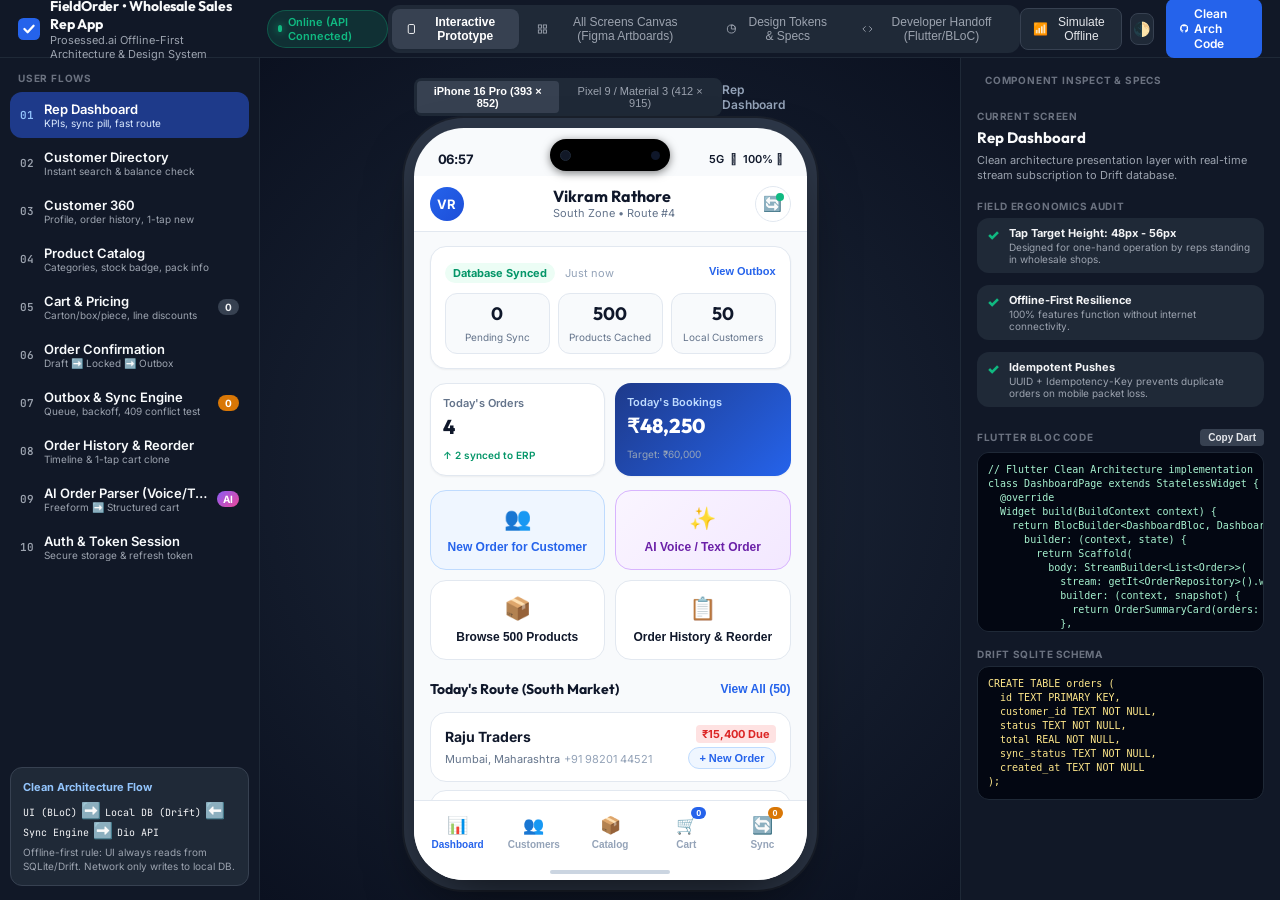
==== figma_design/index.html @ ee937886 "feat: complete FieldOrder MVP with Figma design studio, FastAPI backend, and Clean Architecture Flut" ====
<!DOCTYPE html>
<html lang="en">
<head>
  <meta charset="UTF-8">
  <meta name="viewport" content="width=device-width, initial-scale=1.0">
  <title>FieldOrder - Figma Design System & Interactive Prototype</title>
  <meta name="description" content="Offline-First Sales Rep Mobile App for Wholesale Distribution. Interactive Figma Design System, Prototype Canvas, and Developer Handoff Studio.">
  <!-- Google Fonts -->
  <link rel="preconnect" href="https://fonts.googleapis.com">
  <link rel="preconnect" href="https://fonts.gstatic.com" crossorigin>
  <link href="https://fonts.googleapis.com/css2?family=Inter:wght@300;400;500;600;700;800&family=JetBrains+Mono:wght@400;500;600&family=Outfit:wght@500;600;700;800&display=swap" rel="stylesheet">
  <link rel="stylesheet" href="styles.css">
</head>
<body class="figma-workspace">
  <!-- Top Application Bar (Figma Style) -->
  <header class="figma-header">
    <div class="header-left">
      <div class="figma-brand">
        <div class="brand-icon">
          <svg width="22" height="22" viewBox="0 0 24 24" fill="none">
            <rect width="24" height="24" rx="6" fill="#2563EB"/>
            <path d="M7 12L10.5 15.5L17 8.5" stroke="white" stroke-width="2.5" stroke-linecap="round" stroke-linejoin="round"/>
          </svg>
        </div>
        <div class="brand-info">
          <span class="project-title">FieldOrder • Wholesale Sales Rep App</span>
          <span class="project-subtitle">Prosessed.ai Offline-First Architecture & Design System</span>
        </div>
      </div>
      <div class="status-pill sync-status-pill online" id="globalNetIndicator">
        <span class="pulse-dot"></span>
        <span id="globalNetLabel">Online (API Connected)</span>
      </div>
    </div>

    <!-- Mode Selector Tabs -->
    <nav class="figma-tabs" role="tablist">
      <button class="tab-btn active" data-tab="prototype" role="tab" id="tabPrototype">
        <svg width="16" height="16" viewBox="0 0 24 24" fill="none" stroke="currentColor" stroke-width="2"><rect x="5" y="2" width="14" height="20" rx="3"/><line x1="12" y1="18" x2="12" y2="18"/></svg>
        Interactive Prototype
      </button>
      <button class="tab-btn" data-tab="canvas" role="tab" id="tabCanvas">
        <svg width="16" height="16" viewBox="0 0 24 24" fill="none" stroke="currentColor" stroke-width="2"><rect x="3" y="3" width="7" height="7"/><rect x="14" y="3" width="7" height="7"/><rect x="14" y="14" width="7" height="7"/><rect x="3" y="14" width="7" height="7"/></svg>
        All Screens Canvas (Figma Artboards)
      </button>
      <button class="tab-btn" data-tab="tokens" role="tab" id="tabTokens">
        <svg width="16" height="16" viewBox="0 0 24 24" fill="none" stroke="currentColor" stroke-width="2"><circle cx="12" cy="12" r="9"/><path d="M12 3a9 9 0 0 1 9 9h-9z"/></svg>
        Design Tokens & Specs
      </button>
      <button class="tab-btn" data-tab="inspect" role="tab" id="tabInspect">
        <svg width="16" height="16" viewBox="0 0 24 24" fill="none" stroke="currentColor" stroke-width="2"><polyline points="16 18 22 12 16 6"/><polyline points="8 6 2 12 8 18"/></svg>
        Developer Handoff (Flutter/BLoC)
      </button>
    </nav>

    <div class="header-right">
      <div class="simulation-controls">
        <button class="btn-toggle-net" id="btnToggleOffline" title="Toggle Offline Network Simulation">
          <span class="net-icon">📶</span>
          <span id="btnNetLabel">Simulate Offline</span>
        </button>
        <button class="btn-icon" id="btnThemeToggle" title="Toggle Light/Dark Theme">
          🌓
        </button>
      </div>
      <a href="#github-repo" class="btn-primary-action" id="btnOpenDocs">
        <svg width="15" height="15" viewBox="0 0 24 24" fill="currentColor"><path d="M12 0C5.37 0 0 5.37 0 12c0 5.31 3.435 9.795 8.205 11.385.6.105.825-.255.825-.57 0-.285-.015-1.23-.015-2.235-3.015.555-3.795-.735-4.035-1.41-.135-.345-.72-1.41-1.23-1.695-.42-.225-1.02-.78-.015-.795.945-.015 1.62.87 1.845 1.23 1.08 1.815 2.805 1.305 3.495.99.105-.78.42-1.305.765-1.605-2.67-.3-5.46-1.335-5.46-5.925 0-1.305.465-2.385 1.23-3.225-.12-.3-.54-1.53.12-3.18 0 0 1.005-.315 3.3 1.23.96-.27 1.98-.405 3-.405s2.04.135 3 .405c2.295-1.56 3.3-1.23 3.3-1.23.66 1.65.24 2.88.12 3.18.765.84 1.23 1.905 1.23 3.225 0 4.605-2.805 5.625-5.475 5.925.435.375.81 1.095.81 2.22 0 1.605-.015 2.895-.015 3.3 0 .315.225.69.825.57A12.02 12.02 0 0024 12c0-6.63-5.37-12-12-12z"/></svg>
        Clean Arch Code
      </a>
    </div>
  </header>

  <!-- Main Figma Work Area -->
  <main class="figma-body">

    <!-- VIEW 1: INTERACTIVE PROTOTYPE (Single Device with full state & flows) -->
    <section class="figma-view active" id="viewPrototype">
      <!-- Prototype Sidebar / Screen Selector -->
      <aside class="screen-flow-nav">
        <div class="sidebar-section-title">USER FLOWS</div>
        <ul class="flow-list">
          <li class="flow-item active" data-screen="dashboard">
            <span class="flow-num">01</span>
            <div class="flow-info">
              <span class="flow-name">Rep Dashboard</span>
              <span class="flow-desc">KPIs, sync pill, fast route</span>
            </div>
          </li>
          <li class="flow-item" data-screen="customers">
            <span class="flow-num">02</span>
            <div class="flow-info">
              <span class="flow-name">Customer Directory</span>
              <span class="flow-desc">Instant search & balance check</span>
            </div>
          </li>
          <li class="flow-item" data-screen="customer_detail">
            <span class="flow-num">03</span>
            <div class="flow-info">
              <span class="flow-name">Customer 360</span>
              <span class="flow-desc">Profile, order history, 1-tap new</span>
            </div>
          </li>
          <li class="flow-item" data-screen="products">
            <span class="flow-num">04</span>
            <div class="flow-info">
              <span class="flow-name">Product Catalog</span>
              <span class="flow-desc">Categories, stock badge, pack info</span>
            </div>
          </li>
          <li class="flow-item" data-screen="cart">
            <span class="flow-num">05</span>
            <div class="flow-info">
              <span class="flow-name">Cart & Pricing</span>
              <span class="flow-desc">Carton/box/piece, line discounts</span>
            </div>
            <span class="badge-count" id="navCartCount">0</span>
          </li>
          <li class="flow-item" data-screen="order_confirm">
            <span class="flow-num">06</span>
            <div class="flow-info">
              <span class="flow-name">Order Confirmation</span>
              <span class="flow-desc">Draft ➡️ Locked ➡️ Outbox</span>
            </div>
          </li>
          <li class="flow-item" data-screen="sync_manager">
            <span class="flow-num">07</span>
            <div class="flow-info">
              <span class="flow-name">Outbox & Sync Engine</span>
              <span class="flow-desc">Queue, backoff, 409 conflict test</span>
            </div>
            <span class="badge-count warning" id="navPendingCount">0</span>
          </li>
          <li class="flow-item" data-screen="order_history">
            <span class="flow-num">08</span>
            <div class="flow-info">
              <span class="flow-name">Order History & Reorder</span>
              <span class="flow-desc">Timeline & 1-tap cart clone</span>
            </div>
          </li>
          <li class="flow-item" data-screen="ai_order">
            <span class="flow-num">09</span>
            <div class="flow-info">
              <span class="flow-name">AI Order Parser (Voice/Text)</span>
              <span class="flow-desc">Freeform ➡️ Structured cart</span>
            </div>
            <span class="sparkle-tag">AI</span>
          </li>
          <li class="flow-item" data-screen="login">
            <span class="flow-num">10</span>
            <div class="flow-info">
              <span class="flow-name">Auth & Token Session</span>
              <span class="flow-desc">Secure storage & refresh token</span>
            </div>
          </li>
        </ul>

        <div class="sidebar-meta-card">
          <div class="meta-title">Clean Architecture Flow</div>
          <div class="meta-diagram">
            <code>UI (BLoC)</code> ➡️ <code>Local DB (Drift)</code> ⬅️ <code>Sync Engine</code> ➡️ <code>Dio API</code>
          </div>
          <p class="meta-note">Offline-first rule: UI always reads from SQLite/Drift. Network only writes to local DB.</p>
        </div>
      </aside>

      <!-- Center Device Stage -->
      <div class="device-stage">
        <!-- Device Top Toolbar -->
        <div class="stage-toolbar">
          <div class="device-selector">
            <button class="device-btn active" data-device="iphone">iPhone 16 Pro (393 × 852)</button>
            <button class="device-btn" data-device="pixel">Pixel 9 / Material 3 (412 × 915)</button>
          </div>
          <div class="stage-zoom">
            <span id="currentScreenTitle">Rep Dashboard</span>
          </div>
        </div>

        <!-- Phone Frame -->
        <div class="device-frame iphone-16" id="deviceFrame">
          <!-- Hardware Elements -->
          <div class="dynamic-island">
            <div class="island-camera"></div>
            <div class="island-sensor"></div>
          </div>

          <!-- Phone Status Bar -->
          <div class="phone-status-bar">
            <span class="status-time" id="statusTime">09:41</span>
            <div class="status-icons">
              <span class="status-net" id="phoneNetIcon">5G</span>
              <span class="status-wifi">􀙇</span>
              <span class="status-battery">100% 􀛨</span>
            </div>
          </div>

          <!-- Offline Global Warning Banner -->
          <div class="offline-global-banner hidden" id="offlineBanner">
            <div class="banner-content">
              <span class="banner-icon">⚠️</span>
              <span class="banner-text">Working Offline — Orders queued in local outbox</span>
            </div>
            <button class="btn-banner-sync" id="btnSyncBanner">Sync Now</button>
          </div>

          <!-- Device App Body (Screen Swapper) -->
          <div class="app-screen-container" id="screenContainer">
            <!-- Screen 1: Dashboard -->
            <div class="app-screen active" id="screen-dashboard">
              <div class="screen-appbar">
                <div class="rep-avatar">VR</div>
                <div class="appbar-title">
                  <h2>Vikram Rathore</h2>
                  <span class="rep-badge">South Zone • Route #4</span>
                </div>
                <button class="icon-btn-round" id="btnQuickSync" title="Sync Status">
                  <span class="sync-icon-rotate">🔄</span>
                  <span class="pill-dot warning" id="dashSyncDot"></span>
                </button>
              </div>

              <div class="screen-scrollable">
                <!-- Sync Health Card -->
                <div class="sync-summary-card" id="dashSyncCard">
                  <div class="sync-summary-top">
                    <div class="sync-indicator-group">
                      <span class="sync-status-badge synced" id="dashSyncBadge">Database Synced</span>
                      <span class="sync-time-stamp" id="dashSyncTime">Just now</span>
                    </div>
                    <button class="text-btn-accent" onclick="navigateTo('sync_manager')">View Outbox</button>
                  </div>
                  <div class="sync-metric-row">
                    <div class="sync-metric">
                      <span class="metric-val" id="kpiPendingCount">0</span>
                      <span class="metric-lbl">Pending Sync</span>
                    </div>
                    <div class="sync-metric">
                      <span class="metric-val">500</span>
                      <span class="metric-lbl">Products Cached</span>
                    </div>
                    <div class="sync-metric">
                      <span class="metric-val">50</span>
                      <span class="metric-lbl">Local Customers</span>
                    </div>
                  </div>
                </div>

                <!-- Daily Performance -->
                <div class="kpi-grid">
                  <div class="kpi-card">
                    <span class="kpi-label">Today's Orders</span>
                    <span class="kpi-value" id="kpiTodayOrders">4</span>
                    <span class="kpi-sub positive">↑ 2 synced to ERP</span>
                  </div>
                  <div class="kpi-card accent">
                    <span class="kpi-label">Today's Bookings</span>
                    <span class="kpi-value" id="kpiTodayRevenue">₹48,250</span>
                    <span class="kpi-sub">Target: ₹60,000</span>
                  </div>
                </div>

                <!-- Quick Actions -->
                <div class="quick-action-grid">
                  <button class="action-tile primary" onclick="navigateTo('customers')">
                    <span class="tile-icon">👥</span>
                    <span class="tile-text">New Order for Customer</span>
                  </button>
                  <button class="action-tile ai-glow" onclick="navigateTo('ai_order')">
                    <span class="tile-icon">✨</span>
                    <span class="tile-text">AI Voice / Text Order</span>
                  </button>
                  <button class="action-tile" onclick="navigateTo('products')">
                    <span class="tile-icon">📦</span>
                    <span class="tile-text">Browse 500 Products</span>
                  </button>
                  <button class="action-tile" onclick="navigateTo('order_history')">
                    <span class="tile-icon">📋</span>
                    <span class="tile-text">Order History & Reorder</span>
                  </button>
                </div>

                <!-- Today's Route Shops -->
                <div class="section-header-row">
                  <h3 class="section-title">Today's Route (South Market)</h3>
                  <button class="link-btn" onclick="navigateTo('customers')">View All (50)</button>
                </div>
                <div class="compact-customer-list" id="dashRecentCustomers">
                  <!-- Populated dynamically -->
                </div>
              </div>
            </div>

            <!-- Screen 2: Customers List -->
            <div class="app-screen" id="screen-customers">
              <div class="screen-appbar">
                <button class="back-btn" onclick="navigateTo('dashboard')">←</button>
                <div class="appbar-title">
                  <h2>Wholesale Customers</h2>
                  <span class="sub-text">50 Local Offline Accounts</span>
                </div>
                <button class="icon-btn-round" id="btnAddCustomerBtn" title="Add Customer">+</button>
              </div>

              <!-- Search Bar (<3s responsive filter) -->
              <div class="search-bar-wrap">
                <div class="search-input-box">
                  <span class="search-icon">🔍</span>
                  <input type="text" id="customerSearchInput" placeholder="Search customer, phone, or market..." autocomplete="off">
                  <button class="clear-btn hidden" id="clearCustomerSearch">✕</button>
                </div>
              </div>

              <!-- City / Filter Chips -->
              <div class="filter-chips-scroller" id="customerCityChips">
                <button class="chip active" data-city="all">All Cities</button>
                <button class="chip" data-city="Mumbai">Mumbai</button>
                <button class="chip" data-city="Pune">Pune</button>
                <button class="chip" data-city="Bengaluru">Bengaluru</button>
                <button class="chip" data-city="Ahmedabad">Ahmedabad</button>
                <button class="chip" data-city="Delhi">Delhi</button>
              </div>

              <div class="screen-scrollable">
                <div class="customer-cards-list" id="customerCardsContainer">
                  <!-- Rendered dynamically -->
                </div>
              </div>
            </div>

            <!-- Screen 3: Customer Detail (360) -->
            <div class="app-screen" id="screen-customer_detail">
              <div class="screen-appbar">
                <button class="back-btn" onclick="navigateTo('customers')">←</button>
                <div class="appbar-title">
                  <h2 id="cdName">Raju Traders</h2>
                  <span class="sub-text" id="cdId">cus_101</span>
                </div>
                <button class="icon-btn-round" title="Edit Customer" id="btnEditCust">✎</button>
              </div>

              <div class="screen-scrollable">
                <div class="customer-hero-card">
                  <div class="hero-header">
                    <div>
                      <h3 class="hero-cust-name" id="cdHeroName">Raju Traders</h3>
                      <p class="hero-cust-address" id="cdHeroAddress">Shop #45, Main Market, Road No 3, Mumbai</p>
                      <p class="hero-cust-phone" id="cdHeroPhone">+91 98201 44521</p>
                    </div>
                    <span class="status-pill green">Verified Account</span>
                  </div>

                  <div class="credit-metric-box">
                    <div class="credit-item">
                      <span class="metric-label">Outstanding Balance</span>
                      <span class="credit-amount danger" id="cdBalance">₹15,400</span>
                    </div>
                    <div class="credit-item">
                      <span class="metric-label">Last Order Date</span>
                      <span class="credit-amount" id="cdLastOrder">2 days ago</span>
                    </div>
                  </div>

                  <div class="hero-cta-row">
                    <button class="btn-primary-large" id="btnStartOrderForCust">
                      🛒 Start New Order for this Shop
                    </button>
                  </div>
                </div>

                <div class="section-header-row">
                  <h3 class="section-title">Past Orders for this Shop</h3>
                </div>
                <div class="customer-orders-timeline" id="cdPastOrders">
                  <!-- Populated dynamically -->
                </div>
              </div>
            </div>

            <!-- Screen 4: Product Catalog / Picker -->
            <div class="app-screen" id="screen-products">
              <div class="screen-appbar">
                <button class="back-btn" onclick="navigateTo('dashboard')">←</button>
                <div class="appbar-title">
                  <h2>Product Catalog</h2>
                  <span class="sub-text" id="catalogForCustomerText">All 500 Offline SKUs</span>
                </div>
                <button class="cart-appbar-btn" onclick="navigateTo('cart')">
                  🛒 <span class="cart-pill-count" id="catalogCartPill">0</span>
                </button>
              </div>

              <!-- Product Search -->
              <div class="search-bar-wrap">
                <div class="search-input-box">
                  <span class="search-icon">🔍</span>
                  <input type="text" id="productSearchInput" placeholder="Search by name, SKU, or barcode..." autocomplete="off">
                  <button class="clear-btn hidden" id="clearProductSearch">✕</button>
                </div>
              </div>

              <!-- Category Chips -->
              <div class="filter-chips-scroller" id="productCategoryChips">
                <button class="chip active" data-category="all">All (500)</button>
                <button class="chip" data-category="Packaged Foods">Packaged Foods</button>
                <button class="chip" data-category="Beverages">Beverages</button>
                <button class="chip" data-category="Biscuits & Snacks">Biscuits & Snacks</button>
                <button class="chip" data-category="Staples & Grains">Staples & Grains</button>
                <button class="chip" data-category="Personal Care">Personal Care</button>
                <button class="chip" data-category="Household & Cleaners">Household</button>
              </div>

              <div class="screen-scrollable">
                <div class="products-grid-list" id="productsListContainer">
                  <!-- Populated dynamically -->
                </div>
              </div>

              <!-- Floating Bottom Cart Bar -->
              <div class="bottom-floating-cart-bar hidden" id="floatingCartBar">
                <div class="bar-summary">
                  <span class="bar-count" id="floatingItemsCount">0 items</span>
                  <span class="bar-total" id="floatingTotalAmount">₹0.00</span>
                </div>
                <button class="btn-checkout-jump" onclick="navigateTo('cart')">
                  View Cart & Pricing →
                </button>
              </div>
            </div>

            <!-- Screen 5: Cart & Order Pricing Engine -->
            <div class="app-screen" id="screen-cart">
              <div class="screen-appbar">
                <button class="back-btn" onclick="navigateTo('products')">←</button>
                <div class="appbar-title">
                  <h2>Review Cart & Pricing</h2>
                  <span class="sub-text" id="cartCustomerSub">Customer: Raju Traders</span>
                </div>
                <button class="icon-btn-round" title="Clear Cart" id="btnClearCart">🗑</button>
              </div>

              <div class="screen-scrollable">
                <!-- Cart Lines List -->
                <div class="cart-items-wrapper" id="cartItemsList">
                  <!-- Populated dynamically -->
                </div>

                <!-- Order Notes & Delivery Date -->
                <div class="order-notes-box">
                  <label for="orderNotesInput">Delivery Instructions / Rep Notes</label>
                  <textarea id="orderNotesInput" rows="2" placeholder="e.g. Deliver Tuesday before 11 AM, invoice copy required"></textarea>
                </div>

                <!-- Price Breakdown Card -->
                <div class="pricing-summary-card">
                  <h4 class="card-heading">Price Breakdown</h4>
                  <div class="price-row">
                    <span>Gross Subtotal</span>
                    <span id="priceSubtotal">₹0.00</span>
                  </div>
                  <div class="price-row green">
                    <span>Discounts & Promotions</span>
                    <span id="priceDiscount">-₹0.00</span>
                  </div>
                  <div class="price-row">
                    <span>Tax / GST (Included)</span>
                    <span id="priceGst">₹0.00</span>
                  </div>
                  <div class="price-divider"></div>
                  <div class="price-row total-row">
                    <span>Net Total Payable</span>
                    <span class="grand-total" id="priceGrandTotal">₹0.00</span>
                  </div>
                </div>

                <!-- Action Button -->
                <div class="cart-action-section">
                  <button class="btn-confirm-order" id="btnSubmitOrderAction">
                    Confirm Order & Queue to Outbox 🔒
                  </button>
                  <p class="offline-guarantee-note">
                    ⚡ Guaranteed offline write: Saved to SQLite & Outbox in 1 transaction.
                  </p>
                </div>
              </div>
            </div>

            <!-- Screen 6: Order Confirmation & Lock State -->
            <div class="app-screen" id="screen-order_confirm">
              <div class="screen-scrollable text-center">
                <div class="confirm-celebration">
                  <div class="celebration-icon">✓</div>
                  <h2 class="confirm-title">Order Confirmed & Locked!</h2>
                  <p class="confirm-subtitle" id="confirmStatusText">Queued in Outbox for Auto-Sync</p>
                </div>

                <div class="order-ticket-card">
                  <div class="ticket-header">
                    <span class="ticket-id" id="confirmOrderId">ORD-UUID-7718</span>
                    <span class="status-pill pending" id="confirmSyncPill">Pending Sync</span>
                  </div>
                  <div class="ticket-divider"></div>
                  <div class="ticket-details">
                    <div class="td-row">
                      <span class="lbl">Customer</span>
                      <span class="val" id="confirmCustomer">Raju Traders</span>
                    </div>
                    <div class="td-row">
                      <span class="lbl">Total Items</span>
                      <span class="val" id="confirmLinesCount">2 Products</span>
                    </div>
                    <div class="td-row">
                      <span class="lbl">Total Payable</span>
                      <span class="val highlight" id="confirmTotalAmount">₹7,000.00</span>
                    </div>
                    <div class="td-row">
                      <span class="lbl">Idempotency Key</span>
                      <span class="val mono" id="confirmIdempotencyKey">idemp_665a...</span>
                    </div>
                  </div>
                </div>

                <!-- Sync Action Buttons -->
                <div class="confirm-actions">
                  <button class="btn-primary-large" onclick="triggerImmediateSync()">
                    ⚡ Test Sync to Server Now
                  </button>
                  <button class="btn-secondary-large" onclick="navigateTo('dashboard')">
                    Back to Dashboard
                  </button>
                  <button class="btn-outline-large" onclick="navigateTo('order_history')">
                    View in Order History
                  </button>
                </div>
              </div>
            </div>

            <!-- Screen 7: Outbox & Sync Manager -->
            <div class="app-screen" id="screen-sync_manager">
              <div class="screen-appbar">
                <button class="back-btn" onclick="navigateTo('dashboard')">←</button>
                <div class="appbar-title">
                  <h2>Sync Engine & Outbox</h2>
                  <span class="sub-text">Local-First Queue Manager</span>
                </div>
                <button class="icon-btn-round" onclick="triggerImmediateSync()" title="Run Sync Engine">⟳</button>
              </div>

              <div class="screen-scrollable">
                <!-- Sync Engine Status Banner -->
                <div class="sync-engine-banner">
                  <div class="banner-status-circle active"></div>
                  <div class="banner-status-info">
                    <h4 id="syncEngineStateTitle">Sync Engine Idle (Connected)</h4>
                    <p id="syncEngineStateDesc">Next scheduled WorkManager sync in 12m</p>
                  </div>
                  <button class="btn-sync-action" id="btnManualSyncNow" onclick="triggerImmediateSync()">
                    Sync Now
                  </button>
                </div>

                <!-- Simulation Controls Card -->
                <div class="sim-control-box">
                  <h4 class="box-title">Engine Testing Scenarios</h4>
                  <div class="sim-buttons-grid">
                    <button class="btn-sim" id="simToggleNetBtn" onclick="toggleNetwork()">
                      Toggle Offline / Online
                    </button>
                    <button class="btn-sim" onclick="simulate409Conflict()">
                      Simulate 409 Stock Conflict
                    </button>
                    <button class="btn-sim" onclick="simulate500Error()">
                      Simulate 500 Network Backoff
                    </button>
                  </div>
                </div>

                <!-- Outbox Queue Items -->
                <div class="section-header-row">
                  <h3 class="section-title">Transactional Outbox Queue (<span id="outboxCount">0</span>)</h3>
                  <span class="caption">Idempotent Pushes</span>
                </div>

                <div class="outbox-cards-list" id="outboxContainer">
                  <!-- Populated dynamically -->
                </div>
              </div>
            </div>

            <!-- Screen 8: Order History & 1-Tap Reorder -->
            <div class="app-screen" id="screen-order_history">
              <div class="screen-appbar">
                <button class="back-btn" onclick="navigateTo('dashboard')">←</button>
                <div class="appbar-title">
                  <h2>Order History</h2>
                  <span class="sub-text">Past Bookings & 1-Tap Reorder</span>
                </div>
              </div>

              <!-- Filter Tabs -->
              <div class="filter-chips-scroller" id="historyFilterTabs">
                <button class="chip active" data-filter="all">All Orders</button>
                <button class="chip" data-filter="synced">Synced (ERP)</button>
                <button class="chip" data-filter="pending">Pending Outbox</button>
                <button class="chip" data-filter="needs_review">Needs Review (409)</button>
              </div>

              <div class="screen-scrollable">
                <div class="history-cards-list" id="orderHistoryList">
                  <!-- Populated dynamically -->
                </div>
              </div>
            </div>

            <!-- Screen 9: AI Order Entry Assistant -->
            <div class="app-screen" id="screen-ai_order">
              <div class="screen-appbar">
                <button class="back-btn" onclick="navigateTo('dashboard')">←</button>
                <div class="appbar-title">
                  <h2>AI Free-Text Order</h2>
                  <span class="sub-text">Prosessed NLP Engine</span>
                </div>
                <span class="sparkle-tag">LLM Proxy</span>
              </div>

              <div class="screen-scrollable">
                <div class="ai-input-card">
                  <div class="ai-card-header">
                    <span class="ai-sparkle-icon">✨</span>
                    <div>
                      <h4 class="ai-box-heading">Type or Dictate Wholesale Order</h4>
                      <p class="ai-box-sub">Enter customer name, quantities and products in plain English or Hinglish.</p>
                    </div>
                  </div>

                  <textarea id="aiOrderTextInput" rows="4" placeholder="e.g. 10 cartons Maggi and 5 boxes Parle-G for Raju Traders"></textarea>

                  <div class="sample-prompts-row">
                    <span class="prompts-label">Try sample:</span>
                    <button class="prompt-pill" onclick="setAiPrompt('10 cartons Maggi and 5 boxes Parle-G for Raju Traders')">Maggi & Parle-G</button>
                    <button class="prompt-pill" onclick="setAiPrompt('20 cartons Tata Tea Gold, 15 boxes Fortune Sunlite Oil for Sharma General Store')">Tea & Oil</button>
                    <button class="prompt-pill" onclick="setAiPrompt('50 cartons Colgate Strong Teeth for Lakshmi Super Bazaar')">Colgate 50ctn</button>
                  </div>

                  <button class="btn-primary-large" id="btnParseAiOrder" onclick="runAiOrderParse()">
                    ⚡ Parse Free-Text into Structured Cart
                  </button>
                </div>

                <!-- AI Parsed Result Review Section -->
                <div class="ai-result-section hidden" id="aiResultSection">
                  <div class="section-header-row">
                    <h3 class="section-title">Parsed Cart Review</h3>
                    <span class="confidence-tag">Human-In-The-Loop</span>
                  </div>

                  <div class="parsed-customer-card">
                    <span class="lbl">Detected Customer:</span>
                    <span class="val" id="aiCustomerMatch">Raju Traders</span>
                  </div>

                  <div class="parsed-lines-list" id="aiParsedLines">
                    <!-- Populated dynamically -->
                  </div>

                  <div class="ai-actions-row">
                    <button class="btn-primary-large" id="btnAcceptAiCart" onclick="acceptAiOrderToCart()">
                      Confirm & Load into Cart 🛒
                    </button>
                  </div>
                </div>
              </div>
            </div>

            <!-- Screen 10: Auth / Login -->
            <div class="app-screen" id="screen-login">
              <div class="screen-scrollable">
                <div class="login-brand-header">
                  <div class="login-logo-box">FO</div>
                  <h2>FieldOrder</h2>
                  <p>Enterprise Wholesale Sales Rep Portal</p>
                </div>

                <div class="login-card">
                  <div class="form-group">
                    <label>Sales Rep Email</label>
                    <input type="email" id="loginEmail" value="rep@fieldorder.com" placeholder="rep@fieldorder.com">
                  </div>
                  <div class="form-group">
                    <label>Password</label>
                    <input type="password" id="loginPassword" value="password123" placeholder="••••••••">
                  </div>

                  <div class="remember-row">
                    <label class="checkbox-label">
                      <input type="checkbox" checked id="rememberRepSession">
                      <span>Remember on this device (Secure Storage)</span>
                    </label>
                  </div>

                  <button class="btn-primary-large" id="btnLoginSubmit" onclick="performLogin()">
                    Sign In to FieldOrder
                  </button>

                  <div class="security-badge-row">
                    <span>🔒 flutter_secure_storage + Dio Refresh Interceptor</span>
                  </div>
                </div>
              </div>
            </div>
          </div>

          <!-- Bottom Device Navigation Bar (4 Primary Tabs) -->
          <nav class="phone-bottom-nav" id="phoneBottomNav">
            <button class="nav-item active" data-target="dashboard" onclick="navigateTo('dashboard')">
              <span class="nav-icon">📊</span>
              <span class="nav-label">Dashboard</span>
            </button>
            <button class="nav-item" data-target="customers" onclick="navigateTo('customers')">
              <span class="nav-icon">👥</span>
              <span class="nav-label">Customers</span>
            </button>
            <button class="nav-item" data-target="products" onclick="navigateTo('products')">
              <span class="nav-icon">📦</span>
              <span class="nav-label">Catalog</span>
            </button>
            <button class="nav-item" data-target="cart" onclick="navigateTo('cart')">
              <span class="nav-icon">🛒</span>
              <span class="nav-label">Cart</span>
              <span class="nav-badge-pill" id="navBottomCartBadge">0</span>
            </button>
            <button class="nav-item" data-target="sync_manager" onclick="navigateTo('sync_manager')">
              <span class="nav-icon">🔄</span>
              <span class="nav-label">Sync</span>
              <span class="nav-badge-pill warning" id="navBottomSyncBadge">0</span>
            </button>
          </nav>

          <!-- iOS Home Indicator -->
          <div class="phone-home-indicator"></div>
        </div>
      </div>

      <!-- Right Properties & Inspection Panel -->
      <aside class="figma-properties-panel">
        <div class="panel-section-title">COMPONENT INSPECT & SPECS</div>

        <!-- Selected Screen Details -->
        <div class="prop-group">
          <label class="prop-label">CURRENT SCREEN</label>
          <div class="prop-val-highlight" id="inspectScreenName">Rep Dashboard</div>
          <div class="prop-desc" id="inspectScreenDesc">Clean architecture presentation layer with real-time stream subscription to Drift database.</div>
        </div>

        <!-- Ergonomic / Tap Target Specs -->
        <div class="prop-group">
          <label class="prop-label">FIELD ERGONOMICS AUDIT</label>
          <div class="audit-item pass">
            <span class="audit-icon">✓</span>
            <div>
              <strong>Tap Target Height: 48px - 56px</strong>
              <p>Designed for one-hand operation by reps standing in wholesale shops.</p>
            </div>
          </div>
          <div class="audit-item pass">
            <span class="audit-icon">✓</span>
            <div>
              <strong>Offline-First Resilience</strong>
              <p>100% features function without internet connectivity.</p>
            </div>
          </div>
          <div class="audit-item pass">
            <span class="audit-icon">✓</span>
            <div>
              <strong>Idempotent Pushes</strong>
              <p>UUID + Idempotency-Key prevents duplicate orders on mobile packet loss.</p>
            </div>
          </div>
        </div>

        <!-- Flutter Clean Arch Widget Snippet -->
        <div class="prop-group">
          <div class="code-header">
            <label class="prop-label">FLUTTER BLOC CODE</label>
            <button class="copy-snippet-btn" onclick="copyFlutterSnippet()">Copy Dart</button>
          </div>
          <pre class="dart-code-box" id="dartCodePreview"><code>// Flutter Clean Architecture implementation
class DashboardPage extends StatelessWidget {
  @override
  Widget build(BuildContext context) {
    return BlocBuilder&lt;DashboardBloc, DashboardState&gt;(
      builder: (context, state) {
        return Scaffold(
          body: StreamBuilder&lt;List&lt;Order&gt;&gt;(
            stream: getIt&lt;OrderRepository&gt;().watchTodayOrders(),
            builder: (context, snapshot) {
              return OrderSummaryCard(orders: snapshot.data ?? []);
            },
          ),
        );
      },
    );
  }
}</code></pre>
        </div>

        <!-- Drift Database Schema for this screen -->
        <div class="prop-group">
          <label class="prop-label">DRIFT SQLITE SCHEMA</label>
          <pre class="sql-code-box"><code>CREATE TABLE orders (
  id TEXT PRIMARY KEY,
  customer_id TEXT NOT NULL,
  status TEXT NOT NULL,
  total REAL NOT NULL,
  sync_status TEXT NOT NULL,
  created_at TEXT NOT NULL
);</code></pre>
        </div>
      </aside>
    </section>

    <!-- VIEW 2: ALL SCREENS FIGMA CANVAS (Artboards side-by-side) -->
    <section class="figma-view" id="viewCanvas">
      <div class="artboards-canvas-header">
        <h2>FieldOrder Complete Screen Flow (10 Artboards)</h2>
        <p>Material 3 Design System • 8pt Grid • High-Fidelity Wholesale ERP Mobile Design</p>
      </div>

      <div class="artboards-grid">
        <!-- Card 1 -->
        <div class="artboard-card" onclick="jumpToScreen('dashboard')">
          <div class="artboard-title-bar">01 • Rep Dashboard & KPIs</div>
          <div class="artboard-mini-screen">
            <div class="mini-kpi">₹48,250 Today</div>
            <div class="mini-btn">New Order</div>
            <div class="mini-sync-status">🟢 Synced</div>
          </div>
          <div class="artboard-caption">DashboardBloc • Drift Stream</div>
        </div>

        <!-- Card 2 -->
        <div class="artboard-card" onclick="jumpToScreen('customers')">
          <div class="artboard-title-bar">02 • Customer Directory</div>
          <div class="artboard-mini-screen">
            <div class="mini-search">🔍 Search &lt;3s...</div>
            <div class="mini-list-item">Raju Traders • ₹15,400</div>
            <div class="mini-list-item">Sharma General • ₹0</div>
          </div>
          <div class="artboard-caption">CustomerListBloc • Indexed DB</div>
        </div>

        <!-- Card 3 -->
        <div class="artboard-card" onclick="jumpToScreen('customer_detail')">
          <div class="artboard-title-bar">03 • Customer 360 View</div>
          <div class="artboard-mini-screen">
            <div class="mini-hero">Raju Traders (Mumbai)</div>
            <div class="mini-btn-full">🛒 Start New Order</div>
          </div>
          <div class="artboard-caption">CustomerDetailCubit</div>
        </div>

        <!-- Card 4 -->
        <div class="artboard-card" onclick="jumpToScreen('products')">
          <div class="artboard-title-bar">04 • 500 Product Catalog</div>
          <div class="artboard-mini-screen">
            <div class="mini-chips">Maggi • Parle • Tata</div>
            <div class="mini-p-card">Maggi 70g [Carton/Box/Pcs]</div>
          </div>
          <div class="artboard-caption">ProductListBloc • Debounced 300ms</div>
        </div>

        <!-- Card 5 -->
        <div class="artboard-card" onclick="jumpToScreen('cart')">
          <div class="artboard-title-bar">05 • Cart & Pricing Engine</div>
          <div class="artboard-mini-screen">
            <div class="mini-cart-line">10 Cartons × ₹480 = ₹4,800</div>
            <div class="mini-total">Net Total: ₹7,000</div>
          </div>
          <div class="artboard-caption">CartBloc • Multi-unit calculation</div>
        </div>

        <!-- Card 6 -->
        <div class="artboard-card" onclick="jumpToScreen('order_confirm')">
          <div class="artboard-title-bar">06 • Order Confirmation & Lock</div>
          <div class="artboard-mini-screen">
            <div class="mini-check">✓ Confirmed</div>
            <div class="mini-mono">ORD-UUID-7718</div>
          </div>
          <div class="artboard-caption">OrderSubmitCubit • Transactional Outbox</div>
        </div>

        <!-- Card 7 -->
        <div class="artboard-card" onclick="jumpToScreen('sync_manager')">
          <div class="artboard-title-bar">07 • Outbox Sync Engine</div>
          <div class="artboard-mini-screen">
            <div class="mini-outbox-pill">Exponential Backoff (30s)</div>
            <div class="mini-btn">Retry 409 Conflict</div>
          </div>
          <div class="artboard-caption">SyncEngine • WorkManager Background</div>
        </div>

        <!-- Card 8 -->
        <div class="artboard-card" onclick="jumpToScreen('order_history')">
          <div class="artboard-title-bar">08 • Order History & Reorder</div>
          <div class="artboard-mini-screen">
            <div class="mini-history-item">#1001 • ₹7,000 [Reorder ⟳]</div>
          </div>
          <div class="artboard-caption">OrderHistoryBloc • 1-Tap Re-pricing</div>
        </div>

        <!-- Card 9 -->
        <div class="artboard-card" onclick="jumpToScreen('ai_order')">
          <div class="artboard-title-bar">09 • AI Free-Text Parser</div>
          <div class="artboard-mini-screen">
            <div class="mini-ai">"10 ctn Maggi, 5 bx Parle-G"</div>
            <div class="mini-tag">Confidence 94%</div>
          </div>
          <div class="artboard-caption">AiOrderCubit • Backend Proxy</div>
        </div>

        <!-- Card 10 -->
        <div class="artboard-card" onclick="jumpToScreen('login')">
          <div class="artboard-title-bar">10 • Auth & Token Session</div>
          <div class="artboard-mini-screen">
            <div class="mini-auth">rep@fieldorder.com</div>
          </div>
          <div class="artboard-caption">AuthBloc • Secure Storage</div>
        </div>
      </div>
    </section>

    <!-- VIEW 3: DESIGN SYSTEM TOKENS & SPECS -->
    <section class="figma-view" id="viewTokens">
      <div class="tokens-container">
        <h2>FieldOrder Design System & Tokens</h2>
        <p class="tokens-intro">Curated Material 3 Design Tokens optimized for wholesale field sales representatives.</p>

        <!-- Color Tokens Palette -->
        <div class="token-category">
          <h3>1. Semantic Color Tokens</h3>
          <div class="color-swatches-grid">
            <div class="swatch-card" style="--c: #2563EB;">
              <div class="swatch-preview"></div>
              <div class="swatch-meta">
                <span class="token-name">color.primary.brand</span>
                <span class="token-hex">#2563EB</span>
                <span class="token-role">Brand Primary, Main CTA</span>
              </div>
            </div>
            <div class="swatch-card" style="--c: #1E3A8A;">
              <div class="swatch-preview"></div>
              <div class="swatch-meta">
                <span class="token-name">color.primary.navy</span>
                <span class="token-hex">#1E3A8A</span>
                <span class="token-role">Enterprise Dark, App Bars</span>
              </div>
            </div>
            <div class="swatch-card" style="--c: #059669;">
              <div class="swatch-preview"></div>
              <div class="swatch-meta">
                <span class="token-name">color.status.synced</span>
                <span class="token-hex">#059669</span>
                <span class="token-role">Online, Synced, In-Stock</span>
              </div>
            </div>
            <div class="swatch-card" style="--c: #D97706;">
              <div class="swatch-preview"></div>
              <div class="swatch-meta">
                <span class="token-name">color.status.pending</span>
                <span class="token-hex">#D97706</span>
                <span class="token-role">Outbox Pending, Low Stock</span>
              </div>
            </div>
            <div class="swatch-card" style="--c: #DC2626;">
              <div class="swatch-preview"></div>
              <div class="swatch-meta">
                <span class="token-name">color.status.conflict</span>
                <span class="token-hex">#DC2626</span>
                <span class="token-role">409 Conflict, Overdue Balance</span>
              </div>
            </div>
            <div class="swatch-card" style="--c: #0F172A;">
              <div class="swatch-preview"></div>
              <div class="swatch-meta">
                <span class="token-name">color.surface.dark</span>
                <span class="token-hex">#0F172A</span>
                <span class="token-role">Background, Dark Mode Cards</span>
              </div>
            </div>
          </div>
        </div>

        <!-- Typography Hierarchy -->
        <div class="token-category">
          <h3>2. Typography Scale (Inter & Outfit)</h3>
          <div class="typography-table">
            <div class="typo-row">
              <span class="typo-role">Display Large</span>
              <span class="typo-sample font-display">FieldOrder 28px Outfit SemiBold</span>
              <span class="typo-spec">28px / 36px • 600</span>
            </div>
            <div class="typo-row">
              <span class="typo-role">Headline Medium</span>
              <span class="typo-sample font-head">Customer 360 & Directory</span>
              <span class="typo-spec">20px / 28px • 600</span>
            </div>
            <div class="typo-row">
              <span class="typo-role">Body Regular</span>
              <span class="typo-sample">Maggi 2-Minute Noodles 70g (Pack of 12)</span>
              <span class="typo-spec">14px / 20px • 400</span>
            </div>
            <div class="typo-row">
              <span class="typo-role">Monospace ID</span>
              <span class="typo-sample font-mono">ORD-2026-1001 • idemp_8f91</span>
              <span class="typo-spec">12px / 16px • 500</span>
            </div>
          </div>
        </div>

        <!-- Touch Target Guidelines -->
        <div class="token-category">
          <h3>3. Wholesale Rep Field Ergonomics Guideline</h3>
          <div class="ergonomics-box">
            <div class="ergo-card">
              <h4>Thumb-Zone Action Placement</h4>
              <p>Primary CTA ("Confirm Order", "Add to Cart", "Sync Now") is anchored at the bottom 120px thumb reachable area.</p>
            </div>
            <div class="ergo-card">
              <h4>High-Contrast Price Badges</h4>
              <p>Wholesale prices and carton pack multipliers use high-contrast dark green or indigo badges for outdoor market readability.</p>
            </div>
            <div class="ergo-card">
              <h4>Haptic & Visual Feedback</h4>
              <p>Instant optimistic UI updates: clicking "Add" updates the cart count within 16ms before DB write completes.</p>
            </div>
          </div>
        </div>
      </div>
    </section>

    <!-- VIEW 4: DEVELOPER HANDOFF & CLEAN ARCHITECTURE CODE -->
    <section class="figma-view" id="viewInspect">
      <div class="inspect-container">
        <h2>Developer Handoff & Architecture Blueprint</h2>
        <p>Complete Clean Architecture implementation map for the Flutter & FastAPI engineering team.</p>

        <div class="handoff-grid">
          <!-- Architecture Flow Diagram -->
          <div class="handoff-card">
            <h3>Data Flow Contract (Offline-First)</h3>
            <div class="flow-code-diagram">
              <pre><code>+-------------------------------------------------------------+
|              UI Layer (Flutter BLoC / Widgets)              |
+-------------------------------------------------------------+
                               |
                        reads & observes
                               v
+-------------------------------------------------------------+
|           Local Database Layer (Drift SQLite DB)            |
|   - customers  - products  - orders  - order_lines - outbox  |
+-------------------------------------------------------------+
               ^                               ^
      writes   |                               | pushes pending
               |                               |
+------------------------------+ +----------------------------+
|         Delta Puller         | |    Sync Engine (Outbox)    |
|   GET /customers?updated_at  | |   POST /orders + Idemp-Key |
+------------------------------+ +----------------------------+
                               |
                        network connection
                               v
+-------------------------------------------------------------+
|               Remote Backend API (FastAPI)                  |
+-------------------------------------------------------------+</code></pre>
            </div>
          </div>

          <!-- Outbox & Idempotency Rules -->
          <div class="handoff-card">
            <h3>Outbox & Idempotency Specification</h3>
            <ul class="spec-bullet-list">
              <li><strong>Local-First:</strong> Every order creation writes to <code>orders</code> and <code>outbox</code> in a single SQLite transaction.</li>
              <li><strong>Idempotency-Key:</strong> Generated on the client using <code>idemp_${uuid}</code>. Retries with the same key return 200 OK without creating duplicate orders.</li>
              <li><strong>Exponential Backoff:</strong> Retries interval sequence: 30s ➡️ 1m ➡️ 2m ➡️ 5m ➡️ capped at 15m with jitter.</li>
              <li><strong>409 Conflict Handling:</strong> When stock is exhausted on server, order moves to <code>needs_review</code> status with line-level conflict indicators. Rep can edit quantity and resubmit.</li>
            </ul>
          </div>
        </div>
      </div>
    </section>

  </main>

  <!-- Add Customer Modal -->
  <dialog id="modalAddCustomer" class="figma-modal">
    <div class="modal-dialog-content">
      <div class="modal-header">
        <h3>Add New Wholesale Customer</h3>
        <button class="modal-close" onclick="closeAddCustomerModal()">✕</button>
      </div>
      <div class="modal-body">
        <div class="form-group">
          <label>Shop / Business Name</label>
          <input type="text" id="newCustName" placeholder="e.g. Maruti Super Mart">
        </div>
        <div class="form-group">
          <label>Owner Phone Number</label>
          <input type="tel" id="newCustPhone" placeholder="+91 98200 12345">
        </div>
        <div class="form-group">
          <label>City & Market Area</label>
          <input type="text" id="newCustCity" placeholder="Mumbai, Maharashtra">
        </div>
        <div class="form-group">
          <label>Address</label>
          <input type="text" id="newCustAddress" placeholder="Shop #12, APMC Wholesale Market">
        </div>
        <div class="form-group">
          <label>Opening Outstanding Balance (₹)</label>
          <input type="number" id="newCustBalance" value="0">
        </div>
      </div>
      <div class="modal-footer">
        <button class="btn-secondary" onclick="closeAddCustomerModal()">Cancel</button>
        <button class="btn-primary" onclick="saveNewCustomer()">Save Customer (Local DB)</button>
      </div>
    </div>
  </dialog>

  <script src="app.js"></script>
</body>
</html>
---- figma_design/styles.css ----
/* FieldOrder Figma Design Studio & Mobile Prototype Styling */
:root {
  --font-sans: 'Inter', -apple-system, BlinkMacSystemFont, 'Segoe UI', Roboto, sans-serif;
  --font-display: 'Outfit', sans-serif;
  --font-mono: 'JetBrains Mono', monospace;

  /* Figma Workspace Shell Colors */
  --bg-workspace: #0F172A;
  --bg-workspace-surface: #1E293B;
  --bg-workspace-border: #334155;
  --text-workspace-primary: #F8FAFC;
  --text-workspace-secondary: #94A3B8;

  /* Mobile App Material 3 Theme Tokens */
  --brand-primary: #2563EB;
  --brand-primary-hover: #1D4ED8;
  --brand-primary-container: #DBEAFE;
  --brand-on-primary-container: #1E40AF;

  --brand-dark-appbar: #1E293B;
  --app-bg: #F8FAFC;
  --card-bg: #FFFFFF;
  --card-border: #E2E8F0;
  --text-primary: #0F172A;
  --text-secondary: #64748B;
  --text-tertiary: #94A3B8;

  --status-synced: #059669;
  --status-synced-bg: #ECFDF5;
  --status-pending: #D97706;
  --status-pending-bg: #FEF3C7;
  --status-conflict: #DC2626;
  --status-conflict-bg: #FEE2E2;

  --unit-badge-carton: #4F46E5;
  --unit-badge-box: #0891B2;
  --unit-badge-piece: #475569;

  --radius-xs: 4px;
  --radius-sm: 8px;
  --radius-md: 12px;
  --radius-lg: 16px;
  --radius-xl: 24px;
  --radius-full: 9999px;

  --shadow-sm: 0 1px 2px rgba(0, 0, 0, 0.05);
  --shadow-md: 0 4px 6px -1px rgba(0, 0, 0, 0.1), 0 2px 4px -1px rgba(0, 0, 0, 0.06);
  --shadow-lg: 0 10px 15px -3px rgba(0, 0, 0, 0.1), 0 4px 6px -2px rgba(0, 0, 0, 0.05);
  --shadow-xl: 0 20px 25px -5px rgba(0, 0, 0, 0.15), 0 10px 10px -5px rgba(0, 0, 0, 0.04);
}

/* Light / Dark Mode Toggle on Device */
[data-theme="dark"] {
  --app-bg: #0B1120;
  --card-bg: #1E293B;
  --card-border: #334155;
  --text-primary: #F8FAFC;
  --text-secondary: #94A3B8;
  --text-tertiary: #64748B;
  --brand-primary-container: #1E3A8A;
  --brand-on-primary-container: #BFDBFE;
}

* {
  box-sizing: border-box;
  margin: 0;
  padding: 0;
}

body {
  font-family: var(--font-sans);
  background: var(--bg-workspace);
  color: var(--text-workspace-primary);
  height: 100vh;
  overflow: hidden;
  display: flex;
  flex-direction: column;
}

/* Figma Header Bar */
.figma-header {
  height: 58px;
  background: #111827;
  border-bottom: 1px solid #1F2937;
  display: flex;
  align-items: center;
  justify-content: space-between;
  padding: 0 18px;
  z-index: 100;
  flex-shrink: 0;
}

.header-left {
  display: flex;
  align-items: center;
  gap: 16px;
}

.figma-brand {
  display: flex;
  align-items: center;
  gap: 10px;
}

.brand-icon {
  display: flex;
  align-items: center;
}

.brand-info {
  display: flex;
  flex-direction: column;
}

.project-title {
  font-family: var(--font-display);
  font-size: 14px;
  font-weight: 700;
  color: #F9FAFB;
  letter-spacing: -0.2px;
}

.project-subtitle {
  font-size: 11px;
  color: #9CA3AF;
}

.status-pill {
  display: inline-flex;
  align-items: center;
  gap: 6px;
  padding: 4px 10px;
  border-radius: var(--radius-full);
  font-size: 11px;
  font-weight: 600;
}

.sync-status-pill.online {
  background: rgba(16, 185, 129, 0.15);
  color: #10B981;
  border: 1px solid rgba(16, 185, 129, 0.3);
}

.sync-status-pill.offline {
  background: rgba(239, 68, 68, 0.15);
  color: #EF4444;
  border: 1px solid rgba(239, 68, 68, 0.3);
}

.pulse-dot {
  width: 7px;
  height: 7px;
  border-radius: 50%;
  background: currentColor;
  box-shadow: 0 0 8px currentColor;
  animation: pulseAnim 2s infinite;
}

@keyframes pulseAnim {
  0% { transform: scale(0.9); opacity: 0.8; }
  50% { transform: scale(1.2); opacity: 1; }
  100% { transform: scale(0.9); opacity: 0.8; }
}

/* Tabs */
.figma-tabs {
  display: flex;
  background: #1F2937;
  padding: 4px;
  border-radius: var(--radius-md);
  gap: 4px;
}

.tab-btn {
  background: transparent;
  border: none;
  color: #9CA3AF;
  padding: 6px 14px;
  font-size: 12px;
  font-weight: 500;
  border-radius: var(--radius-sm);
  cursor: pointer;
  display: flex;
  align-items: center;
  gap: 8px;
  transition: all 0.15s ease;
}

.tab-btn:hover {
  color: #F3F4F6;
}

.tab-btn.active {
  background: #374151;
  color: #FFFFFF;
  font-weight: 600;
  box-shadow: var(--shadow-sm);
}

.header-right {
  display: flex;
  align-items: center;
  gap: 12px;
}

.simulation-controls {
  display: flex;
  align-items: center;
  gap: 8px;
}

.btn-toggle-net {
  background: #1F2937;
  border: 1px solid #374151;
  color: #E5E7EB;
  font-size: 12px;
  font-weight: 500;
  padding: 6px 12px;
  border-radius: var(--radius-sm);
  cursor: pointer;
  display: flex;
  align-items: center;
  gap: 6px;
  transition: all 0.2s;
}

.btn-toggle-net:hover {
  background: #374151;
}

.btn-toggle-net.offline-active {
  background: #7F1D1D;
  border-color: #DC2626;
  color: #FECACA;
}

.btn-icon {
  background: #1F2937;
  border: 1px solid #374151;
  color: #E5E7EB;
  width: 32px;
  height: 32px;
  border-radius: var(--radius-sm);
  cursor: pointer;
  display: flex;
  align-items: center;
  justify-content: center;
  font-size: 14px;
}

.btn-primary-action {
  background: var(--brand-primary);
  color: white;
  text-decoration: none;
  font-size: 12px;
  font-weight: 600;
  padding: 7px 14px;
  border-radius: var(--radius-sm);
  display: flex;
  align-items: center;
  gap: 6px;
  transition: background 0.15s;
}

.btn-primary-action:hover {
  background: var(--brand-primary-hover);
}

/* Figma Body Layout */
.figma-body {
  flex: 1;
  position: relative;
  overflow: hidden;
  display: flex;
}

.figma-view {
  position: absolute;
  top: 0;
  left: 0;
  right: 0;
  bottom: 0;
  display: none;
  background: #0B1120;
}

.figma-view.active {
  display: flex;
}

/* Prototype View: Left Nav, Center Phone, Right Inspect */
#viewPrototype {
  display: none;
}
#viewPrototype.active {
  display: flex;
  flex-direction: row;
}

.screen-flow-nav {
  width: 260px;
  background: #111827;
  border-right: 1px solid #1F2937;
  display: flex;
  flex-direction: column;
  padding: 14px 10px;
  overflow-y: auto;
  flex-shrink: 0;
}

.sidebar-section-title, .panel-section-title {
  font-size: 10px;
  font-weight: 700;
  letter-spacing: 0.8px;
  color: #6B7280;
  margin-bottom: 8px;
  padding: 0 8px;
}

.flow-list {
  list-style: none;
  display: flex;
  flex-direction: column;
  gap: 2px;
}

.flow-item {
  display: flex;
  align-items: center;
  gap: 10px;
  padding: 9px 10px;
  border-radius: var(--radius-md);
  cursor: pointer;
  transition: all 0.15s;
  position: relative;
}

.flow-item:hover {
  background: #1F2937;
}

.flow-item.active {
  background: #1E3A8A;
  color: #FFFFFF;
}

.flow-num {
  font-family: var(--font-mono);
  font-size: 11px;
  color: #9CA3AF;
  font-weight: 600;
}

.flow-item.active .flow-num {
  color: #93C5FD;
}

.flow-info {
  display: flex;
  flex-direction: column;
  flex: 1;
  min-width: 0;
}

.flow-name {
  font-size: 13px;
  font-weight: 600;
  white-space: nowrap;
  overflow: hidden;
  text-overflow: ellipsis;
}

.flow-desc {
  font-size: 10px;
  color: #9CA3AF;
  white-space: nowrap;
  overflow: hidden;
  text-overflow: ellipsis;
}

.flow-item.active .flow-desc {
  color: #DBEAFE;
}

.badge-count {
  background: #374151;
  color: #F3F4F6;
  font-size: 10px;
  font-weight: 700;
  padding: 2px 7px;
  border-radius: var(--radius-full);
}

.badge-count.warning {
  background: #D97706;
  color: white;
}

.sparkle-tag {
  background: linear-gradient(135deg, #8B5CF6, #EC4899);
  color: white;
  font-size: 10px;
  font-weight: 700;
  padding: 2px 6px;
  border-radius: var(--radius-full);
}

.sidebar-meta-card {
  margin-top: auto;
  background: #1F2937;
  border-radius: var(--radius-md);
  padding: 12px;
  border: 1px solid #374151;
}

.meta-title {
  font-size: 11px;
  font-weight: 700;
  color: #93C5FD;
  margin-bottom: 6px;
}

.meta-diagram code {
  font-family: var(--font-mono);
  font-size: 10px;
  color: #F3F4F6;
}

.meta-note {
  font-size: 10px;
  color: #9CA3AF;
  margin-top: 6px;
  line-height: 1.35;
}

/* Center Device Stage */
.device-stage {
  flex: 1;
  display: flex;
  flex-direction: column;
  align-items: center;
  justify-content: center;
  padding: 20px;
  background: radial-gradient(circle at center, #1E293B 0%, #0B1120 100%);
  overflow: hidden;
  position: relative;
}

.stage-toolbar {
  display: flex;
  align-items: center;
  justify-content: space-between;
  width: 393px;
  margin-bottom: 12px;
}

.device-selector {
  display: flex;
  background: #1F2937;
  padding: 3px;
  border-radius: var(--radius-sm);
  gap: 2px;
}

.device-btn {
  background: transparent;
  border: none;
  color: #9CA3AF;
  font-size: 11px;
  padding: 4px 8px;
  border-radius: 4px;
  cursor: pointer;
}

.device-btn.active {
  background: #374151;
  color: white;
  font-weight: 600;
}

.stage-zoom {
  font-size: 12px;
  font-weight: 600;
  color: #94A3B8;
}

/* iPhone Device Frame */
.device-frame {
  width: 393px;
  height: 800px;
  background: var(--app-bg);
  border-radius: 50px;
  box-shadow: 0 25px 60px -15px rgba(0, 0, 0, 0.7), 0 0 0 10px #2D3748, 0 0 0 12px #1A202C;
  position: relative;
  display: flex;
  flex-direction: column;
  overflow: hidden;
  color: var(--text-primary);
  user-select: none;
  transition: all 0.25s ease;
}

.device-frame.pixel-frame {
  width: 412px;
  border-radius: 36px;
}

/* Dynamic Island */
.dynamic-island {
  position: absolute;
  top: 11px;
  left: 50%;
  transform: translateX(-50%);
  width: 120px;
  height: 32px;
  background: #000000;
  border-radius: 20px;
  z-index: 100;
  display: flex;
  align-items: center;
  justify-content: space-between;
  padding: 0 10px;
  box-shadow: 0 2px 8px rgba(0, 0, 0, 0.5);
}

.island-camera {
  width: 11px;
  height: 11px;
  border-radius: 50%;
  background: #111827;
  border: 1px solid #1F2937;
}

.island-sensor {
  width: 9px;
  height: 9px;
  border-radius: 50%;
  background: #0F172A;
}

/* Phone Status Bar */
.phone-status-bar {
  height: 48px;
  padding: 14px 24px 0 24px;
  display: flex;
  align-items: center;
  justify-content: space-between;
  font-size: 13px;
  font-weight: 600;
  color: var(--text-primary);
  z-index: 90;
  background: transparent;
}

.status-time {
  font-weight: 700;
  letter-spacing: -0.2px;
}

.status-icons {
  display: flex;
  align-items: center;
  gap: 6px;
  font-size: 11px;
}

/* Global Offline Banner inside Phone */
.offline-global-banner {
  background: #DC2626;
  color: white;
  padding: 8px 14px;
  display: flex;
  align-items: center;
  justify-content: space-between;
  font-size: 11px;
  font-weight: 600;
  z-index: 85;
  box-shadow: var(--shadow-sm);
  animation: slideDown 0.25s ease;
}

.offline-global-banner.hidden {
  display: none;
}

@keyframes slideDown {
  from { transform: translateY(-100%); }
  to { transform: translateY(0); }
}

.banner-content {
  display: flex;
  align-items: center;
  gap: 6px;
}

.btn-banner-sync {
  background: rgba(255, 255, 255, 0.25);
  border: none;
  color: white;
  padding: 3px 8px;
  border-radius: var(--radius-xs);
  font-size: 10px;
  font-weight: 700;
  cursor: pointer;
}

/* Screen App Container */
.app-screen-container {
  flex: 1;
  position: relative;
  overflow: hidden;
  background: var(--app-bg);
}

.app-screen {
  position: absolute;
  top: 0;
  left: 0;
  right: 0;
  bottom: 0;
  display: none;
  flex-direction: column;
  background: var(--app-bg);
}

.app-screen.active {
  display: flex;
  animation: screenFadeIn 0.2s ease-out;
}

@keyframes screenFadeIn {
  from { opacity: 0; transform: scale(0.99); }
  to { opacity: 1; transform: scale(1); }
}

.screen-appbar {
  height: 56px;
  padding: 0 16px;
  display: flex;
  align-items: center;
  justify-content: space-between;
  background: var(--card-bg);
  border-bottom: 1px solid var(--card-border);
  flex-shrink: 0;
  z-index: 10;
}

.appbar-title h2 {
  font-family: var(--font-display);
  font-size: 16px;
  font-weight: 700;
  color: var(--text-primary);
  line-height: 1.2;
}

.appbar-title .sub-text, .rep-badge {
  font-size: 11px;
  color: var(--text-secondary);
  display: block;
}

.rep-avatar {
  width: 34px;
  height: 34px;
  border-radius: var(--radius-full);
  background: linear-gradient(135deg, #2563EB, #1D4ED8);
  color: white;
  font-weight: 700;
  font-size: 13px;
  display: flex;
  align-items: center;
  justify-content: center;
  margin-right: 10px;
}

.icon-btn-round {
  width: 36px;
  height: 36px;
  border-radius: var(--radius-full);
  border: 1px solid var(--card-border);
  background: var(--card-bg);
  color: var(--text-primary);
  font-size: 15px;
  cursor: pointer;
  display: flex;
  align-items: center;
  justify-content: center;
  position: relative;
  transition: all 0.15s;
}

.icon-btn-round:hover {
  background: var(--card-border);
}

.back-btn {
  background: transparent;
  border: none;
  font-size: 20px;
  color: var(--text-primary);
  cursor: pointer;
  margin-right: 8px;
  padding: 4px;
}

.cart-appbar-btn {
  background: var(--brand-primary);
  border: none;
  color: white;
  padding: 6px 12px;
  border-radius: var(--radius-full);
  font-size: 13px;
  font-weight: 600;
  cursor: pointer;
  display: flex;
  align-items: center;
  gap: 6px;
}

.pill-dot {
  position: absolute;
  top: 6px;
  right: 6px;
  width: 8px;
  height: 8px;
  border-radius: 50%;
  background: #10B981;
}

.pill-dot.warning {
  background: #D97706;
}

.screen-scrollable {
  flex: 1;
  overflow-y: auto;
  padding: 14px 16px 24px 16px;
  display: flex;
  flex-direction: column;
  gap: 14px;
}

/* Rep Dashboard Specifics */
.sync-summary-card {
  background: var(--card-bg);
  border-radius: var(--radius-lg);
  padding: 14px;
  border: 1px solid var(--card-border);
  box-shadow: var(--shadow-sm);
}

.sync-summary-top {
  display: flex;
  align-items: center;
  justify-content: space-between;
  margin-bottom: 12px;
}

.sync-status-badge {
  font-size: 11px;
  font-weight: 700;
  padding: 3px 8px;
  border-radius: var(--radius-full);
}

.sync-status-badge.synced {
  background: var(--status-synced-bg);
  color: var(--status-synced);
}

.sync-status-badge.pending {
  background: var(--status-pending-bg);
  color: var(--status-pending);
}

.sync-time-stamp {
  font-size: 11px;
  color: var(--text-tertiary);
  margin-left: 6px;
}

.text-btn-accent {
  background: transparent;
  border: none;
  color: var(--brand-primary);
  font-size: 11px;
  font-weight: 700;
  cursor: pointer;
}

.sync-metric-row {
  display: grid;
  grid-template-columns: repeat(3, 1fr);
  gap: 8px;
  text-align: center;
}

.sync-metric {
  background: var(--app-bg);
  padding: 8px 4px;
  border-radius: var(--radius-md);
  border: 1px solid var(--card-border);
}

.metric-val {
  display: block;
  font-family: var(--font-display);
  font-size: 18px;
  font-weight: 700;
  color: var(--text-primary);
}

.metric-lbl {
  font-size: 10px;
  color: var(--text-secondary);
}

/* KPI Cards */
.kpi-grid {
  display: grid;
  grid-template-columns: 1fr 1fr;
  gap: 10px;
}

.kpi-card {
  background: var(--card-bg);
  border: 1px solid var(--card-border);
  border-radius: var(--radius-lg);
  padding: 12px;
  box-shadow: var(--shadow-sm);
}

.kpi-card.accent {
  background: linear-gradient(135deg, #1E3A8A, #2563EB);
  color: white;
  border: none;
}

.kpi-label {
  font-size: 11px;
  font-weight: 600;
  color: var(--text-secondary);
  display: block;
}

.kpi-card.accent .kpi-label {
  color: #BFDBFE;
}

.kpi-value {
  font-family: var(--font-display);
  font-size: 20px;
  font-weight: 800;
  margin: 4px 0;
  display: block;
}

.kpi-sub {
  font-size: 10px;
  color: var(--text-tertiary);
}

.kpi-sub.positive {
  color: var(--status-synced);
  font-weight: 600;
}

/* Quick Action Tiles */
.quick-action-grid {
  display: grid;
  grid-template-columns: 1fr 1fr;
  gap: 10px;
}

.action-tile {
  background: var(--card-bg);
  border: 1px solid var(--card-border);
  border-radius: var(--radius-lg);
  padding: 14px 10px;
  display: flex;
  flex-direction: column;
  align-items: center;
  justify-content: center;
  text-align: center;
  gap: 8px;
  cursor: pointer;
  transition: all 0.15s ease;
  min-height: 80px;
}

.action-tile:hover {
  transform: translateY(-2px);
  box-shadow: var(--shadow-md);
}

.action-tile.primary {
  background: #EFF6FF;
  border-color: #BFDBFE;
  color: var(--brand-primary);
}

.action-tile.ai-glow {
  background: linear-gradient(135deg, #FAF5FF, #F3E8FF);
  border-color: #D8B4FE;
  color: #7E22CE;
}

.tile-icon {
  font-size: 22px;
}

.tile-text {
  font-size: 12px;
  font-weight: 600;
  color: var(--text-primary);
}

.action-tile.primary .tile-text {
  color: var(--brand-primary);
}

.action-tile.ai-glow .tile-text {
  color: #6B21A8;
}

/* Section Header */
.section-header-row {
  display: flex;
  align-items: center;
  justify-content: space-between;
  margin-top: 6px;
}

.section-title {
  font-family: var(--font-display);
  font-size: 14px;
  font-weight: 700;
  color: var(--text-primary);
}

.link-btn {
  background: transparent;
  border: none;
  color: var(--brand-primary);
  font-size: 12px;
  font-weight: 600;
  cursor: pointer;
}

/* Search Bar */
.search-bar-wrap {
  padding: 8px 16px;
  background: var(--card-bg);
  border-bottom: 1px solid var(--card-border);
}

.search-input-box {
  display: flex;
  align-items: center;
  background: var(--app-bg);
  border: 1px solid var(--card-border);
  border-radius: var(--radius-full);
  padding: 0 12px;
  height: 42px;
}

.search-icon {
  font-size: 14px;
  margin-right: 8px;
  opacity: 0.6;
}

.search-input-box input {
  flex: 1;
  background: transparent;
  border: none;
  outline: none;
  font-size: 13px;
  color: var(--text-primary);
}

.clear-btn {
  background: transparent;
  border: none;
  font-size: 12px;
  color: var(--text-tertiary);
  cursor: pointer;
}

/* Chips Scroller */
.filter-chips-scroller {
  display: flex;
  gap: 8px;
  padding: 8px 16px;
  overflow-x: auto;
  background: var(--card-bg);
  border-bottom: 1px solid var(--card-border);
  scrollbar-width: none;
}

.filter-chips-scroller::-webkit-scrollbar {
  display: none;
}

.chip {
  background: var(--app-bg);
  border: 1px solid var(--card-border);
  color: var(--text-secondary);
  font-size: 12px;
  font-weight: 500;
  padding: 6px 14px;
  border-radius: var(--radius-full);
  white-space: nowrap;
  cursor: pointer;
  transition: all 0.15s;
}

.chip.active {
  background: var(--brand-primary);
  color: white;
  border-color: var(--brand-primary);
  font-weight: 600;
}

/* Customer Card */
.customer-cards-list, .compact-customer-list {
  display: flex;
  flex-direction: column;
  gap: 8px;
}

.customer-card-item {
  background: var(--card-bg);
  border: 1px solid var(--card-border);
  border-radius: var(--radius-lg);
  padding: 12px 14px;
  display: flex;
  align-items: center;
  justify-content: space-between;
  cursor: pointer;
  transition: all 0.15s;
}

.customer-card-item:hover {
  border-color: #93C5FD;
  box-shadow: var(--shadow-sm);
}

.cust-item-main h4 {
  font-size: 14px;
  font-weight: 700;
  color: var(--text-primary);
  margin-bottom: 2px;
}

.cust-item-city {
  font-size: 11px;
  color: var(--text-secondary);
}

.cust-item-phone {
  font-size: 11px;
  color: var(--text-tertiary);
  margin-top: 2px;
}

.cust-item-right {
  display: flex;
  flex-direction: column;
  align-items: flex-end;
  gap: 4px;
}

.cust-balance-badge {
  font-size: 11px;
  font-weight: 700;
  color: var(--status-synced);
  background: var(--status-synced-bg);
  padding: 2px 6px;
  border-radius: var(--radius-xs);
}

.cust-balance-badge.due {
  color: var(--status-conflict);
  background: var(--status-conflict-bg);
}

.btn-new-order-small {
  background: #EFF6FF;
  border: 1px solid #BFDBFE;
  color: var(--brand-primary);
  font-size: 11px;
  font-weight: 700;
  padding: 4px 10px;
  border-radius: var(--radius-full);
  cursor: pointer;
}

/* Customer 360 Hero */
.customer-hero-card {
  background: var(--card-bg);
  border: 1px solid var(--card-border);
  border-radius: var(--radius-lg);
  padding: 16px;
  box-shadow: var(--shadow-sm);
}

.hero-header {
  display: flex;
  justify-content: space-between;
  align-items: flex-start;
  margin-bottom: 12px;
}

.hero-cust-name {
  font-family: var(--font-display);
  font-size: 18px;
  font-weight: 800;
  color: var(--text-primary);
}

.hero-cust-address, .hero-cust-phone {
  font-size: 12px;
  color: var(--text-secondary);
  margin-top: 2px;
}

.credit-metric-box {
  display: grid;
  grid-template-columns: 1fr 1fr;
  gap: 8px;
  background: var(--app-bg);
  padding: 10px;
  border-radius: var(--radius-md);
  margin-bottom: 14px;
}

.credit-amount {
  font-size: 15px;
  font-weight: 700;
  display: block;
}

.credit-amount.danger {
  color: var(--status-conflict);
}

.btn-primary-large {
  width: 100%;
  height: 48px;
  background: var(--brand-primary);
  color: white;
  border: none;
  border-radius: var(--radius-md);
  font-size: 14px;
  font-weight: 700;
  cursor: pointer;
  display: flex;
  align-items: center;
  justify-content: center;
  gap: 8px;
  transition: background 0.15s;
}

.btn-primary-large:hover {
  background: var(--brand-primary-hover);
}

/* Product Catalog Item */
.products-grid-list {
  display: flex;
  flex-direction: column;
  gap: 10px;
}

.product-item-card {
  background: var(--card-bg);
  border: 1px solid var(--card-border);
  border-radius: var(--radius-lg);
  padding: 12px 14px;
  display: flex;
  flex-direction: column;
  gap: 8px;
  box-shadow: var(--shadow-sm);
}

.p-header {
  display: flex;
  justify-content: space-between;
  align-items: flex-start;
}

.p-name {
  font-size: 14px;
  font-weight: 700;
  color: var(--text-primary);
  line-height: 1.3;
}

.p-sku {
  font-family: var(--font-mono);
  font-size: 10px;
  color: var(--text-tertiary);
}

.stock-tag {
  font-size: 10px;
  font-weight: 700;
  padding: 2px 6px;
  border-radius: var(--radius-full);
}

.stock-tag.in {
  background: var(--status-synced-bg);
  color: var(--status-synced);
}

.stock-tag.low {
  background: var(--status-pending-bg);
  color: var(--status-pending);
}

.stock-tag.out {
  background: var(--status-conflict-bg);
  color: var(--status-conflict);
}

.p-details-row {
  display: flex;
  align-items: center;
  justify-content: space-between;
}

.p-price {
  font-family: var(--font-display);
  font-size: 17px;
  font-weight: 800;
  color: var(--text-primary);
}

.p-pack-info {
  font-size: 11px;
  color: var(--text-secondary);
}

.p-actions-row {
  display: flex;
  align-items: center;
  justify-content: space-between;
  padding-top: 6px;
  border-top: 1px dashed var(--card-border);
}

/* Fast Unit Buttons (Carton / Box / Piece) */
.unit-quick-selector {
  display: flex;
  background: var(--app-bg);
  border-radius: var(--radius-sm);
  padding: 2px;
  gap: 2px;
}

.btn-unit-chip {
  background: transparent;
  border: none;
  font-size: 11px;
  font-weight: 600;
  padding: 4px 8px;
  border-radius: 4px;
  color: var(--text-secondary);
  cursor: pointer;
}

.btn-unit-chip.active {
  background: var(--brand-primary);
  color: white;
}

.btn-add-p-cart {
  background: #EFF6FF;
  border: 1px solid #BFDBFE;
  color: var(--brand-primary);
  font-size: 12px;
  font-weight: 700;
  padding: 6px 14px;
  border-radius: var(--radius-full);
  cursor: pointer;
  transition: all 0.15s;
}

.btn-add-p-cart:hover {
  background: var(--brand-primary);
  color: white;
}

/* Bottom Floating Cart Bar */
.bottom-floating-cart-bar {
  position: absolute;
  bottom: 60px;
  left: 16px;
  right: 16px;
  background: #1E293B;
  color: white;
  border-radius: var(--radius-xl);
  padding: 10px 16px;
  display: flex;
  align-items: center;
  justify-content: space-between;
  box-shadow: 0 10px 25px rgba(0, 0, 0, 0.4);
  z-index: 50;
  animation: bounceUp 0.3s ease;
}

.bottom-floating-cart-bar.hidden {
  display: none;
}

@keyframes bounceUp {
  from { transform: translateY(100%); }
  to { transform: translateY(0); }
}

.bar-summary {
  display: flex;
  flex-direction: column;
}

.bar-count {
  font-size: 11px;
  color: #94A3B8;
}

.bar-total {
  font-family: var(--font-display);
  font-size: 16px;
  font-weight: 800;
  color: #FFFFFF;
}

.btn-checkout-jump {
  background: var(--brand-primary);
  border: none;
  color: white;
  font-size: 12px;
  font-weight: 700;
  padding: 8px 14px;
  border-radius: var(--radius-full);
  cursor: pointer;
}

/* Cart Screen */
.cart-items-wrapper {
  display: flex;
  flex-direction: column;
  gap: 10px;
}

.cart-line-card {
  background: var(--card-bg);
  border: 1px solid var(--card-border);
  border-radius: var(--radius-lg);
  padding: 12px;
  display: flex;
  flex-direction: column;
  gap: 8px;
}

.cl-top {
  display: flex;
  justify-content: space-between;
  align-items: flex-start;
}

.cl-title {
  font-size: 13px;
  font-weight: 700;
  color: var(--text-primary);
}

.cl-remove {
  background: transparent;
  border: none;
  color: var(--text-tertiary);
  font-size: 14px;
  cursor: pointer;
}

.cl-controls {
  display: flex;
  align-items: center;
  justify-content: space-between;
}

.qty-counter {
  display: flex;
  align-items: center;
  background: var(--app-bg);
  border: 1px solid var(--card-border);
  border-radius: var(--radius-md);
}

.qty-btn {
  width: 32px;
  height: 32px;
  background: transparent;
  border: none;
  font-size: 16px;
  font-weight: 700;
  color: var(--text-primary);
  cursor: pointer;
}

.qty-display {
  font-family: var(--font-mono);
  font-size: 13px;
  font-weight: 700;
  padding: 0 8px;
}

.cl-unit-select {
  padding: 4px 8px;
  border-radius: var(--radius-sm);
  border: 1px solid var(--card-border);
  background: var(--card-bg);
  font-size: 12px;
  font-weight: 600;
  color: var(--text-primary);
}

.cl-price-val {
  font-family: var(--font-display);
  font-size: 15px;
  font-weight: 800;
  color: var(--text-primary);
}

.order-notes-box label {
  font-size: 11px;
  font-weight: 600;
  color: var(--text-secondary);
  display: block;
  margin-bottom: 4px;
}

.order-notes-box textarea {
  width: 100%;
  border-radius: var(--radius-md);
  border: 1px solid var(--card-border);
  background: var(--card-bg);
  padding: 8px 10px;
  font-size: 12px;
  color: var(--text-primary);
  resize: none;
}

/* Pricing Summary Card */
.pricing-summary-card {
  background: var(--card-bg);
  border: 1px solid var(--card-border);
  border-radius: var(--radius-lg);
  padding: 14px;
  display: flex;
  flex-direction: column;
  gap: 6px;
}

.card-heading {
  font-size: 12px;
  font-weight: 700;
  color: var(--text-secondary);
  margin-bottom: 4px;
}

.price-row {
  display: flex;
  justify-content: space-between;
  font-size: 13px;
  color: var(--text-secondary);
}

.price-row.green {
  color: var(--status-synced);
}

.price-divider {
  height: 1px;
  background: var(--card-border);
  margin: 4px 0;
}

.price-row.total-row {
  font-size: 16px;
  font-weight: 800;
  color: var(--text-primary);
}

.grand-total {
  font-family: var(--font-display);
  font-size: 20px;
  color: var(--brand-primary);
}

.btn-confirm-order {
  width: 100%;
  height: 50px;
  background: var(--brand-primary);
  color: white;
  border: none;
  border-radius: var(--radius-md);
  font-size: 15px;
  font-weight: 800;
  cursor: pointer;
  box-shadow: 0 4px 12px rgba(37, 99, 235, 0.3);
}

.offline-guarantee-note {
  font-size: 10px;
  color: var(--text-secondary);
  text-align: center;
  margin-top: 6px;
}

/* Order Confirmation Celebration */
.confirm-celebration {
  display: flex;
  flex-direction: column;
  align-items: center;
  margin-top: 10px;
}

.celebration-icon {
  width: 64px;
  height: 64px;
  border-radius: 50%;
  background: #10B981;
  color: white;
  font-size: 32px;
  font-weight: 900;
  display: flex;
  align-items: center;
  justify-content: center;
  box-shadow: 0 8px 20px rgba(16, 185, 129, 0.4);
  margin-bottom: 12px;
}

.confirm-title {
  font-family: var(--font-display);
  font-size: 20px;
  font-weight: 800;
  color: var(--text-primary);
}

.confirm-subtitle {
  font-size: 12px;
  color: var(--text-secondary);
}

.order-ticket-card {
  background: var(--card-bg);
  border: 1px solid var(--card-border);
  border-radius: var(--radius-lg);
  padding: 16px;
  margin-top: 14px;
  text-align: left;
}

.ticket-header {
  display: flex;
  justify-content: space-between;
  align-items: center;
}

.ticket-id {
  font-family: var(--font-mono);
  font-weight: 700;
  font-size: 14px;
}

.ticket-divider {
  border-top: 1px dashed var(--card-border);
  margin: 12px 0;
}

.td-row {
  display: flex;
  justify-content: space-between;
  font-size: 13px;
  margin-bottom: 6px;
}

.td-row .lbl {
  color: var(--text-secondary);
}

.td-row .val.highlight {
  font-family: var(--font-display);
  font-size: 17px;
  font-weight: 800;
  color: var(--brand-primary);
}

.td-row .val.mono {
  font-family: var(--font-mono);
  font-size: 11px;
}

.confirm-actions {
  display: flex;
  flex-direction: column;
  gap: 8px;
  margin-top: 16px;
}

.btn-secondary-large {
  width: 100%;
  height: 44px;
  background: var(--card-bg);
  border: 1px solid var(--card-border);
  color: var(--text-primary);
  font-size: 13px;
  font-weight: 700;
  border-radius: var(--radius-md);
  cursor: pointer;
}

.btn-outline-large {
  width: 100%;
  height: 40px;
  background: transparent;
  border: none;
  color: var(--brand-primary);
  font-size: 13px;
  font-weight: 600;
  cursor: pointer;
}

/* Outbox & Sync Manager */
.sync-engine-banner {
  background: var(--card-bg);
  border: 1px solid var(--card-border);
  border-radius: var(--radius-lg);
  padding: 14px;
  display: flex;
  align-items: center;
  gap: 12px;
}

.banner-status-circle {
  width: 14px;
  height: 14px;
  border-radius: 50%;
  background: var(--status-synced);
  box-shadow: 0 0 10px var(--status-synced);
}

.banner-status-info h4 {
  font-size: 13px;
  font-weight: 700;
}

.banner-status-info p {
  font-size: 11px;
  color: var(--text-secondary);
}

.btn-sync-action {
  margin-left: auto;
  background: var(--brand-primary);
  border: none;
  color: white;
  padding: 6px 14px;
  border-radius: var(--radius-full);
  font-size: 12px;
  font-weight: 700;
  cursor: pointer;
}

.sim-control-box {
  background: var(--card-bg);
  border: 1px solid var(--card-border);
  border-radius: var(--radius-lg);
  padding: 12px;
}

.box-title {
  font-size: 11px;
  font-weight: 700;
  color: var(--text-secondary);
  margin-bottom: 8px;
}

.sim-buttons-grid {
  display: flex;
  flex-direction: column;
  gap: 6px;
}

.btn-sim {
  background: var(--app-bg);
  border: 1px solid var(--card-border);
  color: var(--text-primary);
  font-size: 11px;
  font-weight: 600;
  padding: 8px 10px;
  border-radius: var(--radius-sm);
  cursor: pointer;
  text-align: left;
}

.btn-sim:hover {
  background: var(--card-border);
}

.outbox-cards-list {
  display: flex;
  flex-direction: column;
  gap: 8px;
}

.outbox-item-card {
  background: var(--card-bg);
  border: 1px solid var(--card-border);
  border-radius: var(--radius-md);
  padding: 10px 12px;
  display: flex;
  flex-direction: column;
  gap: 4px;
}

.outbox-top {
  display: flex;
  justify-content: space-between;
  align-items: center;
}

.outbox-id {
  font-family: var(--font-mono);
  font-size: 11px;
  font-weight: 700;
}

.outbox-meta {
  font-size: 11px;
  color: var(--text-secondary);
  display: flex;
  justify-content: space-between;
}

/* AI Order Parser */
.ai-input-card {
  background: var(--card-bg);
  border: 1px solid var(--card-border);
  border-radius: var(--radius-lg);
  padding: 14px;
}

.ai-card-header {
  display: flex;
  gap: 10px;
  align-items: flex-start;
  margin-bottom: 10px;
}

.ai-sparkle-icon {
  font-size: 20px;
}

.ai-box-heading {
  font-size: 13px;
  font-weight: 700;
}

.ai-box-sub {
  font-size: 11px;
  color: var(--text-secondary);
}

#aiOrderTextInput {
  width: 100%;
  border-radius: var(--radius-md);
  border: 1px solid var(--card-border);
  background: var(--app-bg);
  padding: 10px;
  font-size: 13px;
  color: var(--text-primary);
  resize: vertical;
  margin-bottom: 8px;
}

.sample-prompts-row {
  display: flex;
  align-items: center;
  gap: 6px;
  overflow-x: auto;
  margin-bottom: 12px;
}

.prompts-label {
  font-size: 10px;
  color: var(--text-tertiary);
  white-space: nowrap;
}

.prompt-pill {
  background: var(--app-bg);
  border: 1px solid var(--card-border);
  color: var(--text-secondary);
  font-size: 10px;
  font-weight: 600;
  padding: 3px 8px;
  border-radius: var(--radius-full);
  cursor: pointer;
  white-space: nowrap;
}

.ai-result-section {
  background: var(--card-bg);
  border: 1px solid var(--card-border);
  border-radius: var(--radius-lg);
  padding: 14px;
}

.ai-result-section.hidden {
  display: none;
}

.parsed-customer-card {
  background: #EFF6FF;
  border: 1px solid #BFDBFE;
  padding: 8px 12px;
  border-radius: var(--radius-sm);
  font-size: 12px;
  margin-bottom: 10px;
}

.parsed-lines-list {
  display: flex;
  flex-direction: column;
  gap: 6px;
  margin-bottom: 12px;
}

.parsed-line-item {
  background: var(--app-bg);
  border: 1px solid var(--card-border);
  padding: 8px 10px;
  border-radius: var(--radius-sm);
  display: flex;
  justify-content: space-between;
  align-items: center;
  font-size: 12px;
}

.confidence-chip {
  background: #ECFDF5;
  color: #059669;
  font-size: 10px;
  font-weight: 700;
  padding: 2px 6px;
  border-radius: var(--radius-full);
}

/* Login Screen */
.login-brand-header {
  text-align: center;
  margin: 40px 0 20px 0;
}

.login-logo-box {
  width: 56px;
  height: 56px;
  background: var(--brand-primary);
  color: white;
  font-family: var(--font-display);
  font-size: 24px;
  font-weight: 900;
  border-radius: var(--radius-lg);
  display: flex;
  align-items: center;
  justify-content: center;
  margin: 0 auto 12px auto;
  box-shadow: 0 10px 20px rgba(37, 99, 235, 0.4);
}

.login-brand-header h2 {
  font-family: var(--font-display);
  font-size: 22px;
  font-weight: 800;
}

.login-brand-header p {
  font-size: 12px;
  color: var(--text-secondary);
}

.login-card {
  background: var(--card-bg);
  border: 1px solid var(--card-border);
  border-radius: var(--radius-xl);
  padding: 20px;
  display: flex;
  flex-direction: column;
  gap: 12px;
}

.form-group {
  display: flex;
  flex-direction: column;
  gap: 4px;
}

.form-group label {
  font-size: 11px;
  font-weight: 600;
  color: var(--text-secondary);
}

.form-group input {
  height: 42px;
  border-radius: var(--radius-md);
  border: 1px solid var(--card-border);
  background: var(--app-bg);
  padding: 0 12px;
  font-size: 13px;
  color: var(--text-primary);
}

.checkbox-label {
  display: flex;
  align-items: center;
  gap: 8px;
  font-size: 11px;
  color: var(--text-secondary);
  cursor: pointer;
}

.security-badge-row {
  text-align: center;
  font-size: 10px;
  color: var(--text-tertiary);
  margin-top: 4px;
}

/* Phone Bottom Navigation */
.phone-bottom-nav {
  height: 64px;
  background: var(--card-bg);
  border-top: 1px solid var(--card-border);
  display: flex;
  align-items: center;
  justify-content: space-around;
  padding: 0 6px;
  z-index: 60;
  flex-shrink: 0;
}

.nav-item {
  flex: 1;
  background: transparent;
  border: none;
  display: flex;
  flex-direction: column;
  align-items: center;
  justify-content: center;
  gap: 3px;
  height: 100%;
  cursor: pointer;
  color: var(--text-tertiary);
  position: relative;
  transition: all 0.15s;
}

.nav-item.active {
  color: var(--brand-primary);
}

.nav-icon {
  font-size: 17px;
}

.nav-label {
  font-size: 10px;
  font-weight: 600;
}

.nav-badge-pill {
  position: absolute;
  top: 6px;
  right: 18px;
  background: var(--brand-primary);
  color: white;
  font-size: 9px;
  font-weight: 800;
  padding: 1px 5px;
  border-radius: var(--radius-full);
}

.nav-badge-pill.warning {
  background: #D97706;
}

/* iPhone Home Indicator */
.phone-home-indicator {
  height: 16px;
  display: flex;
  align-items: center;
  justify-content: center;
  background: var(--card-bg);
}

.phone-home-indicator::after {
  content: '';
  width: 120px;
  height: 4px;
  background: #CBD5E1;
  border-radius: 2px;
}

/* Right Figma Properties Panel */
.figma-properties-panel {
  width: 320px;
  background: #111827;
  border-left: 1px solid #1F2937;
  padding: 16px;
  overflow-y: auto;
  display: flex;
  flex-direction: column;
  gap: 16px;
  flex-shrink: 0;
}

.prop-group {
  display: flex;
  flex-direction: column;
  gap: 6px;
}

.prop-label {
  font-size: 10px;
  font-weight: 700;
  letter-spacing: 0.6px;
  color: #6B7280;
}

.prop-val-highlight {
  font-family: var(--font-display);
  font-size: 15px;
  font-weight: 700;
  color: #F9FAFB;
}

.prop-desc {
  font-size: 11px;
  color: #9CA3AF;
  line-height: 1.4;
}

.audit-item {
  display: flex;
  gap: 10px;
  background: #1F2937;
  border-radius: var(--radius-md);
  padding: 8px 10px;
  margin-bottom: 6px;
}

.audit-icon {
  color: #10B981;
  font-weight: 900;
  font-size: 14px;
}

.audit-item strong {
  font-size: 11px;
  color: #F3F4F6;
  display: block;
}

.audit-item p {
  font-size: 10px;
  color: #9CA3AF;
  margin-top: 1px;
}

.code-header {
  display: flex;
  justify-content: space-between;
  align-items: center;
}

.copy-snippet-btn {
  background: #374151;
  border: none;
  color: #E5E7EB;
  font-size: 10px;
  font-weight: 600;
  padding: 3px 8px;
  border-radius: 4px;
  cursor: pointer;
}

.copy-snippet-btn:hover {
  background: var(--brand-primary);
  color: white;
}

.dart-code-box, .sql-code-box {
  background: #030712;
  border: 1px solid #1F2937;
  border-radius: var(--radius-md);
  padding: 10px;
  font-family: var(--font-mono);
  font-size: 10px;
  color: #A7F3D0;
  overflow-x: auto;
  line-height: 1.4;
  max-height: 180px;
}

.sql-code-box {
  color: #FDE68A;
}

/* VIEW 2: ARTBOARDS CANVAS */
#viewCanvas {
  overflow-y: auto;
  padding: 30px;
  display: none;
  flex-direction: column;
}

#viewCanvas.active {
  display: flex;
}

.artboards-canvas-header {
  margin-bottom: 24px;
}

.artboards-canvas-header h2 {
  font-family: var(--font-display);
  font-size: 22px;
  font-weight: 800;
  color: #FFFFFF;
}

.artboards-canvas-header p {
  font-size: 13px;
  color: #94A3B8;
}

.artboards-grid {
  display: grid;
  grid-template-columns: repeat(auto-fill, minmax(220px, 1fr));
  gap: 20px;
}

.artboard-card {
  background: #1E293B;
  border: 1px solid #334155;
  border-radius: var(--radius-lg);
  padding: 12px;
  cursor: pointer;
  transition: all 0.2s ease;
  display: flex;
  flex-direction: column;
  gap: 8px;
}

.artboard-card:hover {
  transform: translateY(-4px);
  border-color: #3B82F6;
  box-shadow: 0 10px 25px rgba(0, 0, 0, 0.4);
}

.artboard-title-bar {
  font-size: 12px;
  font-weight: 700;
  color: #93C5FD;
}

.artboard-mini-screen {
  height: 180px;
  background: #0F172A;
  border-radius: var(--radius-md);
  border: 1px solid #1E293B;
  padding: 10px;
  display: flex;
  flex-direction: column;
  justify-content: center;
  align-items: center;
  gap: 8px;
  text-align: center;
}

.mini-kpi {
  font-family: var(--font-display);
  font-size: 16px;
  font-weight: 800;
  color: #10B981;
}

.mini-btn {
  background: var(--brand-primary);
  color: white;
  padding: 4px 10px;
  border-radius: var(--radius-full);
  font-size: 10px;
  font-weight: 700;
}

.mini-sync-status {
  font-size: 10px;
  color: #94A3B8;
}

.mini-search {
  background: #1E293B;
  color: #64748B;
  padding: 4px 12px;
  border-radius: var(--radius-full);
  font-size: 10px;
  width: 90%;
}

.mini-list-item {
  font-size: 10px;
  color: #CBD5E1;
  background: #1E293B;
  padding: 4px 8px;
  border-radius: 4px;
  width: 90%;
}

.mini-hero {
  font-weight: 700;
  font-size: 12px;
  color: #F8FAFC;
}

.mini-btn-full {
  background: #2563EB;
  color: white;
  padding: 6px 10px;
  border-radius: 6px;
  font-size: 10px;
  font-weight: 700;
  width: 85%;
}

.mini-chips {
  font-size: 9px;
  color: #93C5FD;
}

.mini-p-card {
  font-size: 10px;
  color: #E2E8F0;
  background: #1E293B;
  padding: 6px;
  border-radius: 4px;
  width: 90%;
}

.mini-cart-line {
  font-size: 10px;
  color: #E2E8F0;
}

.mini-total {
  font-family: var(--font-display);
  font-size: 12px;
  font-weight: 800;
  color: #38BDF8;
}

.mini-check {
  font-size: 24px;
  color: #10B981;
}

.mini-mono {
  font-family: var(--font-mono);
  font-size: 10px;
  color: #94A3B8;
}

.mini-outbox-pill {
  background: #D97706;
  color: white;
  font-size: 9px;
  padding: 2px 6px;
  border-radius: var(--radius-full);
}

.mini-history-item {
  font-size: 10px;
  color: #E2E8F0;
}

.mini-ai {
  font-style: italic;
  font-size: 10px;
  color: #C084FC;
}

.mini-tag {
  background: #4C1D95;
  color: #E9D5FF;
  font-size: 9px;
  padding: 2px 6px;
  border-radius: var(--radius-full);
}

.mini-auth {
  font-family: var(--font-mono);
  font-size: 10px;
  color: #94A3B8;
}

.artboard-caption {
  font-family: var(--font-mono);
  font-size: 10px;
  color: #94A3B8;
}

/* VIEW 3: TOKENS & SPECS */
#viewTokens {
  overflow-y: auto;
  padding: 30px;
  display: none;
}

#viewTokens.active {
  display: block;
}

.tokens-container {
  max-width: 900px;
  margin: 0 auto;
}

.tokens-container h2 {
  font-family: var(--font-display);
  font-size: 24px;
  font-weight: 800;
  color: #FFFFFF;
}

.tokens-intro {
  font-size: 13px;
  color: #94A3B8;
  margin-bottom: 24px;
}

.token-category {
  margin-bottom: 30px;
}

.token-category h3 {
  font-size: 15px;
  font-weight: 700;
  color: #93C5FD;
  margin-bottom: 12px;
  border-bottom: 1px solid #1E293B;
  padding-bottom: 6px;
}

.color-swatches-grid {
  display: grid;
  grid-template-columns: repeat(auto-fill, minmax(240px, 1fr));
  gap: 12px;
}

.swatch-card {
  background: #1E293B;
  border: 1px solid #334155;
  border-radius: var(--radius-md);
  padding: 10px;
  display: flex;
  align-items: center;
  gap: 12px;
}

.swatch-preview {
  width: 44px;
  height: 44px;
  border-radius: var(--radius-sm);
  background: var(--c);
  flex-shrink: 0;
  box-shadow: var(--shadow-sm);
}

.swatch-meta {
  display: flex;
  flex-direction: column;
}

.token-name {
  font-family: var(--font-mono);
  font-size: 11px;
  font-weight: 600;
  color: #F8FAFC;
}

.token-hex {
  font-family: var(--font-mono);
  font-size: 10px;
  color: #94A3B8;
}

.token-role {
  font-size: 10px;
  color: #CBD5E1;
  margin-top: 2px;
}

.typography-table {
  background: #1E293B;
  border-radius: var(--radius-md);
  border: 1px solid #334155;
  overflow: hidden;
}

.typo-row {
  display: grid;
  grid-template-columns: 140px 1fr 140px;
  padding: 12px 16px;
  align-items: center;
  border-bottom: 1px solid #334155;
}

.typo-row:last-child {
  border-bottom: none;
}

.typo-role {
  font-family: var(--font-mono);
  font-size: 11px;
  color: #93C5FD;
}

.typo-sample {
  color: #F8FAFC;
}

.font-display { font-family: var(--font-display); font-size: 18px; }
.font-head { font-family: var(--font-display); font-size: 15px; }
.font-mono { font-family: var(--font-mono); }

.typo-spec {
  font-family: var(--font-mono);
  font-size: 10px;
  color: #94A3B8;
  text-align: right;
}

.ergonomics-box {
  display: grid;
  grid-template-columns: repeat(3, 1fr);
  gap: 12px;
}

.ergo-card {
  background: #1E293B;
  border: 1px solid #334155;
  border-radius: var(--radius-md);
  padding: 14px;
}

.ergo-card h4 {
  font-size: 13px;
  font-weight: 700;
  color: #F8FAFC;
  margin-bottom: 6px;
}

.ergo-card p {
  font-size: 11px;
  color: #94A3B8;
  line-height: 1.4;
}

/* VIEW 4: INSPECT / HANDOFF */
#viewInspect {
  overflow-y: auto;
  padding: 30px;
  display: none;
}

#viewInspect.active {
  display: block;
}

.inspect-container {
  max-width: 900px;
  margin: 0 auto;
}

.inspect-container h2 {
  font-family: var(--font-display);
  font-size: 24px;
  font-weight: 800;
  color: #FFFFFF;
}

.handoff-grid {
  display: grid;
  grid-template-columns: 1fr;
  gap: 20px;
  margin-top: 20px;
}

.handoff-card {
  background: #1E293B;
  border: 1px solid #334155;
  border-radius: var(--radius-lg);
  padding: 16px;
}

.handoff-card h3 {
  font-size: 15px;
  font-weight: 700;
  color: #93C5FD;
  margin-bottom: 12px;
}

.flow-code-diagram pre {
  background: #030712;
  border-radius: var(--radius-md);
  padding: 14px;
  font-family: var(--font-mono);
  font-size: 11px;
  color: #A7F3D0;
  overflow-x: auto;
  line-height: 1.4;
}

.spec-bullet-list {
  list-style: none;
  display: flex;
  flex-direction: column;
  gap: 10px;
}

.spec-bullet-list li {
  font-size: 13px;
  color: #CBD5E1;
  line-height: 1.5;
  padding-left: 18px;
  position: relative;
}

.spec-bullet-list li::before {
  content: '▸';
  position: absolute;
  left: 0;
  color: #38BDF8;
}

.spec-bullet-list code {
  background: #0F172A;
  color: #F472B6;
  padding: 2px 6px;
  border-radius: 4px;
  font-family: var(--font-mono);
  font-size: 12px;
}

/* Modal Dialog */
.figma-modal {
  margin: auto;
  border: none;
  border-radius: var(--radius-xl);
  background: #1E293B;
  color: #F8FAFC;
  box-shadow: 0 25px 50px -12px rgba(0, 0, 0, 0.7);
  padding: 0;
  max-width: 420px;
  width: 90%;
}

.figma-modal::backdrop {
  background: rgba(0, 0, 0, 0.6);
  backdrop-filter: blur(4px);
}

.modal-dialog-content {
  display: flex;
  flex-direction: column;
}

.modal-header {
  display: flex;
  justify-content: space-between;
  align-items: center;
  padding: 16px 20px;
  border-bottom: 1px solid #334155;
}

.modal-header h3 {
  font-size: 15px;
  font-weight: 700;
}

.modal-close {
  background: transparent;
  border: none;
  color: #94A3B8;
  font-size: 16px;
  cursor: pointer;
}

.modal-body {
  padding: 20px;
  display: flex;
  flex-direction: column;
  gap: 12px;
}

.modal-footer {
  padding: 14px 20px;
  border-top: 1px solid #334155;
  display: flex;
  justify-content: flex-end;
  gap: 10px;
}

.btn-secondary {
  background: #334155;
  border: none;
  color: white;
  padding: 8px 14px;
  border-radius: var(--radius-sm);
  cursor: pointer;
  font-size: 12px;
  font-weight: 600;
}

.btn-primary {
  background: var(--brand-primary);
  border: none;
  color: white;
  padding: 8px 16px;
  border-radius: var(--radius-sm);
  cursor: pointer;
  font-size: 12px;
  font-weight: 700;
}
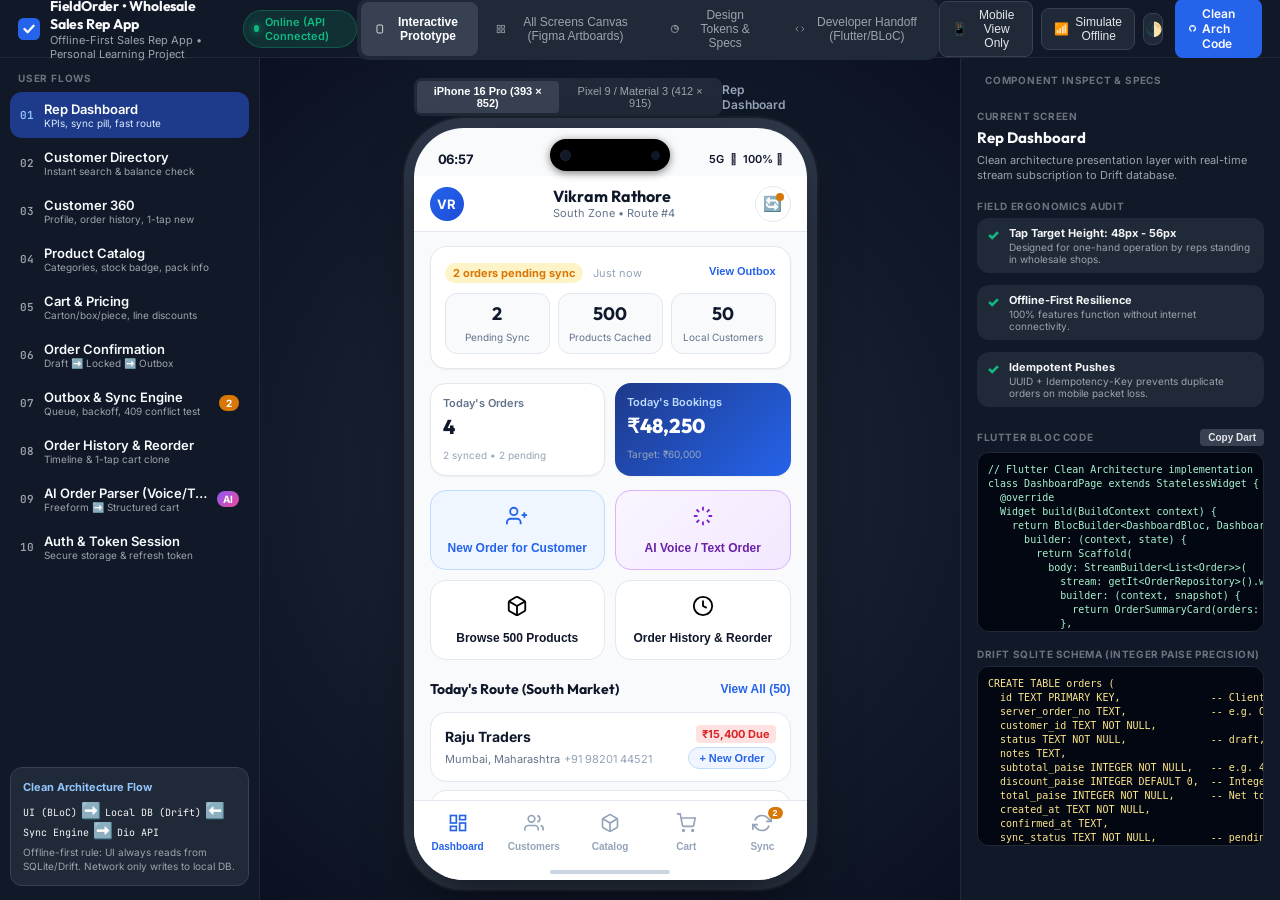
==== commit 76f518eb: "fix: resolve review points - hide 0-badges, consistent pending count, remove external branding, 96px" ====
--- a/figma_design/index.html
+++ b/figma_design/index.html
@@ -3,8 +3,8 @@
 <head>
   <meta charset="UTF-8">
   <meta name="viewport" content="width=device-width, initial-scale=1.0">
-  <title>FieldOrder - Figma Design System & Interactive Prototype</title>
-  <meta name="description" content="Offline-First Sales Rep Mobile App for Wholesale Distribution. Interactive Figma Design System, Prototype Canvas, and Developer Handoff Studio.">
+  <title>FieldOrder • Offline-First Sales Rep App (Personal Project)</title>
+  <meta name="description" content="Offline-First Sales Rep Mobile App for Wholesale Distribution. Personal Learning Project with Drift SQLite Outbox, Idempotent Sync, and BLoC Architecture.">
   <!-- Google Fonts -->
   <link rel="preconnect" href="https://fonts.googleapis.com">
   <link rel="preconnect" href="https://fonts.gstatic.com" crossorigin>
@@ -24,7 +24,7 @@
         </div>
         <div class="brand-info">
           <span class="project-title">FieldOrder • Wholesale Sales Rep App</span>
-          <span class="project-subtitle">Prosessed.ai Offline-First Architecture & Design System</span>
+          <span class="project-subtitle">Offline-First Sales Rep App • Personal Learning Project</span>
         </div>
       </div>
       <div class="status-pill sync-status-pill online" id="globalNetIndicator">
@@ -55,6 +55,10 @@
 
     <div class="header-right">
       <div class="simulation-controls">
+        <button class="btn-toggle-net" id="btnOnlyPhone" title="Toggle Pure Mobile View (Hide Sidebars)">
+          <span>📱</span>
+          <span id="btnPhoneViewLabel">Mobile View Only</span>
+        </button>
         <button class="btn-toggle-net" id="btnToggleOffline" title="Toggle Offline Network Simulation">
           <span class="net-icon">📶</span>
           <span id="btnNetLabel">Simulate Offline</span>
@@ -113,7 +117,7 @@
               <span class="flow-name">Cart & Pricing</span>
               <span class="flow-desc">Carton/box/piece, line discounts</span>
             </div>
-            <span class="badge-count" id="navCartCount">0</span>
+            <span class="badge-count badge-hidden" id="navCartCount" style="display:none;"></span>
           </li>
           <li class="flow-item" data-screen="order_confirm">
             <span class="flow-num">06</span>
@@ -128,7 +132,7 @@
               <span class="flow-name">Outbox & Sync Engine</span>
               <span class="flow-desc">Queue, backoff, 409 conflict test</span>
             </div>
-            <span class="badge-count warning" id="navPendingCount">0</span>
+            <span class="badge-count warning" id="navPendingCount">2</span>
           </li>
           <li class="flow-item" data-screen="order_history">
             <span class="flow-num">08</span>
@@ -224,14 +228,14 @@
                 <div class="sync-summary-card" id="dashSyncCard">
                   <div class="sync-summary-top">
                     <div class="sync-indicator-group">
-                      <span class="sync-status-badge synced" id="dashSyncBadge">Database Synced</span>
+                      <span class="sync-status-badge pending" id="dashSyncBadge">2 orders pending sync</span>
                       <span class="sync-time-stamp" id="dashSyncTime">Just now</span>
                     </div>
                     <button class="text-btn-accent" onclick="navigateTo('sync_manager')">View Outbox</button>
                   </div>
                   <div class="sync-metric-row">
                     <div class="sync-metric">
-                      <span class="metric-val" id="kpiPendingCount">0</span>
+                      <span class="metric-val" id="kpiPendingCount">2</span>
                       <span class="metric-lbl">Pending Sync</span>
                     </div>
                     <div class="sync-metric">
@@ -250,7 +254,7 @@
                   <div class="kpi-card">
                     <span class="kpi-label">Today's Orders</span>
                     <span class="kpi-value" id="kpiTodayOrders">4</span>
-                    <span class="kpi-sub positive">↑ 2 synced to ERP</span>
+                    <span class="kpi-sub" id="kpiTodaySub">2 synced • 2 pending</span>
                   </div>
                   <div class="kpi-card accent">
                     <span class="kpi-label">Today's Bookings</span>
@@ -262,19 +266,27 @@
                 <!-- Quick Actions -->
                 <div class="quick-action-grid">
                   <button class="action-tile primary" onclick="navigateTo('customers')">
-                    <span class="tile-icon">👥</span>
+                    <span class="tile-icon">
+                      <svg width="22" height="22" viewBox="0 0 24 24" fill="none" stroke="currentColor" stroke-width="2"><path d="M16 21v-2a4 4 0 0 0-4-4H5a4 4 0 0 0-4 4v2"/><circle cx="8.5" cy="7" r="4"/><line x1="20" y1="8" x2="20" y2="14"/><line x1="23" y1="11" x2="17" y2="11"/></svg>
+                    </span>
                     <span class="tile-text">New Order for Customer</span>
                   </button>
                   <button class="action-tile ai-glow" onclick="navigateTo('ai_order')">
-                    <span class="tile-icon">✨</span>
+                    <span class="tile-icon">
+                      <svg width="22" height="22" viewBox="0 0 24 24" fill="none" stroke="currentColor" stroke-width="2"><path d="M12 2v4M12 18v4M4.93 4.93l2.83 2.83M16.24 16.24l2.83 2.83M2 12h4M18 12h4M4.93 19.07l2.83-2.83M16.24 7.76l2.83-2.83"/></svg>
+                    </span>
                     <span class="tile-text">AI Voice / Text Order</span>
                   </button>
                   <button class="action-tile" onclick="navigateTo('products')">
-                    <span class="tile-icon">📦</span>
+                    <span class="tile-icon">
+                      <svg width="22" height="22" viewBox="0 0 24 24" fill="none" stroke="currentColor" stroke-width="2"><path d="M21 16V8a2 2 0 0 0-1-1.73l-7-4a2 2 0 0 0-2 0l-7 4A2 2 0 0 0 3 8v8a2 2 0 0 0 1 1.73l7 4a2 2 0 0 0 2 0l7-4A2 2 0 0 0 21 16z"/><polyline points="3.27 6.96 12 12.01 20.73 6.96"/><line x1="12" y1="22.08" x2="12" y2="12"/></svg>
+                    </span>
                     <span class="tile-text">Browse 500 Products</span>
                   </button>
                   <button class="action-tile" onclick="navigateTo('order_history')">
-                    <span class="tile-icon">📋</span>
+                    <span class="tile-icon">
+                      <svg width="22" height="22" viewBox="0 0 24 24" fill="none" stroke="currentColor" stroke-width="2"><circle cx="12" cy="12" r="10"/><polyline points="12 6 12 12 16 14"/></svg>
+                    </span>
                     <span class="tile-text">Order History & Reorder</span>
                   </button>
                 </div>
@@ -709,29 +721,39 @@
             </div>
           </div>
 
-          <!-- Bottom Device Navigation Bar (4 Primary Tabs) -->
+          <!-- Bottom Device Navigation Bar (5 Primary Tabs) -->
           <nav class="phone-bottom-nav" id="phoneBottomNav">
             <button class="nav-item active" data-target="dashboard" onclick="navigateTo('dashboard')">
-              <span class="nav-icon">📊</span>
+              <span class="nav-icon">
+                <svg width="20" height="20" viewBox="0 0 24 24" fill="none" stroke="currentColor" stroke-width="2"><rect x="3" y="3" width="7" height="9"/><rect x="14" y="3" width="7" height="5"/><rect x="14" y="12" width="7" height="9"/><rect x="3" y="16" width="7" height="5"/></svg>
+              </span>
               <span class="nav-label">Dashboard</span>
             </button>
             <button class="nav-item" data-target="customers" onclick="navigateTo('customers')">
-              <span class="nav-icon">👥</span>
+              <span class="nav-icon">
+                <svg width="20" height="20" viewBox="0 0 24 24" fill="none" stroke="currentColor" stroke-width="2"><path d="M17 21v-2a4 4 0 0 0-4-4H5a4 4 0 0 0-4 4v2"/><circle cx="9" cy="7" r="4"/><path d="M23 21v-2a4 4 0 0 0-3-3.87"/><path d="M16 3.13a4 4 0 0 1 0 7.75"/></svg>
+              </span>
               <span class="nav-label">Customers</span>
             </button>
             <button class="nav-item" data-target="products" onclick="navigateTo('products')">
-              <span class="nav-icon">📦</span>
+              <span class="nav-icon">
+                <svg width="20" height="20" viewBox="0 0 24 24" fill="none" stroke="currentColor" stroke-width="2"><path d="M21 16V8a2 2 0 0 0-1-1.73l-7-4a2 2 0 0 0-2 0l-7 4A2 2 0 0 0 3 8v8a2 2 0 0 0 1 1.73l7 4a2 2 0 0 0 2 0l7-4A2 2 0 0 0 21 16z"/><polyline points="3.27 6.96 12 12.01 20.73 6.96"/><line x1="12" y1="22.08" x2="12" y2="12"/></svg>
+              </span>
               <span class="nav-label">Catalog</span>
             </button>
             <button class="nav-item" data-target="cart" onclick="navigateTo('cart')">
-              <span class="nav-icon">🛒</span>
+              <span class="nav-icon">
+                <svg width="20" height="20" viewBox="0 0 24 24" fill="none" stroke="currentColor" stroke-width="2"><circle cx="9" cy="21" r="1"/><circle cx="20" cy="21" r="1"/><path d="M1 1h4l2.68 13.39a2 2 0 0 0 2 1.61h9.72a2 2 0 0 0 2-1.61L23 6H6"/></svg>
+              </span>
               <span class="nav-label">Cart</span>
-              <span class="nav-badge-pill" id="navBottomCartBadge">0</span>
+              <span class="nav-badge-pill badge-hidden" id="navBottomCartBadge" style="display:none;"></span>
             </button>
             <button class="nav-item" data-target="sync_manager" onclick="navigateTo('sync_manager')">
-              <span class="nav-icon">🔄</span>
+              <span class="nav-icon">
+                <svg width="20" height="20" viewBox="0 0 24 24" fill="none" stroke="currentColor" stroke-width="2"><polyline points="23 4 23 10 17 10"/><polyline points="1 20 1 14 7 14"/><path d="M3.51 9a9 9 0 0 1 14.85-3.36L23 10M1 14l4.64 4.36A9 9 0 0 0 20.49 15"/></svg>
+              </span>
               <span class="nav-label">Sync</span>
-              <span class="nav-badge-pill warning" id="navBottomSyncBadge">0</span>
+              <span class="nav-badge-pill warning" id="navBottomSyncBadge">2</span>
             </button>
           </nav>
 
@@ -805,14 +827,21 @@
 
         <!-- Drift Database Schema for this screen -->
         <div class="prop-group">
-          <label class="prop-label">DRIFT SQLITE SCHEMA</label>
+          <label class="prop-label">DRIFT SQLITE SCHEMA (INTEGER PAISE PRECISION)</label>
           <pre class="sql-code-box"><code>CREATE TABLE orders (
-  id TEXT PRIMARY KEY,
+  id TEXT PRIMARY KEY,               -- Client UUID
+  server_order_no TEXT,              -- e.g. ORD-2026-1002
   customer_id TEXT NOT NULL,
-  status TEXT NOT NULL,
-  total REAL NOT NULL,
-  sync_status TEXT NOT NULL,
-  created_at TEXT NOT NULL
+  status TEXT NOT NULL,              -- draft, confirmed, syncing, synced, needs_review, failed
+  notes TEXT,
+  subtotal_paise INTEGER NOT NULL,   -- e.g. 480000 (= ₹4,800.00)
+  discount_paise INTEGER DEFAULT 0,  -- Integer paise eliminates float error
+  total_paise INTEGER NOT NULL,      -- Net total in paise
+  created_at TEXT NOT NULL,
+  confirmed_at TEXT,
+  sync_status TEXT NOT NULL,         -- pending, synced, failed, needs_review
+  sync_error TEXT,
+  retry_count INTEGER DEFAULT 0
 );</code></pre>
         </div>
       </aside>
--- a/figma_design/styles.css
+++ b/figma_design/styles.css
@@ -295,6 +295,17 @@
 #viewPrototype.active {
   display: flex;
   flex-direction: row;
+}
+
+/* Pure Mobile-Only Mode (Hides Figma Sidebars) */
+body.phone-only-mode .screen-flow-nav,
+body.phone-only-mode .figma-properties-panel {
+  display: none !important;
+}
+
+body.phone-only-mode .device-stage {
+  padding: 10px;
+  background: #0B1120;
 }
 
 .screen-flow-nav {
@@ -735,10 +746,17 @@
 .screen-scrollable {
   flex: 1;
   overflow-y: auto;
-  padding: 14px 16px 24px 16px;
+  padding: 14px 16px 96px 16px;
   display: flex;
   flex-direction: column;
   gap: 14px;
+}
+
+/* Hide 0 / Empty Badges */
+.badge-hidden,
+.badge-count:empty,
+.nav-badge-pill:empty {
+  display: none !important;
 }
 
 /* Rep Dashboard Specifics */
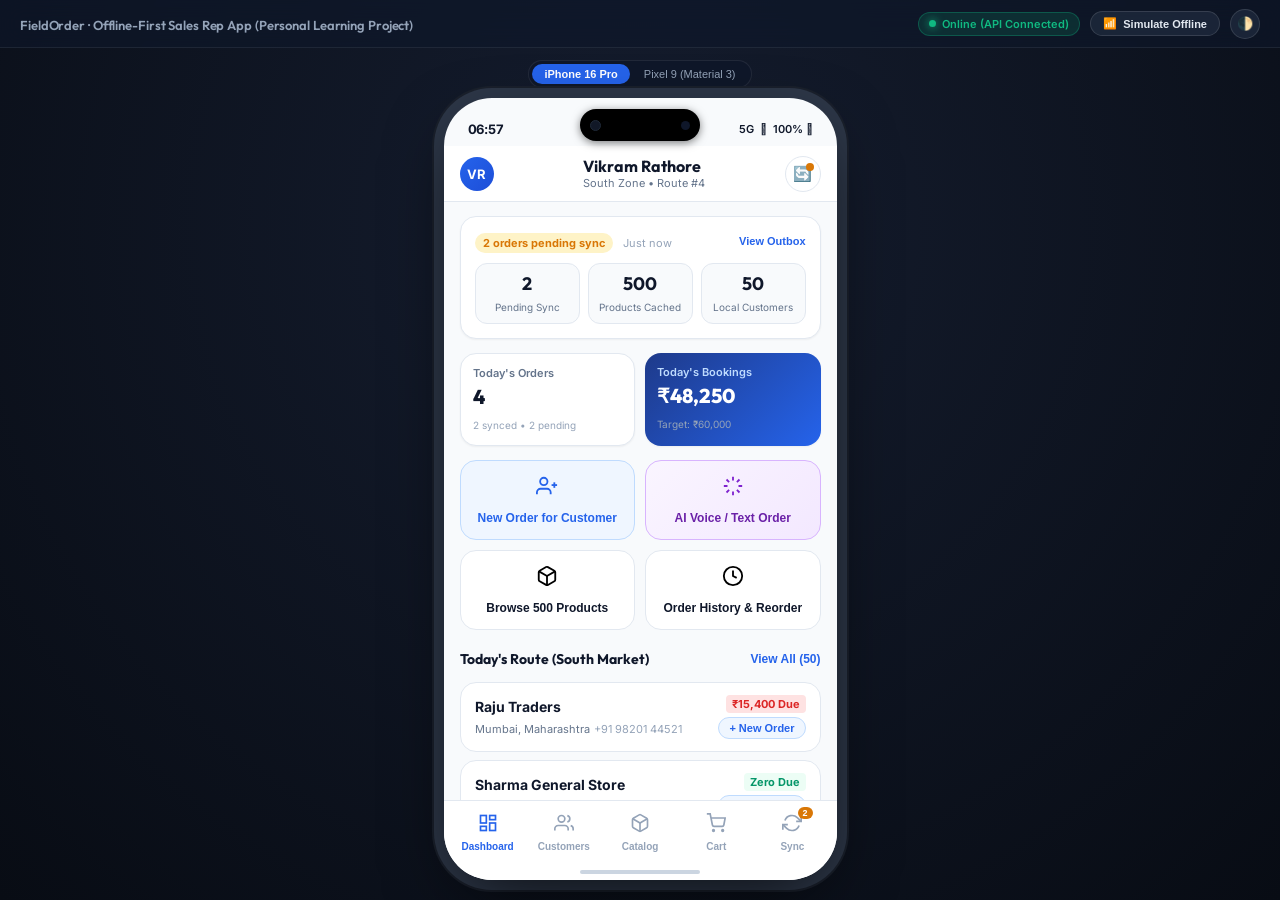
==== commit 8c4ceda7: "feat(prototype): convert FieldOrder prototype to clean centered phone showcase" ====
--- a/figma_design/index.html
+++ b/figma_design/index.html
@@ -3,7 +3,7 @@
 <head>
   <meta charset="UTF-8">
   <meta name="viewport" content="width=device-width, initial-scale=1.0">
-  <title>FieldOrder • Offline-First Sales Rep App (Personal Project)</title>
+  <title>FieldOrder · Offline-First Sales Rep App (Personal Learning Project)</title>
   <meta name="description" content="Offline-First Sales Rep Mobile App for Wholesale Distribution. Personal Learning Project with Drift SQLite Outbox, Idempotent Sync, and BLoC Architecture.">
   <!-- Google Fonts -->
   <link rel="preconnect" href="https://fonts.googleapis.com">
@@ -11,1112 +11,619 @@
   <link href="https://fonts.googleapis.com/css2?family=Inter:wght@300;400;500;600;700;800&family=JetBrains+Mono:wght@400;500;600&family=Outfit:wght@500;600;700;800&display=swap" rel="stylesheet">
   <link rel="stylesheet" href="styles.css">
 </head>
-<body class="figma-workspace">
-  <!-- Top Application Bar (Figma Style) -->
-  <header class="figma-header">
-    <div class="header-left">
-      <div class="figma-brand">
-        <div class="brand-icon">
-          <svg width="22" height="22" viewBox="0 0 24 24" fill="none">
-            <rect width="24" height="24" rx="6" fill="#2563EB"/>
-            <path d="M7 12L10.5 15.5L17 8.5" stroke="white" stroke-width="2.5" stroke-linecap="round" stroke-linejoin="round"/>
-          </svg>
-        </div>
-        <div class="brand-info">
-          <span class="project-title">FieldOrder • Wholesale Sales Rep App</span>
-          <span class="project-subtitle">Offline-First Sales Rep App • Personal Learning Project</span>
-        </div>
-      </div>
+<body class="clean-demo-body">
+  <!-- Minimal Header Bar -->
+  <header class="demo-header">
+    <div class="header-brand-title">
+      <span class="project-title">FieldOrder · Offline-First Sales Rep App (Personal Learning Project)</span>
+    </div>
+
+    <!-- Small Floating Controls (Top-Right) -->
+    <div class="header-floating-controls">
       <div class="status-pill sync-status-pill online" id="globalNetIndicator">
         <span class="pulse-dot"></span>
         <span id="globalNetLabel">Online (API Connected)</span>
       </div>
-    </div>
-
-    <!-- Mode Selector Tabs -->
-    <nav class="figma-tabs" role="tablist">
-      <button class="tab-btn active" data-tab="prototype" role="tab" id="tabPrototype">
-        <svg width="16" height="16" viewBox="0 0 24 24" fill="none" stroke="currentColor" stroke-width="2"><rect x="5" y="2" width="14" height="20" rx="3"/><line x1="12" y1="18" x2="12" y2="18"/></svg>
-        Interactive Prototype
+      <button class="btn-control" id="btnToggleOffline" title="Toggle Offline Network Simulation">
+        <span class="net-icon">📶</span>
+        <span id="btnNetLabel">Simulate Offline</span>
       </button>
-      <button class="tab-btn" data-tab="canvas" role="tab" id="tabCanvas">
-        <svg width="16" height="16" viewBox="0 0 24 24" fill="none" stroke="currentColor" stroke-width="2"><rect x="3" y="3" width="7" height="7"/><rect x="14" y="3" width="7" height="7"/><rect x="14" y="14" width="7" height="7"/><rect x="3" y="14" width="7" height="7"/></svg>
-        All Screens Canvas (Figma Artboards)
+      <button class="btn-control-icon" id="btnThemeToggle" title="Toggle Light/Dark Theme">
+        🌓
       </button>
-      <button class="tab-btn" data-tab="tokens" role="tab" id="tabTokens">
-        <svg width="16" height="16" viewBox="0 0 24 24" fill="none" stroke="currentColor" stroke-width="2"><circle cx="12" cy="12" r="9"/><path d="M12 3a9 9 0 0 1 9 9h-9z"/></svg>
-        Design Tokens & Specs
-      </button>
-      <button class="tab-btn" data-tab="inspect" role="tab" id="tabInspect">
-        <svg width="16" height="16" viewBox="0 0 24 24" fill="none" stroke="currentColor" stroke-width="2"><polyline points="16 18 22 12 16 6"/><polyline points="8 6 2 12 8 18"/></svg>
-        Developer Handoff (Flutter/BLoC)
-      </button>
-    </nav>
-
-    <div class="header-right">
-      <div class="simulation-controls">
-        <button class="btn-toggle-net" id="btnOnlyPhone" title="Toggle Pure Mobile View (Hide Sidebars)">
-          <span>📱</span>
-          <span id="btnPhoneViewLabel">Mobile View Only</span>
-        </button>
-        <button class="btn-toggle-net" id="btnToggleOffline" title="Toggle Offline Network Simulation">
-          <span class="net-icon">📶</span>
-          <span id="btnNetLabel">Simulate Offline</span>
-        </button>
-        <button class="btn-icon" id="btnThemeToggle" title="Toggle Light/Dark Theme">
-          🌓
-        </button>
-      </div>
-      <a href="#github-repo" class="btn-primary-action" id="btnOpenDocs">
-        <svg width="15" height="15" viewBox="0 0 24 24" fill="currentColor"><path d="M12 0C5.37 0 0 5.37 0 12c0 5.31 3.435 9.795 8.205 11.385.6.105.825-.255.825-.57 0-.285-.015-1.23-.015-2.235-3.015.555-3.795-.735-4.035-1.41-.135-.345-.72-1.41-1.23-1.695-.42-.225-1.02-.78-.015-.795.945-.015 1.62.87 1.845 1.23 1.08 1.815 2.805 1.305 3.495.99.105-.78.42-1.305.765-1.605-2.67-.3-5.46-1.335-5.46-5.925 0-1.305.465-2.385 1.23-3.225-.12-.3-.54-1.53.12-3.18 0 0 1.005-.315 3.3 1.23.96-.27 1.98-.405 3-.405s2.04.135 3 .405c2.295-1.56 3.3-1.23 3.3-1.23.66 1.65.24 2.88.12 3.18.765.84 1.23 1.905 1.23 3.225 0 4.605-2.805 5.625-5.475 5.925.435.375.81 1.095.81 2.22 0 1.605-.015 2.895-.015 3.3 0 .315.225.69.825.57A12.02 12.02 0 0024 12c0-6.63-5.37-12-12-12z"/></svg>
-        Clean Arch Code
-      </a>
     </div>
   </header>
 
-  <!-- Main Figma Work Area -->
-  <main class="figma-body">
-
-    <!-- VIEW 1: INTERACTIVE PROTOTYPE (Single Device with full state & flows) -->
-    <section class="figma-view active" id="viewPrototype">
-      <!-- Prototype Sidebar / Screen Selector -->
-      <aside class="screen-flow-nav">
-        <div class="sidebar-section-title">USER FLOWS</div>
-        <ul class="flow-list">
-          <li class="flow-item active" data-screen="dashboard">
-            <span class="flow-num">01</span>
-            <div class="flow-info">
-              <span class="flow-name">Rep Dashboard</span>
-              <span class="flow-desc">KPIs, sync pill, fast route</span>
-            </div>
-          </li>
-          <li class="flow-item" data-screen="customers">
-            <span class="flow-num">02</span>
-            <div class="flow-info">
-              <span class="flow-name">Customer Directory</span>
-              <span class="flow-desc">Instant search & balance check</span>
-            </div>
-          </li>
-          <li class="flow-item" data-screen="customer_detail">
-            <span class="flow-num">03</span>
-            <div class="flow-info">
-              <span class="flow-name">Customer 360</span>
-              <span class="flow-desc">Profile, order history, 1-tap new</span>
-            </div>
-          </li>
-          <li class="flow-item" data-screen="products">
-            <span class="flow-num">04</span>
-            <div class="flow-info">
-              <span class="flow-name">Product Catalog</span>
-              <span class="flow-desc">Categories, stock badge, pack info</span>
-            </div>
-          </li>
-          <li class="flow-item" data-screen="cart">
-            <span class="flow-num">05</span>
-            <div class="flow-info">
-              <span class="flow-name">Cart & Pricing</span>
-              <span class="flow-desc">Carton/box/piece, line discounts</span>
-            </div>
-            <span class="badge-count badge-hidden" id="navCartCount" style="display:none;"></span>
-          </li>
-          <li class="flow-item" data-screen="order_confirm">
-            <span class="flow-num">06</span>
-            <div class="flow-info">
-              <span class="flow-name">Order Confirmation</span>
-              <span class="flow-desc">Draft ➡️ Locked ➡️ Outbox</span>
-            </div>
-          </li>
-          <li class="flow-item" data-screen="sync_manager">
-            <span class="flow-num">07</span>
-            <div class="flow-info">
-              <span class="flow-name">Outbox & Sync Engine</span>
-              <span class="flow-desc">Queue, backoff, 409 conflict test</span>
-            </div>
-            <span class="badge-count warning" id="navPendingCount">2</span>
-          </li>
-          <li class="flow-item" data-screen="order_history">
-            <span class="flow-num">08</span>
-            <div class="flow-info">
-              <span class="flow-name">Order History & Reorder</span>
-              <span class="flow-desc">Timeline & 1-tap cart clone</span>
-            </div>
-          </li>
-          <li class="flow-item" data-screen="ai_order">
-            <span class="flow-num">09</span>
-            <div class="flow-info">
-              <span class="flow-name">AI Order Parser (Voice/Text)</span>
-              <span class="flow-desc">Freeform ➡️ Structured cart</span>
-            </div>
-            <span class="sparkle-tag">AI</span>
-          </li>
-          <li class="flow-item" data-screen="login">
-            <span class="flow-num">10</span>
-            <div class="flow-info">
-              <span class="flow-name">Auth & Token Session</span>
-              <span class="flow-desc">Secure storage & refresh token</span>
-            </div>
-          </li>
-        </ul>
-
-        <div class="sidebar-meta-card">
-          <div class="meta-title">Clean Architecture Flow</div>
-          <div class="meta-diagram">
-            <code>UI (BLoC)</code> ➡️ <code>Local DB (Drift)</code> ⬅️ <code>Sync Engine</code> ➡️ <code>Dio API</code>
-          </div>
-          <p class="meta-note">Offline-first rule: UI always reads from SQLite/Drift. Network only writes to local DB.</p>
-        </div>
-      </aside>
-
-      <!-- Center Device Stage -->
-      <div class="device-stage">
-        <!-- Device Top Toolbar -->
-        <div class="stage-toolbar">
-          <div class="device-selector">
-            <button class="device-btn active" data-device="iphone">iPhone 16 Pro (393 × 852)</button>
-            <button class="device-btn" data-device="pixel">Pixel 9 / Material 3 (412 × 915)</button>
-          </div>
-          <div class="stage-zoom">
-            <span id="currentScreenTitle">Rep Dashboard</span>
-          </div>
-        </div>
-
-        <!-- Phone Frame -->
-        <div class="device-frame iphone-16" id="deviceFrame">
-          <!-- Hardware Elements -->
-          <div class="dynamic-island">
-            <div class="island-camera"></div>
-            <div class="island-sensor"></div>
-          </div>
-
-          <!-- Phone Status Bar -->
-          <div class="phone-status-bar">
-            <span class="status-time" id="statusTime">09:41</span>
-            <div class="status-icons">
-              <span class="status-net" id="phoneNetIcon">5G</span>
-              <span class="status-wifi">􀙇</span>
-              <span class="status-battery">100% 􀛨</span>
-            </div>
-          </div>
-
-          <!-- Offline Global Warning Banner -->
-          <div class="offline-global-banner hidden" id="offlineBanner">
-            <div class="banner-content">
-              <span class="banner-icon">⚠️</span>
-              <span class="banner-text">Working Offline — Orders queued in local outbox</span>
-            </div>
-            <button class="btn-banner-sync" id="btnSyncBanner">Sync Now</button>
-          </div>
-
-          <!-- Device App Body (Screen Swapper) -->
-          <div class="app-screen-container" id="screenContainer">
-            <!-- Screen 1: Dashboard -->
-            <div class="app-screen active" id="screen-dashboard">
-              <div class="screen-appbar">
-                <div class="rep-avatar">VR</div>
-                <div class="appbar-title">
-                  <h2>Vikram Rathore</h2>
-                  <span class="rep-badge">South Zone • Route #4</span>
-                </div>
-                <button class="icon-btn-round" id="btnQuickSync" title="Sync Status">
-                  <span class="sync-icon-rotate">🔄</span>
-                  <span class="pill-dot warning" id="dashSyncDot"></span>
+  <!-- Main Phone Stage (Horizontally & Vertically Centred) -->
+  <main class="phone-stage">
+    <!-- Small Device Switcher Above Phone -->
+    <div class="device-switch-bar">
+      <div class="device-selector">
+        <button class="device-btn active" data-device="iphone">iPhone 16 Pro</button>
+        <button class="device-btn" data-device="pixel">Pixel 9 (Material 3)</button>
+      </div>
+    </div>
+
+    <!-- Phone Frame -->
+    <div class="device-frame iphone-16" id="deviceFrame">
+      <!-- Hardware Elements -->
+      <div class="dynamic-island">
+        <div class="island-camera"></div>
+        <div class="island-sensor"></div>
+      </div>
+
+      <!-- Phone Status Bar -->
+      <div class="phone-status-bar">
+        <span class="status-time" id="statusTime">09:41</span>
+        <div class="status-icons">
+          <span class="status-net" id="phoneNetIcon">5G</span>
+          <span class="status-wifi">􀙇</span>
+          <span class="status-battery">100% 􀛨</span>
+        </div>
+      </div>
+
+      <!-- Offline Global Warning Banner -->
+      <div class="offline-global-banner hidden" id="offlineBanner">
+        <div class="banner-content">
+          <span class="banner-icon">⚠️</span>
+          <span class="banner-text">Working Offline — Orders queued in local outbox</span>
+        </div>
+        <button class="btn-banner-sync" id="btnSyncBanner">Sync Now</button>
+      </div>
+
+      <!-- Device App Body (Screen Swapper) -->
+      <div class="app-screen-container" id="screenContainer">
+        <!-- Screen 1: Dashboard -->
+        <div class="app-screen active" id="screen-dashboard">
+          <div class="screen-appbar">
+            <div class="rep-avatar" onclick="navigateTo('login')" title="Account / Switch Rep" style="cursor:pointer;">VR</div>
+            <div class="appbar-title">
+              <h2>Vikram Rathore</h2>
+              <span class="rep-badge">South Zone • Route #4</span>
+            </div>
+            <button class="icon-btn-round" id="btnQuickSync" onclick="navigateTo('sync_manager')" title="Sync Status">
+              <span class="sync-icon-rotate">🔄</span>
+              <span class="pill-dot warning" id="dashSyncDot"></span>
+            </button>
+          </div>
+
+          <div class="screen-scrollable">
+            <!-- Sync Health Card -->
+            <div class="sync-summary-card" id="dashSyncCard">
+              <div class="sync-summary-top">
+                <div class="sync-indicator-group">
+                  <span class="sync-status-badge pending" id="dashSyncBadge">2 orders pending sync</span>
+                  <span class="sync-time-stamp" id="dashSyncTime">Just now</span>
+                </div>
+                <button class="text-btn-accent" onclick="navigateTo('sync_manager')">View Outbox</button>
+              </div>
+              <div class="sync-metric-row">
+                <div class="sync-metric">
+                  <span class="metric-val" id="kpiPendingCount">2</span>
+                  <span class="metric-lbl">Pending Sync</span>
+                </div>
+                <div class="sync-metric">
+                  <span class="metric-val">500</span>
+                  <span class="metric-lbl">Products Cached</span>
+                </div>
+                <div class="sync-metric">
+                  <span class="metric-val">50</span>
+                  <span class="metric-lbl">Local Customers</span>
+                </div>
+              </div>
+            </div>
+
+            <!-- Daily Performance -->
+            <div class="kpi-grid">
+              <div class="kpi-card">
+                <span class="kpi-label">Today's Orders</span>
+                <span class="kpi-value" id="kpiTodayOrders">4</span>
+                <span class="kpi-sub" id="kpiTodaySub">2 synced • 2 pending</span>
+              </div>
+              <div class="kpi-card accent">
+                <span class="kpi-label">Today's Bookings</span>
+                <span class="kpi-value" id="kpiTodayRevenue">₹48,250</span>
+                <span class="kpi-sub">Target: ₹60,000</span>
+              </div>
+            </div>
+
+            <!-- Quick Actions -->
+            <div class="quick-action-grid">
+              <button class="action-tile primary" onclick="navigateTo('customers')">
+                <span class="tile-icon">
+                  <svg width="22" height="22" viewBox="0 0 24 24" fill="none" stroke="currentColor" stroke-width="2"><path d="M16 21v-2a4 4 0 0 0-4-4H5a4 4 0 0 0-4 4v2"/><circle cx="8.5" cy="7" r="4"/><line x1="20" y1="8" x2="20" y2="14"/><line x1="23" y1="11" x2="17" y2="11"/></svg>
+                </span>
+                <span class="tile-text">New Order for Customer</span>
+              </button>
+              <button class="action-tile ai-glow" onclick="navigateTo('ai_order')">
+                <span class="tile-icon">
+                  <svg width="22" height="22" viewBox="0 0 24 24" fill="none" stroke="currentColor" stroke-width="2"><path d="M12 2v4M12 18v4M4.93 4.93l2.83 2.83M16.24 16.24l2.83 2.83M2 12h4M18 12h4M4.93 19.07l2.83-2.83M16.24 7.76l2.83-2.83"/></svg>
+                </span>
+                <span class="tile-text">AI Voice / Text Order</span>
+              </button>
+              <button class="action-tile" onclick="navigateTo('products')">
+                <span class="tile-icon">
+                  <svg width="22" height="22" viewBox="0 0 24 24" fill="none" stroke="currentColor" stroke-width="2"><path d="M21 16V8a2 2 0 0 0-1-1.73l-7-4a2 2 0 0 0-2 0l-7 4A2 2 0 0 0 3 8v8a2 2 0 0 0 1 1.73l7 4a2 2 0 0 0 2 0l7-4A2 2 0 0 0 21 16z"/><polyline points="3.27 6.96 12 12.01 20.73 6.96"/><line x1="12" y1="22.08" x2="12" y2="12"/></svg>
+                </span>
+                <span class="tile-text">Browse 500 Products</span>
+              </button>
+              <button class="action-tile" onclick="navigateTo('order_history')">
+                <span class="tile-icon">
+                  <svg width="22" height="22" viewBox="0 0 24 24" fill="none" stroke="currentColor" stroke-width="2"><circle cx="12" cy="12" r="10"/><polyline points="12 6 12 12 16 14"/></svg>
+                </span>
+                <span class="tile-text">Order History & Reorder</span>
+              </button>
+            </div>
+
+            <!-- Today's Route Shops -->
+            <div class="section-header-row">
+              <h3 class="section-title">Today's Route (South Market)</h3>
+              <button class="link-btn" onclick="navigateTo('customers')">View All (50)</button>
+            </div>
+            <div class="compact-customer-list" id="dashRecentCustomers">
+              <!-- Populated dynamically -->
+            </div>
+          </div>
+        </div>
+
+        <!-- Screen 2: Customers List -->
+        <div class="app-screen" id="screen-customers">
+          <div class="screen-appbar">
+            <button class="back-btn" onclick="navigateTo('dashboard')">←</button>
+            <div class="appbar-title">
+              <h2>Wholesale Customers</h2>
+              <span class="sub-text">50 Local Offline Accounts</span>
+            </div>
+            <button class="icon-btn-round" id="btnAddCustomerBtn" title="Add Customer">+</button>
+          </div>
+
+          <!-- Search Bar (<3s responsive filter) -->
+          <div class="search-bar-wrap">
+            <div class="search-input-box">
+              <span class="search-icon">🔍</span>
+              <input type="text" id="customerSearchInput" placeholder="Search customer, phone, or market..." autocomplete="off">
+              <button class="clear-btn hidden" id="clearCustomerSearch">✕</button>
+            </div>
+          </div>
+
+          <!-- City / Filter Chips -->
+          <div class="filter-chips-scroller" id="customerCityChips">
+            <button class="chip active" data-city="all">All Cities</button>
+            <button class="chip" data-city="Mumbai">Mumbai</button>
+            <button class="chip" data-city="Pune">Pune</button>
+            <button class="chip" data-city="Bengaluru">Bengaluru</button>
+            <button class="chip" data-city="Ahmedabad">Ahmedabad</button>
+            <button class="chip" data-city="Delhi">Delhi</button>
+          </div>
+
+          <div class="screen-scrollable">
+            <div class="customer-cards-list" id="customerCardsContainer">
+              <!-- Rendered dynamically -->
+            </div>
+          </div>
+        </div>
+
+        <!-- Screen 3: Customer Detail (360) -->
+        <div class="app-screen" id="screen-customer_detail">
+          <div class="screen-appbar">
+            <button class="back-btn" onclick="navigateTo('customers')">←</button>
+            <div class="appbar-title">
+              <h2 id="cdName">Raju Traders</h2>
+              <span class="sub-text" id="cdId">cus_101</span>
+            </div>
+            <button class="icon-btn-round" title="Edit Customer" id="btnEditCust">✎</button>
+          </div>
+
+          <div class="screen-scrollable">
+            <div class="customer-hero-card">
+              <div class="hero-header">
+                <div>
+                  <h3 class="hero-cust-name" id="cdHeroName">Raju Traders</h3>
+                  <p class="hero-cust-address" id="cdHeroAddress">Shop #45, Main Market, Road No 3, Mumbai</p>
+                  <p class="hero-cust-phone" id="cdHeroPhone">+91 98201 44521</p>
+                </div>
+                <span class="status-pill green">Verified Account</span>
+              </div>
+
+              <div class="credit-metric-box">
+                <div class="credit-item">
+                  <span class="metric-label">Outstanding Balance</span>
+                  <span class="credit-amount danger" id="cdBalance">₹15,400</span>
+                </div>
+                <div class="credit-item">
+                  <span class="metric-label">Last Order Date</span>
+                  <span class="credit-amount" id="cdLastOrder">2 days ago</span>
+                </div>
+              </div>
+
+              <div class="hero-cta-row">
+                <button class="btn-primary-large" id="btnStartOrderForCust">
+                  🛒 Start New Order for this Shop
                 </button>
               </div>
-
-              <div class="screen-scrollable">
-                <!-- Sync Health Card -->
-                <div class="sync-summary-card" id="dashSyncCard">
-                  <div class="sync-summary-top">
-                    <div class="sync-indicator-group">
-                      <span class="sync-status-badge pending" id="dashSyncBadge">2 orders pending sync</span>
-                      <span class="sync-time-stamp" id="dashSyncTime">Just now</span>
-                    </div>
-                    <button class="text-btn-accent" onclick="navigateTo('sync_manager')">View Outbox</button>
-                  </div>
-                  <div class="sync-metric-row">
-                    <div class="sync-metric">
-                      <span class="metric-val" id="kpiPendingCount">2</span>
-                      <span class="metric-lbl">Pending Sync</span>
-                    </div>
-                    <div class="sync-metric">
-                      <span class="metric-val">500</span>
-                      <span class="metric-lbl">Products Cached</span>
-                    </div>
-                    <div class="sync-metric">
-                      <span class="metric-val">50</span>
-                      <span class="metric-lbl">Local Customers</span>
-                    </div>
-                  </div>
-                </div>
-
-                <!-- Daily Performance -->
-                <div class="kpi-grid">
-                  <div class="kpi-card">
-                    <span class="kpi-label">Today's Orders</span>
-                    <span class="kpi-value" id="kpiTodayOrders">4</span>
-                    <span class="kpi-sub" id="kpiTodaySub">2 synced • 2 pending</span>
-                  </div>
-                  <div class="kpi-card accent">
-                    <span class="kpi-label">Today's Bookings</span>
-                    <span class="kpi-value" id="kpiTodayRevenue">₹48,250</span>
-                    <span class="kpi-sub">Target: ₹60,000</span>
-                  </div>
-                </div>
-
-                <!-- Quick Actions -->
-                <div class="quick-action-grid">
-                  <button class="action-tile primary" onclick="navigateTo('customers')">
-                    <span class="tile-icon">
-                      <svg width="22" height="22" viewBox="0 0 24 24" fill="none" stroke="currentColor" stroke-width="2"><path d="M16 21v-2a4 4 0 0 0-4-4H5a4 4 0 0 0-4 4v2"/><circle cx="8.5" cy="7" r="4"/><line x1="20" y1="8" x2="20" y2="14"/><line x1="23" y1="11" x2="17" y2="11"/></svg>
-                    </span>
-                    <span class="tile-text">New Order for Customer</span>
-                  </button>
-                  <button class="action-tile ai-glow" onclick="navigateTo('ai_order')">
-                    <span class="tile-icon">
-                      <svg width="22" height="22" viewBox="0 0 24 24" fill="none" stroke="currentColor" stroke-width="2"><path d="M12 2v4M12 18v4M4.93 4.93l2.83 2.83M16.24 16.24l2.83 2.83M2 12h4M18 12h4M4.93 19.07l2.83-2.83M16.24 7.76l2.83-2.83"/></svg>
-                    </span>
-                    <span class="tile-text">AI Voice / Text Order</span>
-                  </button>
-                  <button class="action-tile" onclick="navigateTo('products')">
-                    <span class="tile-icon">
-                      <svg width="22" height="22" viewBox="0 0 24 24" fill="none" stroke="currentColor" stroke-width="2"><path d="M21 16V8a2 2 0 0 0-1-1.73l-7-4a2 2 0 0 0-2 0l-7 4A2 2 0 0 0 3 8v8a2 2 0 0 0 1 1.73l7 4a2 2 0 0 0 2 0l7-4A2 2 0 0 0 21 16z"/><polyline points="3.27 6.96 12 12.01 20.73 6.96"/><line x1="12" y1="22.08" x2="12" y2="12"/></svg>
-                    </span>
-                    <span class="tile-text">Browse 500 Products</span>
-                  </button>
-                  <button class="action-tile" onclick="navigateTo('order_history')">
-                    <span class="tile-icon">
-                      <svg width="22" height="22" viewBox="0 0 24 24" fill="none" stroke="currentColor" stroke-width="2"><circle cx="12" cy="12" r="10"/><polyline points="12 6 12 12 16 14"/></svg>
-                    </span>
-                    <span class="tile-text">Order History & Reorder</span>
-                  </button>
-                </div>
-
-                <!-- Today's Route Shops -->
-                <div class="section-header-row">
-                  <h3 class="section-title">Today's Route (South Market)</h3>
-                  <button class="link-btn" onclick="navigateTo('customers')">View All (50)</button>
-                </div>
-                <div class="compact-customer-list" id="dashRecentCustomers">
-                  <!-- Populated dynamically -->
-                </div>
-              </div>
-            </div>
-
-            <!-- Screen 2: Customers List -->
-            <div class="app-screen" id="screen-customers">
-              <div class="screen-appbar">
-                <button class="back-btn" onclick="navigateTo('dashboard')">←</button>
-                <div class="appbar-title">
-                  <h2>Wholesale Customers</h2>
-                  <span class="sub-text">50 Local Offline Accounts</span>
-                </div>
-                <button class="icon-btn-round" id="btnAddCustomerBtn" title="Add Customer">+</button>
-              </div>
-
-              <!-- Search Bar (<3s responsive filter) -->
-              <div class="search-bar-wrap">
-                <div class="search-input-box">
-                  <span class="search-icon">🔍</span>
-                  <input type="text" id="customerSearchInput" placeholder="Search customer, phone, or market..." autocomplete="off">
-                  <button class="clear-btn hidden" id="clearCustomerSearch">✕</button>
-                </div>
-              </div>
-
-              <!-- City / Filter Chips -->
-              <div class="filter-chips-scroller" id="customerCityChips">
-                <button class="chip active" data-city="all">All Cities</button>
-                <button class="chip" data-city="Mumbai">Mumbai</button>
-                <button class="chip" data-city="Pune">Pune</button>
-                <button class="chip" data-city="Bengaluru">Bengaluru</button>
-                <button class="chip" data-city="Ahmedabad">Ahmedabad</button>
-                <button class="chip" data-city="Delhi">Delhi</button>
-              </div>
-
-              <div class="screen-scrollable">
-                <div class="customer-cards-list" id="customerCardsContainer">
-                  <!-- Rendered dynamically -->
-                </div>
-              </div>
-            </div>
-
-            <!-- Screen 3: Customer Detail (360) -->
-            <div class="app-screen" id="screen-customer_detail">
-              <div class="screen-appbar">
-                <button class="back-btn" onclick="navigateTo('customers')">←</button>
-                <div class="appbar-title">
-                  <h2 id="cdName">Raju Traders</h2>
-                  <span class="sub-text" id="cdId">cus_101</span>
-                </div>
-                <button class="icon-btn-round" title="Edit Customer" id="btnEditCust">✎</button>
-              </div>
-
-              <div class="screen-scrollable">
-                <div class="customer-hero-card">
-                  <div class="hero-header">
-                    <div>
-                      <h3 class="hero-cust-name" id="cdHeroName">Raju Traders</h3>
-                      <p class="hero-cust-address" id="cdHeroAddress">Shop #45, Main Market, Road No 3, Mumbai</p>
-                      <p class="hero-cust-phone" id="cdHeroPhone">+91 98201 44521</p>
-                    </div>
-                    <span class="status-pill green">Verified Account</span>
-                  </div>
-
-                  <div class="credit-metric-box">
-                    <div class="credit-item">
-                      <span class="metric-label">Outstanding Balance</span>
-                      <span class="credit-amount danger" id="cdBalance">₹15,400</span>
-                    </div>
-                    <div class="credit-item">
-                      <span class="metric-label">Last Order Date</span>
-                      <span class="credit-amount" id="cdLastOrder">2 days ago</span>
-                    </div>
-                  </div>
-
-                  <div class="hero-cta-row">
-                    <button class="btn-primary-large" id="btnStartOrderForCust">
-                      🛒 Start New Order for this Shop
-                    </button>
-                  </div>
-                </div>
-
-                <div class="section-header-row">
-                  <h3 class="section-title">Past Orders for this Shop</h3>
-                </div>
-                <div class="customer-orders-timeline" id="cdPastOrders">
-                  <!-- Populated dynamically -->
-                </div>
-              </div>
-            </div>
-
-            <!-- Screen 4: Product Catalog / Picker -->
-            <div class="app-screen" id="screen-products">
-              <div class="screen-appbar">
-                <button class="back-btn" onclick="navigateTo('dashboard')">←</button>
-                <div class="appbar-title">
-                  <h2>Product Catalog</h2>
-                  <span class="sub-text" id="catalogForCustomerText">All 500 Offline SKUs</span>
-                </div>
-                <button class="cart-appbar-btn" onclick="navigateTo('cart')">
-                  🛒 <span class="cart-pill-count" id="catalogCartPill">0</span>
+            </div>
+
+            <div class="section-header-row">
+              <h3 class="section-title">Past Orders for this Shop</h3>
+            </div>
+            <div class="customer-orders-timeline" id="cdPastOrders">
+              <!-- Populated dynamically -->
+            </div>
+          </div>
+        </div>
+
+        <!-- Screen 4: Product Catalog / Picker -->
+        <div class="app-screen" id="screen-products">
+          <div class="screen-appbar">
+            <button class="back-btn" onclick="navigateTo('dashboard')">←</button>
+            <div class="appbar-title">
+              <h2>Product Catalog</h2>
+              <span class="sub-text" id="catalogForCustomerText">All 500 Offline SKUs</span>
+            </div>
+            <button class="cart-appbar-btn" onclick="navigateTo('cart')">
+              🛒 <span class="cart-pill-count" id="catalogCartPill"></span>
+            </button>
+          </div>
+
+          <!-- Product Search -->
+          <div class="search-bar-wrap">
+            <div class="search-input-box">
+              <span class="search-icon">🔍</span>
+              <input type="text" id="productSearchInput" placeholder="Search by name, SKU, or barcode..." autocomplete="off">
+              <button class="clear-btn hidden" id="clearProductSearch">✕</button>
+            </div>
+          </div>
+
+          <!-- Category Chips -->
+          <div class="filter-chips-scroller" id="productCategoryChips">
+            <button class="chip active" data-category="all">All (500)</button>
+            <button class="chip" data-category="Packaged Foods">Packaged Foods</button>
+            <button class="chip" data-category="Beverages">Beverages</button>
+            <button class="chip" data-category="Biscuits & Snacks">Biscuits & Snacks</button>
+            <button class="chip" data-category="Staples & Grains">Staples & Grains</button>
+            <button class="chip" data-category="Personal Care">Personal Care</button>
+            <button class="chip" data-category="Household & Cleaners">Household</button>
+          </div>
+
+          <div class="screen-scrollable">
+            <div class="products-grid-list" id="productsListContainer">
+              <!-- Populated dynamically -->
+            </div>
+          </div>
+
+          <!-- Floating Bottom Cart Bar -->
+          <div class="bottom-floating-cart-bar hidden" id="floatingCartBar">
+            <div class="bar-summary">
+              <span class="bar-count" id="floatingItemsCount">0 items</span>
+              <span class="bar-total" id="floatingTotalAmount">₹0.00</span>
+            </div>
+            <button class="btn-checkout-jump" onclick="navigateTo('cart')">
+              View Cart & Pricing →
+            </button>
+          </div>
+        </div>
+
+        <!-- Screen 5: Cart & Order Pricing Engine -->
+        <div class="app-screen" id="screen-cart">
+          <div class="screen-appbar">
+            <button class="back-btn" onclick="navigateTo('products')">←</button>
+            <div class="appbar-title">
+              <h2>Review Cart & Pricing</h2>
+              <span class="sub-text" id="cartCustomerSub">Customer: Raju Traders</span>
+            </div>
+            <button class="icon-btn-round" title="Clear Cart" id="btnClearCart">🗑</button>
+          </div>
+
+          <div class="screen-scrollable">
+            <!-- Cart Lines List -->
+            <div class="cart-items-wrapper" id="cartItemsList">
+              <!-- Populated dynamically -->
+            </div>
+
+            <!-- Order Notes & Delivery Date -->
+            <div class="order-notes-box">
+              <label for="orderNotesInput">Delivery Instructions / Rep Notes</label>
+              <textarea id="orderNotesInput" rows="2" placeholder="e.g. Deliver Tuesday before 11 AM, invoice copy required"></textarea>
+            </div>
+
+            <!-- Price Breakdown Card -->
+            <div class="pricing-summary-card">
+              <h4 class="card-heading">Price Breakdown</h4>
+              <div class="price-row">
+                <span>Gross Subtotal</span>
+                <span id="priceSubtotal">₹0.00</span>
+              </div>
+              <div class="price-row green">
+                <span>Discounts & Promotions</span>
+                <span id="priceDiscount">-₹0.00</span>
+              </div>
+              <div class="price-row">
+                <span>Tax / GST (Included)</span>
+                <span id="priceGst">₹0.00</span>
+              </div>
+              <div class="price-divider"></div>
+              <div class="price-row total-row">
+                <span>Net Total Payable</span>
+                <span class="grand-total" id="priceGrandTotal">₹0.00</span>
+              </div>
+            </div>
+
+            <!-- Action Button -->
+            <div class="cart-action-section">
+              <button class="btn-confirm-order" id="btnSubmitOrderAction">
+                Confirm Order & Queue to Outbox 🔒
+              </button>
+              <p class="offline-guarantee-note">
+                ⚡ Guaranteed offline write: Saved to SQLite & Outbox in 1 transaction.
+              </p>
+            </div>
+          </div>
+        </div>
+
+        <!-- Screen 6: Order Confirmation & Lock State -->
+        <div class="app-screen" id="screen-order_confirm">
+          <div class="screen-scrollable text-center">
+            <div class="confirm-celebration">
+              <div class="celebration-icon">✓</div>
+              <h2 class="confirm-title">Order Confirmed & Locked!</h2>
+              <p class="confirm-subtitle" id="confirmStatusText">Queued in Outbox for Auto-Sync</p>
+            </div>
+
+            <div class="order-ticket-card">
+              <div class="ticket-header">
+                <span class="ticket-id" id="confirmOrderId">ORD-UUID-7718</span>
+                <span class="status-pill pending" id="confirmSyncPill">Pending Sync</span>
+              </div>
+              <div class="ticket-divider"></div>
+              <div class="ticket-details">
+                <div class="td-row">
+                  <span class="lbl">Customer</span>
+                  <span class="val" id="confirmCustomer">Raju Traders</span>
+                </div>
+                <div class="td-row">
+                  <span class="lbl">Total Items</span>
+                  <span class="val" id="confirmLinesCount">2 Products</span>
+                </div>
+                <div class="td-row">
+                  <span class="lbl">Total Payable</span>
+                  <span class="val highlight" id="confirmTotalAmount">₹7,000.00</span>
+                </div>
+                <div class="td-row">
+                  <span class="lbl">Idempotency Key</span>
+                  <span class="val mono" id="confirmIdempotencyKey">idemp_665a...</span>
+                </div>
+              </div>
+            </div>
+
+            <!-- Sync Action Buttons -->
+            <div class="confirm-actions">
+              <button class="btn-primary-large" onclick="triggerImmediateSync()">
+                ⚡ Test Sync to Server Now
+              </button>
+              <button class="btn-secondary-large" onclick="navigateTo('dashboard')">
+                Back to Dashboard
+              </button>
+              <button class="btn-outline-large" onclick="navigateTo('order_history')">
+                View in Order History
+              </button>
+            </div>
+          </div>
+        </div>
+
+        <!-- Screen 7: Outbox & Sync Manager -->
+        <div class="app-screen" id="screen-sync_manager">
+          <div class="screen-appbar">
+            <button class="back-btn" onclick="navigateTo('dashboard')">←</button>
+            <div class="appbar-title">
+              <h2>Sync Engine & Outbox</h2>
+              <span class="sub-text">Local-First Queue Manager</span>
+            </div>
+            <button class="icon-btn-round" onclick="triggerImmediateSync()" title="Run Sync Engine">⟳</button>
+          </div>
+
+          <div class="screen-scrollable">
+            <!-- Sync Engine Status Banner -->
+            <div class="sync-engine-banner">
+              <div class="banner-status-circle active"></div>
+              <div class="banner-status-info">
+                <h4 id="syncEngineStateTitle">Sync Engine Active</h4>
+                <p id="syncEngineStateDesc">Next scheduled WorkManager sync in 12m</p>
+              </div>
+              <button class="btn-sync-action" id="btnManualSyncNow" onclick="triggerImmediateSync()">
+                Sync Now
+              </button>
+            </div>
+
+            <!-- Simulation Controls Card -->
+            <div class="sim-control-box">
+              <h4 class="box-title">Engine Testing Scenarios</h4>
+              <div class="sim-buttons-grid">
+                <button class="btn-sim" id="simToggleNetBtn" onclick="toggleNetwork()">
+                  Toggle Offline / Online
                 </button>
-              </div>
-
-              <!-- Product Search -->
-              <div class="search-bar-wrap">
-                <div class="search-input-box">
-                  <span class="search-icon">🔍</span>
-                  <input type="text" id="productSearchInput" placeholder="Search by name, SKU, or barcode..." autocomplete="off">
-                  <button class="clear-btn hidden" id="clearProductSearch">✕</button>
-                </div>
-              </div>
-
-              <!-- Category Chips -->
-              <div class="filter-chips-scroller" id="productCategoryChips">
-                <button class="chip active" data-category="all">All (500)</button>
-                <button class="chip" data-category="Packaged Foods">Packaged Foods</button>
-                <button class="chip" data-category="Beverages">Beverages</button>
-                <button class="chip" data-category="Biscuits & Snacks">Biscuits & Snacks</button>
-                <button class="chip" data-category="Staples & Grains">Staples & Grains</button>
-                <button class="chip" data-category="Personal Care">Personal Care</button>
-                <button class="chip" data-category="Household & Cleaners">Household</button>
-              </div>
-
-              <div class="screen-scrollable">
-                <div class="products-grid-list" id="productsListContainer">
-                  <!-- Populated dynamically -->
-                </div>
-              </div>
-
-              <!-- Floating Bottom Cart Bar -->
-              <div class="bottom-floating-cart-bar hidden" id="floatingCartBar">
-                <div class="bar-summary">
-                  <span class="bar-count" id="floatingItemsCount">0 items</span>
-                  <span class="bar-total" id="floatingTotalAmount">₹0.00</span>
-                </div>
-                <button class="btn-checkout-jump" onclick="navigateTo('cart')">
-                  View Cart & Pricing →
+                <button class="btn-sim" onclick="simulate409Conflict()">
+                  Simulate 409 Stock Conflict
                 </button>
-              </div>
-            </div>
-
-            <!-- Screen 5: Cart & Order Pricing Engine -->
-            <div class="app-screen" id="screen-cart">
-              <div class="screen-appbar">
-                <button class="back-btn" onclick="navigateTo('products')">←</button>
-                <div class="appbar-title">
-                  <h2>Review Cart & Pricing</h2>
-                  <span class="sub-text" id="cartCustomerSub">Customer: Raju Traders</span>
-                </div>
-                <button class="icon-btn-round" title="Clear Cart" id="btnClearCart">🗑</button>
-              </div>
-
-              <div class="screen-scrollable">
-                <!-- Cart Lines List -->
-                <div class="cart-items-wrapper" id="cartItemsList">
-                  <!-- Populated dynamically -->
-                </div>
-
-                <!-- Order Notes & Delivery Date -->
-                <div class="order-notes-box">
-                  <label for="orderNotesInput">Delivery Instructions / Rep Notes</label>
-                  <textarea id="orderNotesInput" rows="2" placeholder="e.g. Deliver Tuesday before 11 AM, invoice copy required"></textarea>
-                </div>
-
-                <!-- Price Breakdown Card -->
-                <div class="pricing-summary-card">
-                  <h4 class="card-heading">Price Breakdown</h4>
-                  <div class="price-row">
-                    <span>Gross Subtotal</span>
-                    <span id="priceSubtotal">₹0.00</span>
-                  </div>
-                  <div class="price-row green">
-                    <span>Discounts & Promotions</span>
-                    <span id="priceDiscount">-₹0.00</span>
-                  </div>
-                  <div class="price-row">
-                    <span>Tax / GST (Included)</span>
-                    <span id="priceGst">₹0.00</span>
-                  </div>
-                  <div class="price-divider"></div>
-                  <div class="price-row total-row">
-                    <span>Net Total Payable</span>
-                    <span class="grand-total" id="priceGrandTotal">₹0.00</span>
-                  </div>
-                </div>
-
-                <!-- Action Button -->
-                <div class="cart-action-section">
-                  <button class="btn-confirm-order" id="btnSubmitOrderAction">
-                    Confirm Order & Queue to Outbox 🔒
-                  </button>
-                  <p class="offline-guarantee-note">
-                    ⚡ Guaranteed offline write: Saved to SQLite & Outbox in 1 transaction.
-                  </p>
-                </div>
-              </div>
-            </div>
-
-            <!-- Screen 6: Order Confirmation & Lock State -->
-            <div class="app-screen" id="screen-order_confirm">
-              <div class="screen-scrollable text-center">
-                <div class="confirm-celebration">
-                  <div class="celebration-icon">✓</div>
-                  <h2 class="confirm-title">Order Confirmed & Locked!</h2>
-                  <p class="confirm-subtitle" id="confirmStatusText">Queued in Outbox for Auto-Sync</p>
-                </div>
-
-                <div class="order-ticket-card">
-                  <div class="ticket-header">
-                    <span class="ticket-id" id="confirmOrderId">ORD-UUID-7718</span>
-                    <span class="status-pill pending" id="confirmSyncPill">Pending Sync</span>
-                  </div>
-                  <div class="ticket-divider"></div>
-                  <div class="ticket-details">
-                    <div class="td-row">
-                      <span class="lbl">Customer</span>
-                      <span class="val" id="confirmCustomer">Raju Traders</span>
-                    </div>
-                    <div class="td-row">
-                      <span class="lbl">Total Items</span>
-                      <span class="val" id="confirmLinesCount">2 Products</span>
-                    </div>
-                    <div class="td-row">
-                      <span class="lbl">Total Payable</span>
-                      <span class="val highlight" id="confirmTotalAmount">₹7,000.00</span>
-                    </div>
-                    <div class="td-row">
-                      <span class="lbl">Idempotency Key</span>
-                      <span class="val mono" id="confirmIdempotencyKey">idemp_665a...</span>
-                    </div>
-                  </div>
-                </div>
-
-                <!-- Sync Action Buttons -->
-                <div class="confirm-actions">
-                  <button class="btn-primary-large" onclick="triggerImmediateSync()">
-                    ⚡ Test Sync to Server Now
-                  </button>
-                  <button class="btn-secondary-large" onclick="navigateTo('dashboard')">
-                    Back to Dashboard
-                  </button>
-                  <button class="btn-outline-large" onclick="navigateTo('order_history')">
-                    View in Order History
-                  </button>
-                </div>
-              </div>
-            </div>
-
-            <!-- Screen 7: Outbox & Sync Manager -->
-            <div class="app-screen" id="screen-sync_manager">
-              <div class="screen-appbar">
-                <button class="back-btn" onclick="navigateTo('dashboard')">←</button>
-                <div class="appbar-title">
-                  <h2>Sync Engine & Outbox</h2>
-                  <span class="sub-text">Local-First Queue Manager</span>
-                </div>
-                <button class="icon-btn-round" onclick="triggerImmediateSync()" title="Run Sync Engine">⟳</button>
-              </div>
-
-              <div class="screen-scrollable">
-                <!-- Sync Engine Status Banner -->
-                <div class="sync-engine-banner">
-                  <div class="banner-status-circle active"></div>
-                  <div class="banner-status-info">
-                    <h4 id="syncEngineStateTitle">Sync Engine Idle (Connected)</h4>
-                    <p id="syncEngineStateDesc">Next scheduled WorkManager sync in 12m</p>
-                  </div>
-                  <button class="btn-sync-action" id="btnManualSyncNow" onclick="triggerImmediateSync()">
-                    Sync Now
-                  </button>
-                </div>
-
-                <!-- Simulation Controls Card -->
-                <div class="sim-control-box">
-                  <h4 class="box-title">Engine Testing Scenarios</h4>
-                  <div class="sim-buttons-grid">
-                    <button class="btn-sim" id="simToggleNetBtn" onclick="toggleNetwork()">
-                      Toggle Offline / Online
-                    </button>
-                    <button class="btn-sim" onclick="simulate409Conflict()">
-                      Simulate 409 Stock Conflict
-                    </button>
-                    <button class="btn-sim" onclick="simulate500Error()">
-                      Simulate 500 Network Backoff
-                    </button>
-                  </div>
-                </div>
-
-                <!-- Outbox Queue Items -->
-                <div class="section-header-row">
-                  <h3 class="section-title">Transactional Outbox Queue (<span id="outboxCount">0</span>)</h3>
-                  <span class="caption">Idempotent Pushes</span>
-                </div>
-
-                <div class="outbox-cards-list" id="outboxContainer">
-                  <!-- Populated dynamically -->
-                </div>
-              </div>
-            </div>
-
-            <!-- Screen 8: Order History & 1-Tap Reorder -->
-            <div class="app-screen" id="screen-order_history">
-              <div class="screen-appbar">
-                <button class="back-btn" onclick="navigateTo('dashboard')">←</button>
-                <div class="appbar-title">
-                  <h2>Order History</h2>
-                  <span class="sub-text">Past Bookings & 1-Tap Reorder</span>
-                </div>
-              </div>
-
-              <!-- Filter Tabs -->
-              <div class="filter-chips-scroller" id="historyFilterTabs">
-                <button class="chip active" data-filter="all">All Orders</button>
-                <button class="chip" data-filter="synced">Synced (ERP)</button>
-                <button class="chip" data-filter="pending">Pending Outbox</button>
-                <button class="chip" data-filter="needs_review">Needs Review (409)</button>
-              </div>
-
-              <div class="screen-scrollable">
-                <div class="history-cards-list" id="orderHistoryList">
-                  <!-- Populated dynamically -->
-                </div>
-              </div>
-            </div>
-
-            <!-- Screen 9: AI Order Entry Assistant -->
-            <div class="app-screen" id="screen-ai_order">
-              <div class="screen-appbar">
-                <button class="back-btn" onclick="navigateTo('dashboard')">←</button>
-                <div class="appbar-title">
-                  <h2>AI Free-Text Order</h2>
-                  <span class="sub-text">Prosessed NLP Engine</span>
-                </div>
-                <span class="sparkle-tag">LLM Proxy</span>
-              </div>
-
-              <div class="screen-scrollable">
-                <div class="ai-input-card">
-                  <div class="ai-card-header">
-                    <span class="ai-sparkle-icon">✨</span>
-                    <div>
-                      <h4 class="ai-box-heading">Type or Dictate Wholesale Order</h4>
-                      <p class="ai-box-sub">Enter customer name, quantities and products in plain English or Hinglish.</p>
-                    </div>
-                  </div>
-
-                  <textarea id="aiOrderTextInput" rows="4" placeholder="e.g. 10 cartons Maggi and 5 boxes Parle-G for Raju Traders"></textarea>
-
-                  <div class="sample-prompts-row">
-                    <span class="prompts-label">Try sample:</span>
-                    <button class="prompt-pill" onclick="setAiPrompt('10 cartons Maggi and 5 boxes Parle-G for Raju Traders')">Maggi & Parle-G</button>
-                    <button class="prompt-pill" onclick="setAiPrompt('20 cartons Tata Tea Gold, 15 boxes Fortune Sunlite Oil for Sharma General Store')">Tea & Oil</button>
-                    <button class="prompt-pill" onclick="setAiPrompt('50 cartons Colgate Strong Teeth for Lakshmi Super Bazaar')">Colgate 50ctn</button>
-                  </div>
-
-                  <button class="btn-primary-large" id="btnParseAiOrder" onclick="runAiOrderParse()">
-                    ⚡ Parse Free-Text into Structured Cart
-                  </button>
-                </div>
-
-                <!-- AI Parsed Result Review Section -->
-                <div class="ai-result-section hidden" id="aiResultSection">
-                  <div class="section-header-row">
-                    <h3 class="section-title">Parsed Cart Review</h3>
-                    <span class="confidence-tag">Human-In-The-Loop</span>
-                  </div>
-
-                  <div class="parsed-customer-card">
-                    <span class="lbl">Detected Customer:</span>
-                    <span class="val" id="aiCustomerMatch">Raju Traders</span>
-                  </div>
-
-                  <div class="parsed-lines-list" id="aiParsedLines">
-                    <!-- Populated dynamically -->
-                  </div>
-
-                  <div class="ai-actions-row">
-                    <button class="btn-primary-large" id="btnAcceptAiCart" onclick="acceptAiOrderToCart()">
-                      Confirm & Load into Cart 🛒
-                    </button>
-                  </div>
-                </div>
-              </div>
-            </div>
-
-            <!-- Screen 10: Auth / Login -->
-            <div class="app-screen" id="screen-login">
-              <div class="screen-scrollable">
-                <div class="login-brand-header">
-                  <div class="login-logo-box">FO</div>
-                  <h2>FieldOrder</h2>
-                  <p>Enterprise Wholesale Sales Rep Portal</p>
-                </div>
-
-                <div class="login-card">
-                  <div class="form-group">
-                    <label>Sales Rep Email</label>
-                    <input type="email" id="loginEmail" value="rep@fieldorder.com" placeholder="rep@fieldorder.com">
-                  </div>
-                  <div class="form-group">
-                    <label>Password</label>
-                    <input type="password" id="loginPassword" value="password123" placeholder="••••••••">
-                  </div>
-
-                  <div class="remember-row">
-                    <label class="checkbox-label">
-                      <input type="checkbox" checked id="rememberRepSession">
-                      <span>Remember on this device (Secure Storage)</span>
-                    </label>
-                  </div>
-
-                  <button class="btn-primary-large" id="btnLoginSubmit" onclick="performLogin()">
-                    Sign In to FieldOrder
-                  </button>
-
-                  <div class="security-badge-row">
-                    <span>🔒 flutter_secure_storage + Dio Refresh Interceptor</span>
-                  </div>
-                </div>
-              </div>
-            </div>
-          </div>
-
-          <!-- Bottom Device Navigation Bar (5 Primary Tabs) -->
-          <nav class="phone-bottom-nav" id="phoneBottomNav">
-            <button class="nav-item active" data-target="dashboard" onclick="navigateTo('dashboard')">
-              <span class="nav-icon">
-                <svg width="20" height="20" viewBox="0 0 24 24" fill="none" stroke="currentColor" stroke-width="2"><rect x="3" y="3" width="7" height="9"/><rect x="14" y="3" width="7" height="5"/><rect x="14" y="12" width="7" height="9"/><rect x="3" y="16" width="7" height="5"/></svg>
-              </span>
-              <span class="nav-label">Dashboard</span>
-            </button>
-            <button class="nav-item" data-target="customers" onclick="navigateTo('customers')">
-              <span class="nav-icon">
-                <svg width="20" height="20" viewBox="0 0 24 24" fill="none" stroke="currentColor" stroke-width="2"><path d="M17 21v-2a4 4 0 0 0-4-4H5a4 4 0 0 0-4 4v2"/><circle cx="9" cy="7" r="4"/><path d="M23 21v-2a4 4 0 0 0-3-3.87"/><path d="M16 3.13a4 4 0 0 1 0 7.75"/></svg>
-              </span>
-              <span class="nav-label">Customers</span>
-            </button>
-            <button class="nav-item" data-target="products" onclick="navigateTo('products')">
-              <span class="nav-icon">
-                <svg width="20" height="20" viewBox="0 0 24 24" fill="none" stroke="currentColor" stroke-width="2"><path d="M21 16V8a2 2 0 0 0-1-1.73l-7-4a2 2 0 0 0-2 0l-7 4A2 2 0 0 0 3 8v8a2 2 0 0 0 1 1.73l7 4a2 2 0 0 0 2 0l7-4A2 2 0 0 0 21 16z"/><polyline points="3.27 6.96 12 12.01 20.73 6.96"/><line x1="12" y1="22.08" x2="12" y2="12"/></svg>
-              </span>
-              <span class="nav-label">Catalog</span>
-            </button>
-            <button class="nav-item" data-target="cart" onclick="navigateTo('cart')">
-              <span class="nav-icon">
-                <svg width="20" height="20" viewBox="0 0 24 24" fill="none" stroke="currentColor" stroke-width="2"><circle cx="9" cy="21" r="1"/><circle cx="20" cy="21" r="1"/><path d="M1 1h4l2.68 13.39a2 2 0 0 0 2 1.61h9.72a2 2 0 0 0 2-1.61L23 6H6"/></svg>
-              </span>
-              <span class="nav-label">Cart</span>
-              <span class="nav-badge-pill badge-hidden" id="navBottomCartBadge" style="display:none;"></span>
-            </button>
-            <button class="nav-item" data-target="sync_manager" onclick="navigateTo('sync_manager')">
-              <span class="nav-icon">
-                <svg width="20" height="20" viewBox="0 0 24 24" fill="none" stroke="currentColor" stroke-width="2"><polyline points="23 4 23 10 17 10"/><polyline points="1 20 1 14 7 14"/><path d="M3.51 9a9 9 0 0 1 14.85-3.36L23 10M1 14l4.64 4.36A9 9 0 0 0 20.49 15"/></svg>
-              </span>
-              <span class="nav-label">Sync</span>
-              <span class="nav-badge-pill warning" id="navBottomSyncBadge">2</span>
-            </button>
-          </nav>
-
-          <!-- iOS Home Indicator -->
-          <div class="phone-home-indicator"></div>
-        </div>
-      </div>
-
-      <!-- Right Properties & Inspection Panel -->
-      <aside class="figma-properties-panel">
-        <div class="panel-section-title">COMPONENT INSPECT & SPECS</div>
-
-        <!-- Selected Screen Details -->
-        <div class="prop-group">
-          <label class="prop-label">CURRENT SCREEN</label>
-          <div class="prop-val-highlight" id="inspectScreenName">Rep Dashboard</div>
-          <div class="prop-desc" id="inspectScreenDesc">Clean architecture presentation layer with real-time stream subscription to Drift database.</div>
-        </div>
-
-        <!-- Ergonomic / Tap Target Specs -->
-        <div class="prop-group">
-          <label class="prop-label">FIELD ERGONOMICS AUDIT</label>
-          <div class="audit-item pass">
-            <span class="audit-icon">✓</span>
-            <div>
-              <strong>Tap Target Height: 48px - 56px</strong>
-              <p>Designed for one-hand operation by reps standing in wholesale shops.</p>
-            </div>
-          </div>
-          <div class="audit-item pass">
-            <span class="audit-icon">✓</span>
-            <div>
-              <strong>Offline-First Resilience</strong>
-              <p>100% features function without internet connectivity.</p>
-            </div>
-          </div>
-          <div class="audit-item pass">
-            <span class="audit-icon">✓</span>
-            <div>
-              <strong>Idempotent Pushes</strong>
-              <p>UUID + Idempotency-Key prevents duplicate orders on mobile packet loss.</p>
-            </div>
-          </div>
-        </div>
-
-        <!-- Flutter Clean Arch Widget Snippet -->
-        <div class="prop-group">
-          <div class="code-header">
-            <label class="prop-label">FLUTTER BLOC CODE</label>
-            <button class="copy-snippet-btn" onclick="copyFlutterSnippet()">Copy Dart</button>
-          </div>
-          <pre class="dart-code-box" id="dartCodePreview"><code>// Flutter Clean Architecture implementation
-class DashboardPage extends StatelessWidget {
-  @override
-  Widget build(BuildContext context) {
-    return BlocBuilder&lt;DashboardBloc, DashboardState&gt;(
-      builder: (context, state) {
-        return Scaffold(
-          body: StreamBuilder&lt;List&lt;Order&gt;&gt;(
-            stream: getIt&lt;OrderRepository&gt;().watchTodayOrders(),
-            builder: (context, snapshot) {
-              return OrderSummaryCard(orders: snapshot.data ?? []);
-            },
-          ),
-        );
-      },
-    );
-  }
-}</code></pre>
-        </div>
-
-        <!-- Drift Database Schema for this screen -->
-        <div class="prop-group">
-          <label class="prop-label">DRIFT SQLITE SCHEMA (INTEGER PAISE PRECISION)</label>
-          <pre class="sql-code-box"><code>CREATE TABLE orders (
-  id TEXT PRIMARY KEY,               -- Client UUID
-  server_order_no TEXT,              -- e.g. ORD-2026-1002
-  customer_id TEXT NOT NULL,
-  status TEXT NOT NULL,              -- draft, confirmed, syncing, synced, needs_review, failed
-  notes TEXT,
-  subtotal_paise INTEGER NOT NULL,   -- e.g. 480000 (= ₹4,800.00)
-  discount_paise INTEGER DEFAULT 0,  -- Integer paise eliminates float error
-  total_paise INTEGER NOT NULL,      -- Net total in paise
-  created_at TEXT NOT NULL,
-  confirmed_at TEXT,
-  sync_status TEXT NOT NULL,         -- pending, synced, failed, needs_review
-  sync_error TEXT,
-  retry_count INTEGER DEFAULT 0
-);</code></pre>
-        </div>
-      </aside>
-    </section>
-
-    <!-- VIEW 2: ALL SCREENS FIGMA CANVAS (Artboards side-by-side) -->
-    <section class="figma-view" id="viewCanvas">
-      <div class="artboards-canvas-header">
-        <h2>FieldOrder Complete Screen Flow (10 Artboards)</h2>
-        <p>Material 3 Design System • 8pt Grid • High-Fidelity Wholesale ERP Mobile Design</p>
-      </div>
-
-      <div class="artboards-grid">
-        <!-- Card 1 -->
-        <div class="artboard-card" onclick="jumpToScreen('dashboard')">
-          <div class="artboard-title-bar">01 • Rep Dashboard & KPIs</div>
-          <div class="artboard-mini-screen">
-            <div class="mini-kpi">₹48,250 Today</div>
-            <div class="mini-btn">New Order</div>
-            <div class="mini-sync-status">🟢 Synced</div>
-          </div>
-          <div class="artboard-caption">DashboardBloc • Drift Stream</div>
-        </div>
-
-        <!-- Card 2 -->
-        <div class="artboard-card" onclick="jumpToScreen('customers')">
-          <div class="artboard-title-bar">02 • Customer Directory</div>
-          <div class="artboard-mini-screen">
-            <div class="mini-search">🔍 Search &lt;3s...</div>
-            <div class="mini-list-item">Raju Traders • ₹15,400</div>
-            <div class="mini-list-item">Sharma General • ₹0</div>
-          </div>
-          <div class="artboard-caption">CustomerListBloc • Indexed DB</div>
-        </div>
-
-        <!-- Card 3 -->
-        <div class="artboard-card" onclick="jumpToScreen('customer_detail')">
-          <div class="artboard-title-bar">03 • Customer 360 View</div>
-          <div class="artboard-mini-screen">
-            <div class="mini-hero">Raju Traders (Mumbai)</div>
-            <div class="mini-btn-full">🛒 Start New Order</div>
-          </div>
-          <div class="artboard-caption">CustomerDetailCubit</div>
-        </div>
-
-        <!-- Card 4 -->
-        <div class="artboard-card" onclick="jumpToScreen('products')">
-          <div class="artboard-title-bar">04 • 500 Product Catalog</div>
-          <div class="artboard-mini-screen">
-            <div class="mini-chips">Maggi • Parle • Tata</div>
-            <div class="mini-p-card">Maggi 70g [Carton/Box/Pcs]</div>
-          </div>
-          <div class="artboard-caption">ProductListBloc • Debounced 300ms</div>
-        </div>
-
-        <!-- Card 5 -->
-        <div class="artboard-card" onclick="jumpToScreen('cart')">
-          <div class="artboard-title-bar">05 • Cart & Pricing Engine</div>
-          <div class="artboard-mini-screen">
-            <div class="mini-cart-line">10 Cartons × ₹480 = ₹4,800</div>
-            <div class="mini-total">Net Total: ₹7,000</div>
-          </div>
-          <div class="artboard-caption">CartBloc • Multi-unit calculation</div>
-        </div>
-
-        <!-- Card 6 -->
-        <div class="artboard-card" onclick="jumpToScreen('order_confirm')">
-          <div class="artboard-title-bar">06 • Order Confirmation & Lock</div>
-          <div class="artboard-mini-screen">
-            <div class="mini-check">✓ Confirmed</div>
-            <div class="mini-mono">ORD-UUID-7718</div>
-          </div>
-          <div class="artboard-caption">OrderSubmitCubit • Transactional Outbox</div>
-        </div>
-
-        <!-- Card 7 -->
-        <div class="artboard-card" onclick="jumpToScreen('sync_manager')">
-          <div class="artboard-title-bar">07 • Outbox Sync Engine</div>
-          <div class="artboard-mini-screen">
-            <div class="mini-outbox-pill">Exponential Backoff (30s)</div>
-            <div class="mini-btn">Retry 409 Conflict</div>
-          </div>
-          <div class="artboard-caption">SyncEngine • WorkManager Background</div>
-        </div>
-
-        <!-- Card 8 -->
-        <div class="artboard-card" onclick="jumpToScreen('order_history')">
-          <div class="artboard-title-bar">08 • Order History & Reorder</div>
-          <div class="artboard-mini-screen">
-            <div class="mini-history-item">#1001 • ₹7,000 [Reorder ⟳]</div>
-          </div>
-          <div class="artboard-caption">OrderHistoryBloc • 1-Tap Re-pricing</div>
-        </div>
-
-        <!-- Card 9 -->
-        <div class="artboard-card" onclick="jumpToScreen('ai_order')">
-          <div class="artboard-title-bar">09 • AI Free-Text Parser</div>
-          <div class="artboard-mini-screen">
-            <div class="mini-ai">"10 ctn Maggi, 5 bx Parle-G"</div>
-            <div class="mini-tag">Confidence 94%</div>
-          </div>
-          <div class="artboard-caption">AiOrderCubit • Backend Proxy</div>
-        </div>
-
-        <!-- Card 10 -->
-        <div class="artboard-card" onclick="jumpToScreen('login')">
-          <div class="artboard-title-bar">10 • Auth & Token Session</div>
-          <div class="artboard-mini-screen">
-            <div class="mini-auth">rep@fieldorder.com</div>
-          </div>
-          <div class="artboard-caption">AuthBloc • Secure Storage</div>
-        </div>
-      </div>
-    </section>
-
-    <!-- VIEW 3: DESIGN SYSTEM TOKENS & SPECS -->
-    <section class="figma-view" id="viewTokens">
-      <div class="tokens-container">
-        <h2>FieldOrder Design System & Tokens</h2>
-        <p class="tokens-intro">Curated Material 3 Design Tokens optimized for wholesale field sales representatives.</p>
-
-        <!-- Color Tokens Palette -->
-        <div class="token-category">
-          <h3>1. Semantic Color Tokens</h3>
-          <div class="color-swatches-grid">
-            <div class="swatch-card" style="--c: #2563EB;">
-              <div class="swatch-preview"></div>
-              <div class="swatch-meta">
-                <span class="token-name">color.primary.brand</span>
-                <span class="token-hex">#2563EB</span>
-                <span class="token-role">Brand Primary, Main CTA</span>
-              </div>
-            </div>
-            <div class="swatch-card" style="--c: #1E3A8A;">
-              <div class="swatch-preview"></div>
-              <div class="swatch-meta">
-                <span class="token-name">color.primary.navy</span>
-                <span class="token-hex">#1E3A8A</span>
-                <span class="token-role">Enterprise Dark, App Bars</span>
-              </div>
-            </div>
-            <div class="swatch-card" style="--c: #059669;">
-              <div class="swatch-preview"></div>
-              <div class="swatch-meta">
-                <span class="token-name">color.status.synced</span>
-                <span class="token-hex">#059669</span>
-                <span class="token-role">Online, Synced, In-Stock</span>
-              </div>
-            </div>
-            <div class="swatch-card" style="--c: #D97706;">
-              <div class="swatch-preview"></div>
-              <div class="swatch-meta">
-                <span class="token-name">color.status.pending</span>
-                <span class="token-hex">#D97706</span>
-                <span class="token-role">Outbox Pending, Low Stock</span>
-              </div>
-            </div>
-            <div class="swatch-card" style="--c: #DC2626;">
-              <div class="swatch-preview"></div>
-              <div class="swatch-meta">
-                <span class="token-name">color.status.conflict</span>
-                <span class="token-hex">#DC2626</span>
-                <span class="token-role">409 Conflict, Overdue Balance</span>
-              </div>
-            </div>
-            <div class="swatch-card" style="--c: #0F172A;">
-              <div class="swatch-preview"></div>
-              <div class="swatch-meta">
-                <span class="token-name">color.surface.dark</span>
-                <span class="token-hex">#0F172A</span>
-                <span class="token-role">Background, Dark Mode Cards</span>
-              </div>
-            </div>
-          </div>
-        </div>
-
-        <!-- Typography Hierarchy -->
-        <div class="token-category">
-          <h3>2. Typography Scale (Inter & Outfit)</h3>
-          <div class="typography-table">
-            <div class="typo-row">
-              <span class="typo-role">Display Large</span>
-              <span class="typo-sample font-display">FieldOrder 28px Outfit SemiBold</span>
-              <span class="typo-spec">28px / 36px • 600</span>
-            </div>
-            <div class="typo-row">
-              <span class="typo-role">Headline Medium</span>
-              <span class="typo-sample font-head">Customer 360 & Directory</span>
-              <span class="typo-spec">20px / 28px • 600</span>
-            </div>
-            <div class="typo-row">
-              <span class="typo-role">Body Regular</span>
-              <span class="typo-sample">Maggi 2-Minute Noodles 70g (Pack of 12)</span>
-              <span class="typo-spec">14px / 20px • 400</span>
-            </div>
-            <div class="typo-row">
-              <span class="typo-role">Monospace ID</span>
-              <span class="typo-sample font-mono">ORD-2026-1001 • idemp_8f91</span>
-              <span class="typo-spec">12px / 16px • 500</span>
-            </div>
-          </div>
-        </div>
-
-        <!-- Touch Target Guidelines -->
-        <div class="token-category">
-          <h3>3. Wholesale Rep Field Ergonomics Guideline</h3>
-          <div class="ergonomics-box">
-            <div class="ergo-card">
-              <h4>Thumb-Zone Action Placement</h4>
-              <p>Primary CTA ("Confirm Order", "Add to Cart", "Sync Now") is anchored at the bottom 120px thumb reachable area.</p>
-            </div>
-            <div class="ergo-card">
-              <h4>High-Contrast Price Badges</h4>
-              <p>Wholesale prices and carton pack multipliers use high-contrast dark green or indigo badges for outdoor market readability.</p>
-            </div>
-            <div class="ergo-card">
-              <h4>Haptic & Visual Feedback</h4>
-              <p>Instant optimistic UI updates: clicking "Add" updates the cart count within 16ms before DB write completes.</p>
-            </div>
-          </div>
-        </div>
-      </div>
-    </section>
-
-    <!-- VIEW 4: DEVELOPER HANDOFF & CLEAN ARCHITECTURE CODE -->
-    <section class="figma-view" id="viewInspect">
-      <div class="inspect-container">
-        <h2>Developer Handoff & Architecture Blueprint</h2>
-        <p>Complete Clean Architecture implementation map for the Flutter & FastAPI engineering team.</p>
-
-        <div class="handoff-grid">
-          <!-- Architecture Flow Diagram -->
-          <div class="handoff-card">
-            <h3>Data Flow Contract (Offline-First)</h3>
-            <div class="flow-code-diagram">
-              <pre><code>+-------------------------------------------------------------+
-|              UI Layer (Flutter BLoC / Widgets)              |
-+-------------------------------------------------------------+
-                               |
-                        reads & observes
-                               v
-+-------------------------------------------------------------+
-|           Local Database Layer (Drift SQLite DB)            |
-|   - customers  - products  - orders  - order_lines - outbox  |
-+-------------------------------------------------------------+
-               ^                               ^
-      writes   |                               | pushes pending
-               |                               |
-+------------------------------+ +----------------------------+
-|         Delta Puller         | |    Sync Engine (Outbox)    |
-|   GET /customers?updated_at  | |   POST /orders + Idemp-Key |
-+------------------------------+ +----------------------------+
-                               |
-                        network connection
-                               v
-+-------------------------------------------------------------+
-|               Remote Backend API (FastAPI)                  |
-+-------------------------------------------------------------+</code></pre>
-            </div>
-          </div>
-
-          <!-- Outbox & Idempotency Rules -->
-          <div class="handoff-card">
-            <h3>Outbox & Idempotency Specification</h3>
-            <ul class="spec-bullet-list">
-              <li><strong>Local-First:</strong> Every order creation writes to <code>orders</code> and <code>outbox</code> in a single SQLite transaction.</li>
-              <li><strong>Idempotency-Key:</strong> Generated on the client using <code>idemp_${uuid}</code>. Retries with the same key return 200 OK without creating duplicate orders.</li>
-              <li><strong>Exponential Backoff:</strong> Retries interval sequence: 30s ➡️ 1m ➡️ 2m ➡️ 5m ➡️ capped at 15m with jitter.</li>
-              <li><strong>409 Conflict Handling:</strong> When stock is exhausted on server, order moves to <code>needs_review</code> status with line-level conflict indicators. Rep can edit quantity and resubmit.</li>
-            </ul>
-          </div>
-        </div>
-      </div>
-    </section>
-
+                <button class="btn-sim" onclick="simulate500Error()">
+                  Simulate 500 Network Backoff
+                </button>
+              </div>
+            </div>
+
+            <!-- Outbox Queue Items -->
+            <div class="section-header-row">
+              <h3 class="section-title">Transactional Outbox Queue (<span id="outboxCount">2</span>)</h3>
+              <span class="caption">Idempotent Pushes</span>
+            </div>
+
+            <div class="outbox-cards-list" id="outboxContainer">
+              <!-- Populated dynamically -->
+            </div>
+          </div>
+        </div>
+
+        <!-- Screen 8: Order History & 1-Tap Reorder -->
+        <div class="app-screen" id="screen-order_history">
+          <div class="screen-appbar">
+            <button class="back-btn" onclick="navigateTo('dashboard')">←</button>
+            <div class="appbar-title">
+              <h2>Order History</h2>
+              <span class="sub-text">Past Bookings & 1-Tap Reorder</span>
+            </div>
+          </div>
+
+          <!-- Filter Tabs -->
+          <div class="filter-chips-scroller" id="historyFilterTabs">
+            <button class="chip active" data-filter="all">All Orders</button>
+            <button class="chip" data-filter="synced">Synced (ERP)</button>
+            <button class="chip" data-filter="pending">Pending Outbox</button>
+            <button class="chip" data-filter="needs_review">Needs Review (409)</button>
+          </div>
+
+          <div class="screen-scrollable">
+            <div class="history-cards-list" id="orderHistoryList">
+              <!-- Populated dynamically -->
+            </div>
+          </div>
+        </div>
+
+        <!-- Screen 9: AI Order Entry Assistant -->
+        <div class="app-screen" id="screen-ai_order">
+          <div class="screen-appbar">
+            <button class="back-btn" onclick="navigateTo('dashboard')">←</button>
+            <div class="appbar-title">
+              <h2>AI Free-Text Order</h2>
+              <span class="sub-text">NLP Order Engine</span>
+            </div>
+            <span class="sparkle-tag">LLM Proxy</span>
+          </div>
+
+          <div class="screen-scrollable">
+            <div class="ai-input-card">
+              <div class="ai-card-header">
+                <span class="ai-sparkle-icon">✨</span>
+                <div>
+                  <h4 class="ai-box-heading">Type or Dictate Wholesale Order</h4>
+                  <p class="ai-box-sub">Enter customer name, quantities and products in plain English or Hinglish.</p>
+                </div>
+              </div>
+
+              <textarea id="aiOrderTextInput" rows="4" placeholder="e.g. 10 cartons Maggi and 5 boxes Parle-G for Raju Traders"></textarea>
+
+              <div class="sample-prompts-row">
+                <span class="prompts-label">Try sample:</span>
+                <button class="prompt-pill" onclick="setAiPrompt('10 cartons Maggi and 5 boxes Parle-G for Raju Traders')">Maggi & Parle-G</button>
+                <button class="prompt-pill" onclick="setAiPrompt('20 cartons Tata Tea Gold, 15 boxes Fortune Sunlite Oil for Sharma General Store')">Tea & Oil</button>
+                <button class="prompt-pill" onclick="setAiPrompt('50 cartons Colgate Strong Teeth for Lakshmi Super Bazaar')">Colgate 50ctn</button>
+              </div>
+
+              <button class="btn-primary-large" id="btnParseAiOrder" onclick="runAiOrderParse()">
+                ⚡ Parse Free-Text into Structured Cart
+              </button>
+            </div>
+
+            <!-- AI Parsed Result Review Section -->
+            <div class="ai-result-section hidden" id="aiResultSection">
+              <div class="section-header-row">
+                <h3 class="section-title">Parsed Cart Review</h3>
+                <span class="confidence-tag">Human-In-The-Loop</span>
+              </div>
+
+              <div class="parsed-customer-card">
+                <span class="lbl">Detected Customer:</span>
+                <span class="val" id="aiCustomerMatch">Raju Traders</span>
+              </div>
+
+              <div class="parsed-lines-list" id="aiParsedLines">
+                <!-- Populated dynamically -->
+              </div>
+
+              <div class="ai-actions-row">
+                <button class="btn-primary-large" id="btnAcceptAiCart" onclick="acceptAiOrderToCart()">
+                  Confirm & Load into Cart 🛒
+                </button>
+              </div>
+            </div>
+          </div>
+        </div>
+
+        <!-- Screen 10: Auth / Login -->
+        <div class="app-screen" id="screen-login">
+          <div class="screen-scrollable">
+            <div class="login-brand-header">
+              <div class="login-logo-box">FO</div>
+              <h2>FieldOrder</h2>
+              <p>Wholesale Sales Rep Portal</p>
+            </div>
+
+            <div class="login-card">
+              <div class="form-group">
+                <label>Sales Rep Email</label>
+                <input type="email" id="loginEmail" value="rep@fieldorder.com" placeholder="rep@fieldorder.com">
+              </div>
+              <div class="form-group">
+                <label>Password</label>
+                <input type="password" id="loginPassword" value="password123" placeholder="••••••••">
+              </div>
+
+              <div class="remember-row">
+                <label class="checkbox-label">
+                  <input type="checkbox" checked id="rememberRepSession">
+                  <span>Remember on this device (Secure Storage)</span>
+                </label>
+              </div>
+
+              <button class="btn-primary-large" id="btnLoginSubmit" onclick="performLogin()">
+                Sign In to FieldOrder
+              </button>
+
+              <div class="security-badge-row">
+                <span>🔒 flutter_secure_storage + Dio Refresh Interceptor</span>
+              </div>
+            </div>
+          </div>
+        </div>
+      </div>
+
+      <!-- Bottom Device Navigation Bar (5 Primary Tabs) -->
+      <nav class="phone-bottom-nav" id="phoneBottomNav">
+        <button class="nav-item active" data-target="dashboard" onclick="navigateTo('dashboard')">
+          <span class="nav-icon">
+            <svg width="20" height="20" viewBox="0 0 24 24" fill="none" stroke="currentColor" stroke-width="2"><rect x="3" y="3" width="7" height="9"/><rect x="14" y="3" width="7" height="5"/><rect x="14" y="12" width="7" height="9"/><rect x="3" y="16" width="7" height="5"/></svg>
+          </span>
+          <span class="nav-label">Dashboard</span>
+        </button>
+        <button class="nav-item" data-target="customers" onclick="navigateTo('customers')">
+          <span class="nav-icon">
+            <svg width="20" height="20" viewBox="0 0 24 24" fill="none" stroke="currentColor" stroke-width="2"><path d="M17 21v-2a4 4 0 0 0-4-4H5a4 4 0 0 0-4 4v2"/><circle cx="9" cy="7" r="4"/><path d="M23 21v-2a4 4 0 0 0-3-3.87"/><path d="M16 3.13a4 4 0 0 1 0 7.75"/></svg>
+          </span>
+          <span class="nav-label">Customers</span>
+        </button>
+        <button class="nav-item" data-target="products" onclick="navigateTo('products')">
+          <span class="nav-icon">
+            <svg width="20" height="20" viewBox="0 0 24 24" fill="none" stroke="currentColor" stroke-width="2"><path d="M21 16V8a2 2 0 0 0-1-1.73l-7-4a2 2 0 0 0-2 0l-7 4A2 2 0 0 0 3 8v8a2 2 0 0 0 1 1.73l7 4a2 2 0 0 0 2 0l7-4A2 2 0 0 0 21 16z"/><polyline points="3.27 6.96 12 12.01 20.73 6.96"/><line x1="12" y1="22.08" x2="12" y2="12"/></svg>
+          </span>
+          <span class="nav-label">Catalog</span>
+        </button>
+        <button class="nav-item" data-target="cart" onclick="navigateTo('cart')">
+          <span class="nav-icon">
+            <svg width="20" height="20" viewBox="0 0 24 24" fill="none" stroke="currentColor" stroke-width="2"><circle cx="9" cy="21" r="1"/><circle cx="20" cy="21" r="1"/><path d="M1 1h4l2.68 13.39a2 2 0 0 0 2 1.61h9.72a2 2 0 0 0 2-1.61L23 6H6"/></svg>
+          </span>
+          <span class="nav-label">Cart</span>
+          <span class="nav-badge-pill badge-hidden" id="navBottomCartBadge" style="display:none;"></span>
+        </button>
+        <button class="nav-item" data-target="sync_manager" onclick="navigateTo('sync_manager')">
+          <span class="nav-icon">
+            <svg width="20" height="20" viewBox="0 0 24 24" fill="none" stroke="currentColor" stroke-width="2"><polyline points="23 4 23 10 17 10"/><polyline points="1 20 1 14 7 14"/><path d="M3.51 9a9 9 0 0 1 14.85-3.36L23 10M1 14l4.64 4.36A9 9 0 0 0 20.49 15"/></svg>
+          </span>
+          <span class="nav-label">Sync</span>
+          <span class="nav-badge-pill warning" id="navBottomSyncBadge">2</span>
+        </button>
+      </nav>
+
+      <!-- iPhone Home Indicator -->
+      <div class="phone-home-indicator"></div>
+    </div>
   </main>
 
   <!-- Add Customer Modal -->
--- a/figma_design/styles.css
+++ b/figma_design/styles.css
@@ -67,62 +67,44 @@
   padding: 0;
 }
 
-body {
+body.clean-demo-body {
   font-family: var(--font-sans);
-  background: var(--bg-workspace);
+  background: radial-gradient(circle at 50% 25%, #151D2F 0%, #080C14 100%);
   color: var(--text-workspace-primary);
   height: 100vh;
+  min-height: 100vh;
   overflow: hidden;
   display: flex;
   flex-direction: column;
-}
-
-/* Figma Header Bar */
-.figma-header {
-  height: 58px;
-  background: #111827;
-  border-bottom: 1px solid #1F2937;
+  user-select: none;
+}
+
+/* Minimal Header Bar */
+.demo-header {
+  height: 48px;
+  padding: 0 20px;
   display: flex;
   align-items: center;
   justify-content: space-between;
-  padding: 0 18px;
-  z-index: 100;
+  background: rgba(15, 23, 42, 0.65);
+  backdrop-filter: blur(12px);
+  border-bottom: 1px solid rgba(255, 255, 255, 0.07);
   flex-shrink: 0;
-}
-
-.header-left {
-  display: flex;
-  align-items: center;
-  gap: 16px;
-}
-
-.figma-brand {
+  z-index: 50;
+}
+
+.header-brand-title .project-title {
+  font-family: var(--font-display);
+  font-size: 13px;
+  font-weight: 600;
+  color: #94A3B8;
+  letter-spacing: -0.1px;
+}
+
+.header-floating-controls {
   display: flex;
   align-items: center;
   gap: 10px;
-}
-
-.brand-icon {
-  display: flex;
-  align-items: center;
-}
-
-.brand-info {
-  display: flex;
-  flex-direction: column;
-}
-
-.project-title {
-  font-family: var(--font-display);
-  font-size: 14px;
-  font-weight: 700;
-  color: #F9FAFB;
-  letter-spacing: -0.2px;
-}
-
-.project-subtitle {
-  font-size: 11px;
-  color: #9CA3AF;
 }
 
 .status-pill {
@@ -162,346 +144,105 @@
   100% { transform: scale(0.9); opacity: 0.8; }
 }
 
-/* Tabs */
-.figma-tabs {
-  display: flex;
-  background: #1F2937;
-  padding: 4px;
-  border-radius: var(--radius-md);
-  gap: 4px;
-}
-
-.tab-btn {
-  background: transparent;
-  border: none;
-  color: #9CA3AF;
-  padding: 6px 14px;
-  font-size: 12px;
-  font-weight: 500;
-  border-radius: var(--radius-sm);
-  cursor: pointer;
-  display: flex;
-  align-items: center;
-  gap: 8px;
-  transition: all 0.15s ease;
-}
-
-.tab-btn:hover {
-  color: #F3F4F6;
-}
-
-.tab-btn.active {
-  background: #374151;
+.btn-control {
+  background: rgba(30, 41, 59, 0.85);
+  border: 1px solid rgba(255, 255, 255, 0.12);
+  color: #E2E8F0;
+  font-size: 11px;
+  font-weight: 600;
+  padding: 5px 12px;
+  border-radius: var(--radius-full);
+  cursor: pointer;
+  display: flex;
+  align-items: center;
+  gap: 6px;
+  transition: all 0.2s ease;
+}
+
+.btn-control:hover {
+  background: rgba(51, 65, 85, 0.95);
   color: #FFFFFF;
-  font-weight: 600;
-  box-shadow: var(--shadow-sm);
-}
-
-.header-right {
-  display: flex;
-  align-items: center;
-  gap: 12px;
-}
-
-.simulation-controls {
-  display: flex;
-  align-items: center;
-  gap: 8px;
-}
-
-.btn-toggle-net {
-  background: #1F2937;
-  border: 1px solid #374151;
-  color: #E5E7EB;
-  font-size: 12px;
-  font-weight: 500;
-  padding: 6px 12px;
-  border-radius: var(--radius-sm);
-  cursor: pointer;
-  display: flex;
-  align-items: center;
-  gap: 6px;
-  transition: all 0.2s;
-}
-
-.btn-toggle-net:hover {
-  background: #374151;
-}
-
-.btn-toggle-net.offline-active {
+}
+
+.btn-control.offline-active {
   background: #7F1D1D;
   border-color: #DC2626;
   color: #FECACA;
 }
 
-.btn-icon {
-  background: #1F2937;
-  border: 1px solid #374151;
-  color: #E5E7EB;
-  width: 32px;
-  height: 32px;
-  border-radius: var(--radius-sm);
+.btn-control-icon {
+  background: rgba(30, 41, 59, 0.85);
+  border: 1px solid rgba(255, 255, 255, 0.12);
+  color: #E2E8F0;
+  width: 30px;
+  height: 30px;
+  border-radius: 50%;
   cursor: pointer;
   display: flex;
   align-items: center;
   justify-content: center;
-  font-size: 14px;
-}
-
-.btn-primary-action {
-  background: var(--brand-primary);
-  color: white;
-  text-decoration: none;
-  font-size: 12px;
-  font-weight: 600;
-  padding: 7px 14px;
-  border-radius: var(--radius-sm);
-  display: flex;
-  align-items: center;
-  gap: 6px;
-  transition: background 0.15s;
-}
-
-.btn-primary-action:hover {
-  background: var(--brand-primary-hover);
-}
-
-/* Figma Body Layout */
-.figma-body {
+  font-size: 13px;
+  transition: all 0.2s ease;
+}
+
+.btn-control-icon:hover {
+  background: rgba(51, 65, 85, 0.95);
+}
+
+/* Phone Stage: Horizontally & Vertically Centred */
+.phone-stage {
   flex: 1;
-  position: relative;
-  overflow: hidden;
-  display: flex;
-}
-
-.figma-view {
-  position: absolute;
-  top: 0;
-  left: 0;
-  right: 0;
-  bottom: 0;
-  display: none;
-  background: #0B1120;
-}
-
-.figma-view.active {
-  display: flex;
-}
-
-/* Prototype View: Left Nav, Center Phone, Right Inspect */
-#viewPrototype {
-  display: none;
-}
-#viewPrototype.active {
-  display: flex;
-  flex-direction: row;
-}
-
-/* Pure Mobile-Only Mode (Hides Figma Sidebars) */
-body.phone-only-mode .screen-flow-nav,
-body.phone-only-mode .figma-properties-panel {
-  display: none !important;
-}
-
-body.phone-only-mode .device-stage {
-  padding: 10px;
-  background: #0B1120;
-}
-
-.screen-flow-nav {
-  width: 260px;
-  background: #111827;
-  border-right: 1px solid #1F2937;
-  display: flex;
-  flex-direction: column;
-  padding: 14px 10px;
-  overflow-y: auto;
-  flex-shrink: 0;
-}
-
-.sidebar-section-title, .panel-section-title {
-  font-size: 10px;
-  font-weight: 700;
-  letter-spacing: 0.8px;
-  color: #6B7280;
-  margin-bottom: 8px;
-  padding: 0 8px;
-}
-
-.flow-list {
-  list-style: none;
-  display: flex;
-  flex-direction: column;
-  gap: 2px;
-}
-
-.flow-item {
-  display: flex;
-  align-items: center;
-  gap: 10px;
-  padding: 9px 10px;
-  border-radius: var(--radius-md);
-  cursor: pointer;
-  transition: all 0.15s;
-  position: relative;
-}
-
-.flow-item:hover {
-  background: #1F2937;
-}
-
-.flow-item.active {
-  background: #1E3A8A;
-  color: #FFFFFF;
-}
-
-.flow-num {
-  font-family: var(--font-mono);
-  font-size: 11px;
-  color: #9CA3AF;
-  font-weight: 600;
-}
-
-.flow-item.active .flow-num {
-  color: #93C5FD;
-}
-
-.flow-info {
-  display: flex;
-  flex-direction: column;
-  flex: 1;
-  min-width: 0;
-}
-
-.flow-name {
-  font-size: 13px;
-  font-weight: 600;
-  white-space: nowrap;
-  overflow: hidden;
-  text-overflow: ellipsis;
-}
-
-.flow-desc {
-  font-size: 10px;
-  color: #9CA3AF;
-  white-space: nowrap;
-  overflow: hidden;
-  text-overflow: ellipsis;
-}
-
-.flow-item.active .flow-desc {
-  color: #DBEAFE;
-}
-
-.badge-count {
-  background: #374151;
-  color: #F3F4F6;
-  font-size: 10px;
-  font-weight: 700;
-  padding: 2px 7px;
-  border-radius: var(--radius-full);
-}
-
-.badge-count.warning {
-  background: #D97706;
-  color: white;
-}
-
-.sparkle-tag {
-  background: linear-gradient(135deg, #8B5CF6, #EC4899);
-  color: white;
-  font-size: 10px;
-  font-weight: 700;
-  padding: 2px 6px;
-  border-radius: var(--radius-full);
-}
-
-.sidebar-meta-card {
-  margin-top: auto;
-  background: #1F2937;
-  border-radius: var(--radius-md);
-  padding: 12px;
-  border: 1px solid #374151;
-}
-
-.meta-title {
-  font-size: 11px;
-  font-weight: 700;
-  color: #93C5FD;
-  margin-bottom: 6px;
-}
-
-.meta-diagram code {
-  font-family: var(--font-mono);
-  font-size: 10px;
-  color: #F3F4F6;
-}
-
-.meta-note {
-  font-size: 10px;
-  color: #9CA3AF;
-  margin-top: 6px;
-  line-height: 1.35;
-}
-
-/* Center Device Stage */
-.device-stage {
-  flex: 1;
   display: flex;
   flex-direction: column;
   align-items: center;
   justify-content: center;
-  padding: 20px;
-  background: radial-gradient(circle at center, #1E293B 0%, #0B1120 100%);
+  padding: 12px 16px 20px 16px;
   overflow: hidden;
   position: relative;
 }
 
-.stage-toolbar {
-  display: flex;
-  align-items: center;
-  justify-content: space-between;
-  width: 393px;
-  margin-bottom: 12px;
+/* Small Device Switcher Above Phone */
+.device-switch-bar {
+  display: flex;
+  justify-content: center;
+  margin-bottom: 10px;
+  flex-shrink: 0;
 }
 
 .device-selector {
   display: flex;
-  background: #1F2937;
+  background: rgba(15, 23, 42, 0.8);
+  border: 1px solid rgba(255, 255, 255, 0.08);
   padding: 3px;
-  border-radius: var(--radius-sm);
+  border-radius: var(--radius-full);
   gap: 2px;
 }
 
 .device-btn {
   background: transparent;
   border: none;
-  color: #9CA3AF;
-  font-size: 11px;
-  padding: 4px 8px;
-  border-radius: 4px;
-  cursor: pointer;
+  color: #94A3B8;
+  font-size: 11px;
+  padding: 4px 12px;
+  border-radius: var(--radius-full);
+  cursor: pointer;
+  font-weight: 500;
+  transition: all 0.15s;
 }
 
 .device-btn.active {
-  background: #374151;
-  color: white;
+  background: #2563EB;
+  color: #FFFFFF;
   font-weight: 600;
-}
-
-.stage-zoom {
-  font-size: 12px;
-  font-weight: 600;
-  color: #94A3B8;
 }
 
 /* iPhone Device Frame */
 .device-frame {
   width: 393px;
-  height: 800px;
+  height: min(812px, calc(100vh - 100px));
   background: var(--app-bg);
-  border-radius: 50px;
-  box-shadow: 0 25px 60px -15px rgba(0, 0, 0, 0.7), 0 0 0 10px #2D3748, 0 0 0 12px #1A202C;
+  border-radius: 48px;
+  box-shadow: 0 25px 70px -15px rgba(0, 0, 0, 0.75), 0 0 0 10px #2D3748, 0 0 0 12px #1A202C;
   position: relative;
   display: flex;
   flex-direction: column;
@@ -514,6 +255,32 @@
 .device-frame.pixel-frame {
   width: 412px;
   border-radius: 36px;
+  box-shadow: 0 25px 70px -15px rgba(0, 0, 0, 0.75), 0 0 0 10px #374151, 0 0 0 12px #1F2937;
+}
+
+.device-frame.pixel-frame .dynamic-island {
+  width: 14px;
+  height: 14px;
+  border-radius: 50%;
+  padding: 0;
+  justify-content: center;
+  top: 14px;
+  box-shadow: none;
+}
+
+.device-frame.pixel-frame .island-sensor {
+  display: none;
+}
+
+.device-frame.pixel-frame .island-camera {
+  width: 12px;
+  height: 12px;
+}
+
+.device-frame.pixel-frame .phone-home-indicator {
+  width: 72px;
+  height: 4px;
+  border-radius: 2px;
 }
 
 /* Dynamic Island */
@@ -2666,3 +2433,90 @@
   font-size: 12px;
   font-weight: 700;
 }
+
+/* Responsive: On a real phone screen, show the app full screen without the phone frame */
+@media (max-width: 520px) {
+  body.clean-demo-body {
+    height: 100%;
+    min-height: 100vh;
+    min-height: 100dvh;
+    overflow: hidden;
+  }
+
+  .demo-header {
+    height: 38px;
+    padding: 0 10px;
+    background: rgba(15, 23, 42, 0.9);
+  }
+
+  .header-brand-title .project-title {
+    font-size: 11px;
+    white-space: nowrap;
+    overflow: hidden;
+    text-overflow: ellipsis;
+    max-width: 150px;
+  }
+
+  .header-floating-controls {
+    gap: 6px;
+  }
+
+  .status-pill {
+    display: none;
+  }
+
+  .btn-control {
+    font-size: 10px;
+    padding: 4px 8px;
+  }
+
+  .btn-control-icon {
+    width: 26px;
+    height: 26px;
+    font-size: 11px;
+  }
+
+  .phone-stage {
+    padding: 0;
+    width: 100%;
+    height: calc(100vh - 38px);
+    height: calc(100dvh - 38px);
+    display: flex;
+    flex-direction: column;
+    align-items: stretch;
+    justify-content: stretch;
+  }
+
+  .device-switch-bar {
+    display: none !important;
+  }
+
+  .device-frame {
+    width: 100% !important;
+    max-width: 100% !important;
+    height: 100% !important;
+    max-height: 100% !important;
+    border-radius: 0 !important;
+    box-shadow: none !important;
+    border: none !important;
+    outline: none !important;
+  }
+
+  .device-frame.pixel-frame {
+    width: 100% !important;
+    border-radius: 0 !important;
+  }
+
+  .dynamic-island {
+    display: none !important;
+  }
+
+  .phone-status-bar {
+    display: none !important;
+  }
+
+  .phone-home-indicator {
+    display: none !important;
+  }
+}
+
